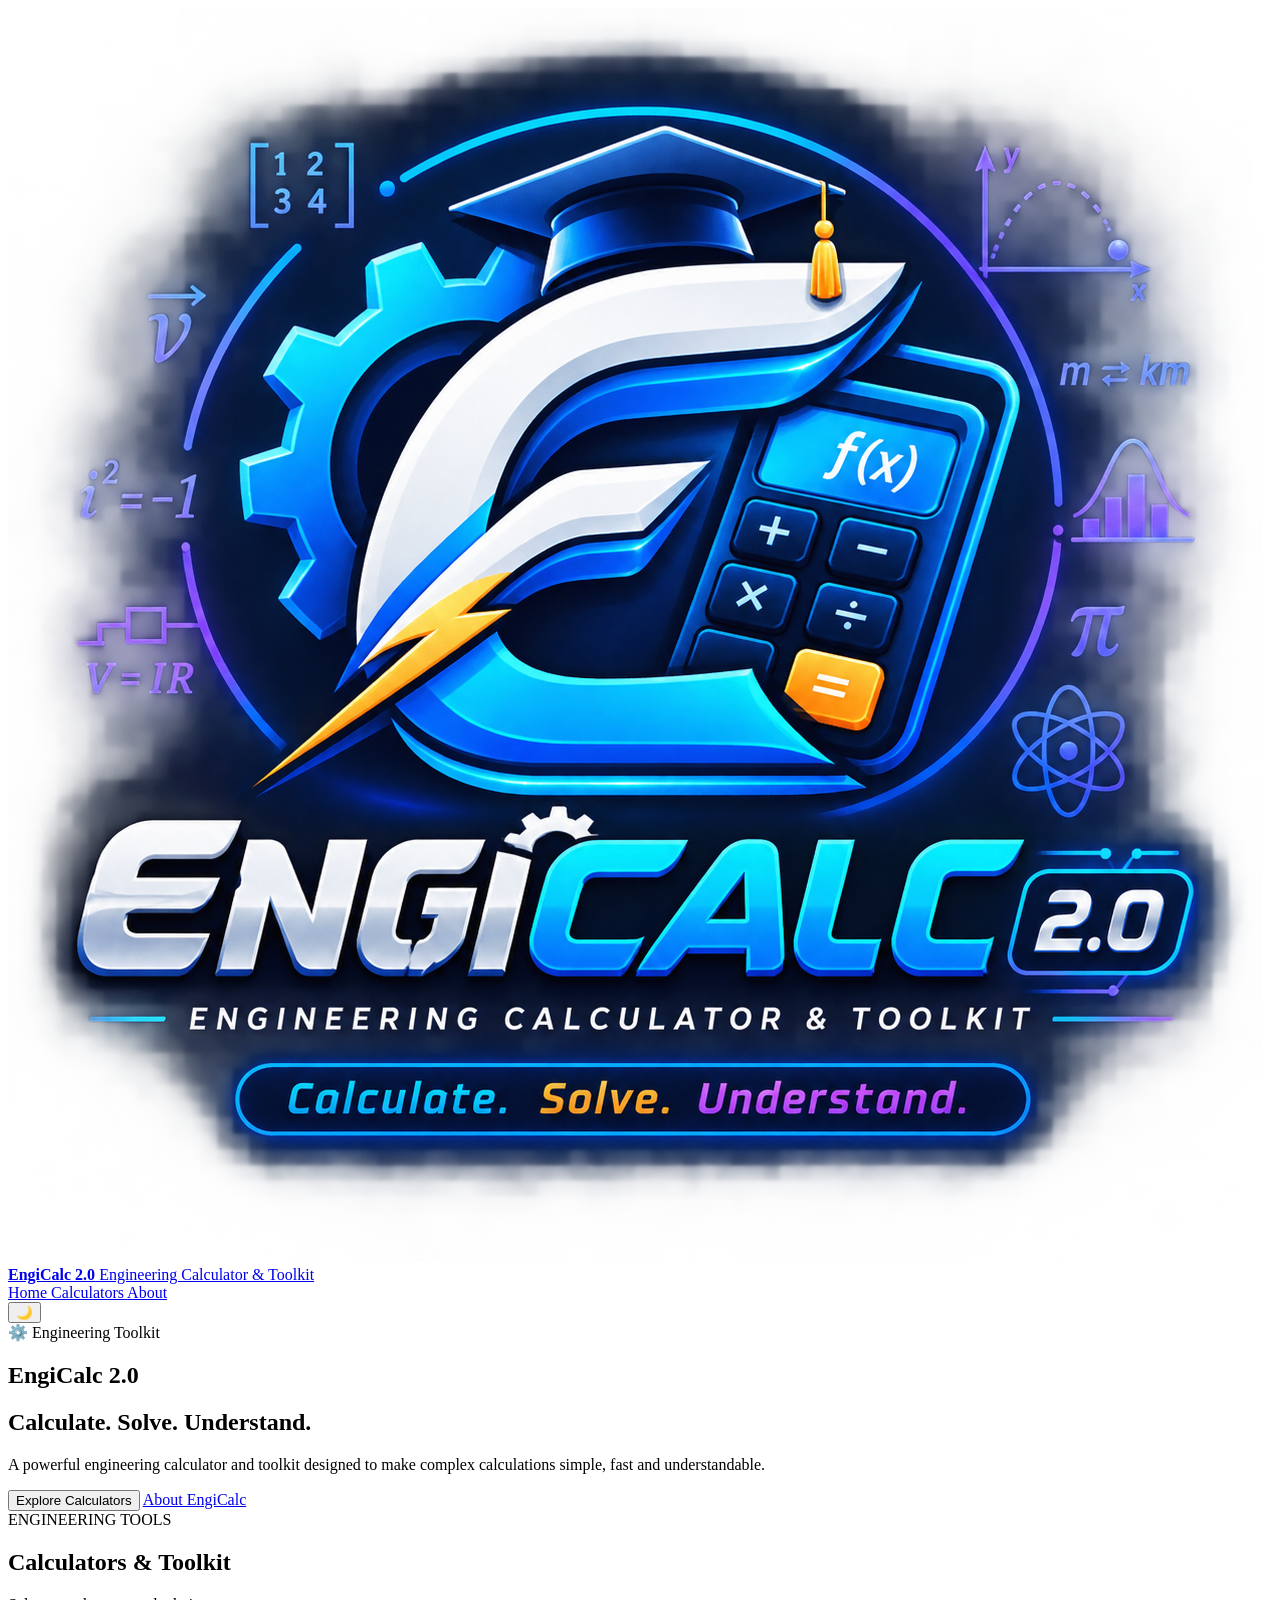
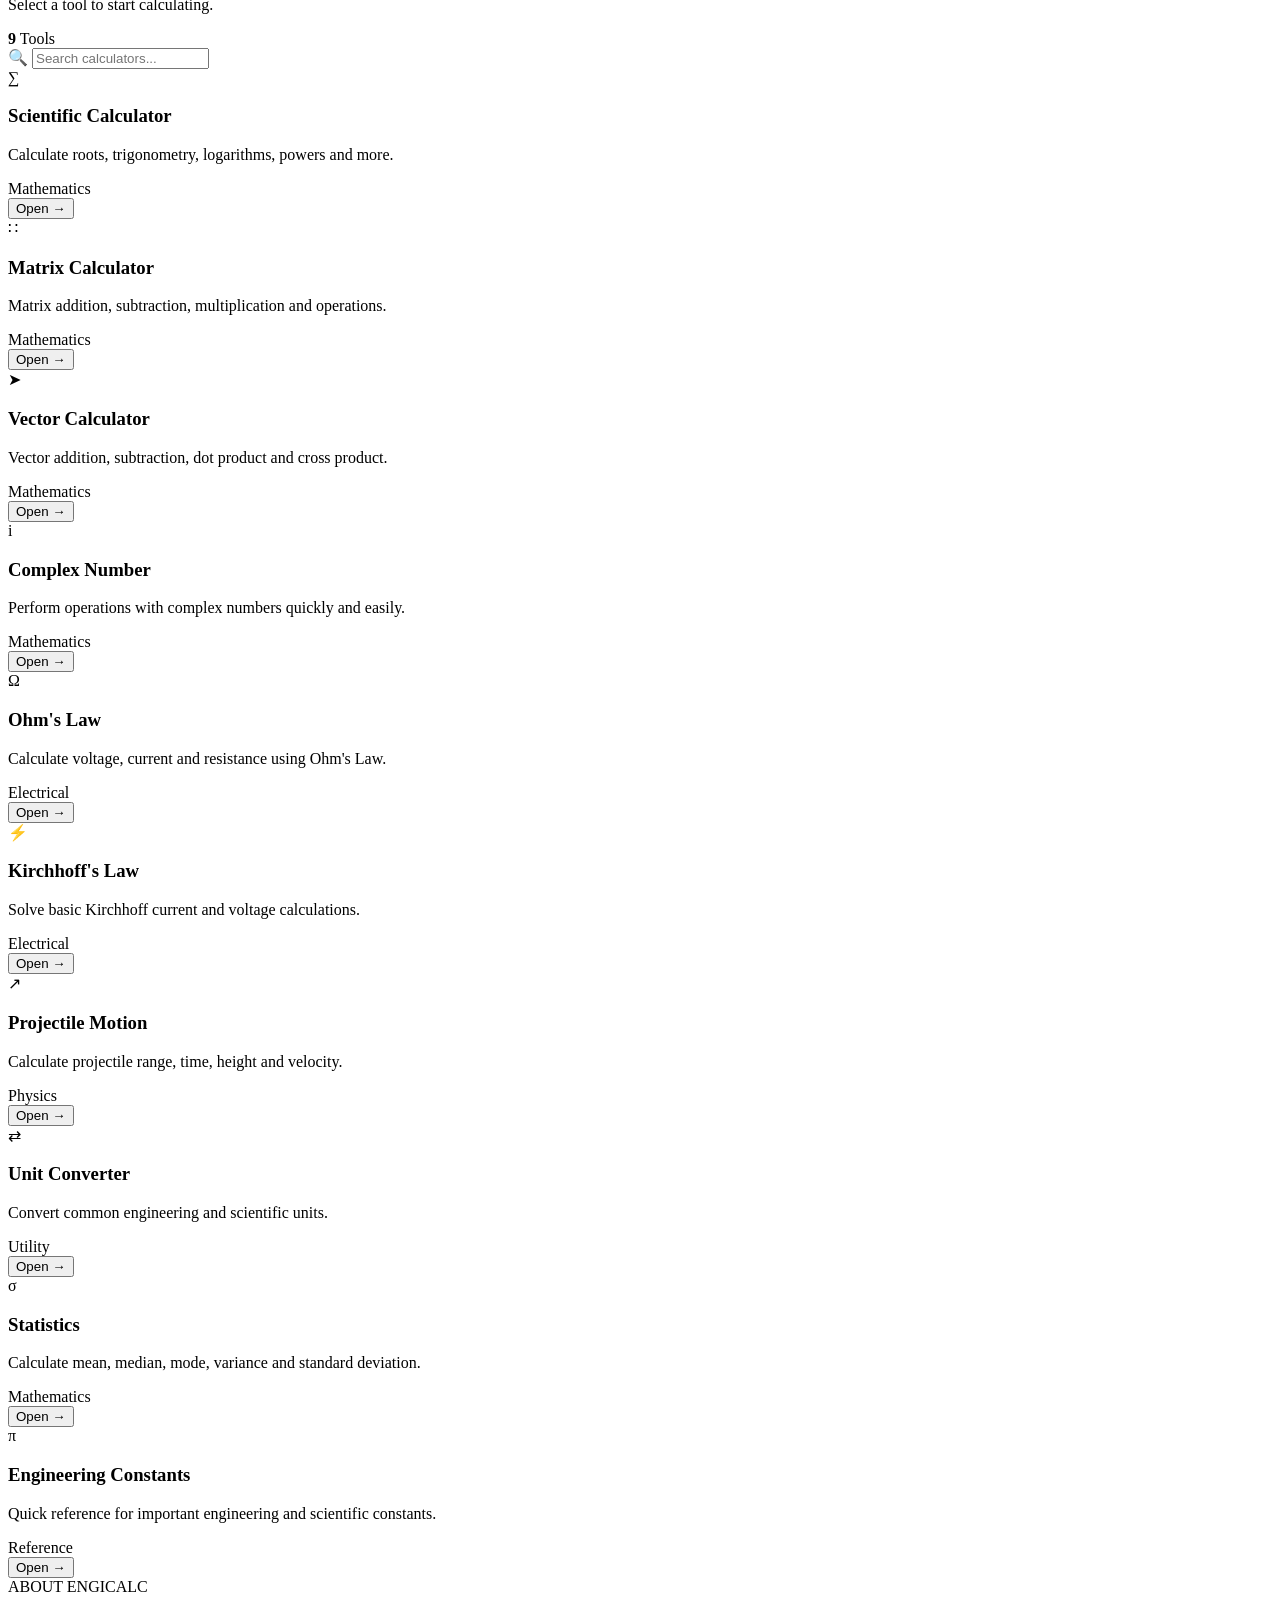
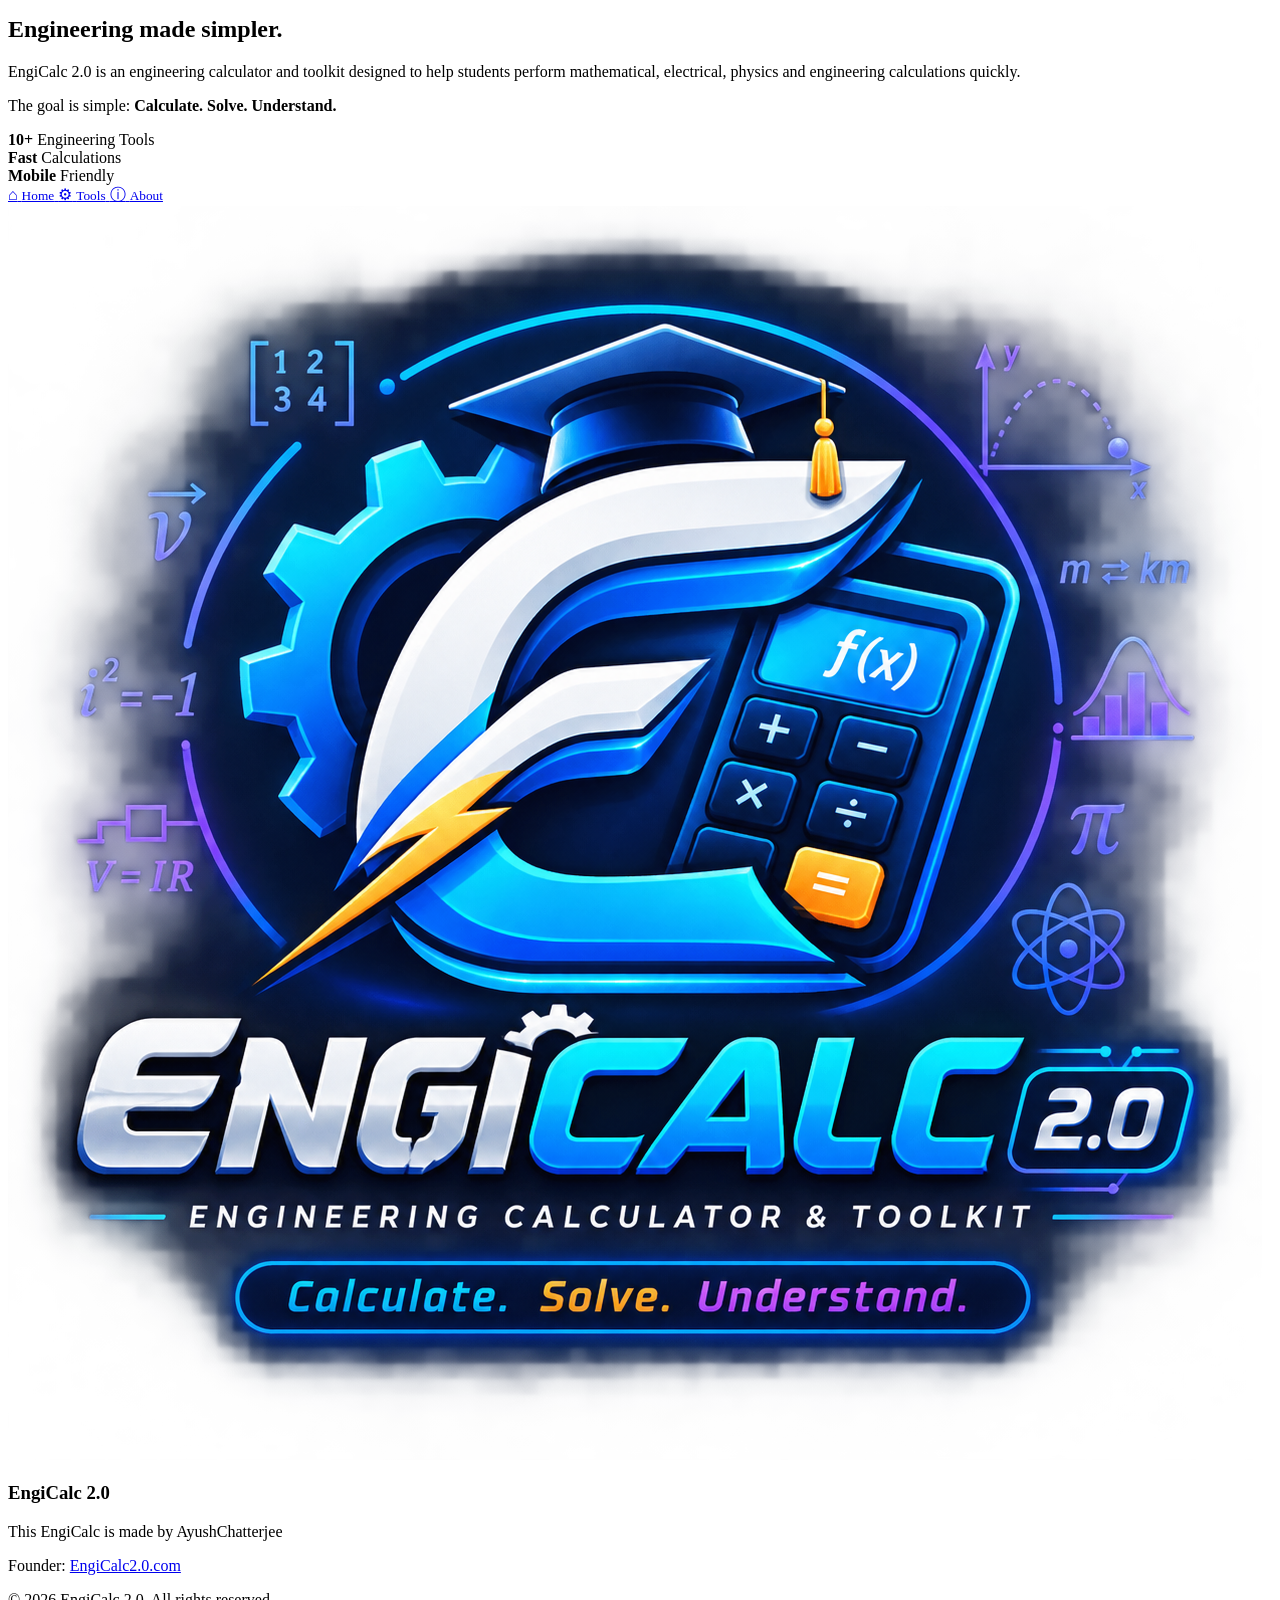
==== index.html @ 3139f1f6 "Update index.html" ====
<!DOCTYPE html>
<html lang="en">
<head>
    <meta charset="UTF-8">

    <meta name="viewport"
          content="width=device-width, initial-scale=1.0">

    <meta name="description"
          content="EngiCalc 2.0 - Engineering Calculator & Toolkit. Calculate, solve and understand engineering problems.">

    <meta name="theme-color"
          content="#0f172a">

    <title>EngiCalc 2.0 — Engineering Calculator & Toolkit</title>

    <link rel="stylesheet" href="style.css">

    <!-- Scientific Calculator extra styling -->
    <style>
        /* =====================================================
           SCIENTIFIC CALCULATOR
        ===================================================== */

        .scientific-section {
            display: none;
            width: 100%;
            max-width: 760px;
            margin: 30px auto 50px;
            padding: 0 16px;
        }

        .scientific-section.scientific-open {
            display: block;
            animation: scientificOpen 0.25s ease;
        }

        @keyframes scientificOpen {
            from {
                opacity: 0;
                transform: translateY(15px);
            }

            to {
                opacity: 1;
                transform: translateY(0);
            }
        }

        .scientific-card {
            width: 100%;
            background: rgba(15, 23, 42, 0.96);
            border: 1px solid rgba(96, 165, 250, 0.25);
            border-radius: 24px;
            padding: 20px;
            box-shadow: 0 20px 60px rgba(0, 0, 0, 0.25);
        }

        .scientific-header {
            display: flex;
            align-items: center;
            justify-content: space-between;
            gap: 15px;
            margin-bottom: 18px;
        }

        .scientific-header h2 {
            margin: 0;
            font-size: 1.35rem;
        }

        .scientific-header p {
            margin: 5px 0 0;
            opacity: 0.7;
            font-size: 0.85rem;
        }

        .scientific-close {
            width: 40px;
            height: 40px;
            border: 0;
            border-radius: 12px;
            cursor: pointer;
            font-size: 1.2rem;
            background: rgba(255,255,255,0.08);
            color: inherit;
        }

        .scientific-close:hover {
            background: rgba(239,68,68,0.2);
        }

        .scientific-display {
            background: #020617;
            border-radius: 18px;
            padding: 18px;
            margin-bottom: 15px;
            border: 1px solid rgba(148,163,184,0.15);
            min-height: 105px;
            display: flex;
            flex-direction: column;
            justify-content: center;
        }

        .scientific-expression {
            min-height: 25px;
            text-align: right;
            color: #94a3b8;
            font-size: 0.95rem;
            overflow-x: auto;
            white-space: nowrap;
        }

        #scientificDisplay {
            width: 100%;
            text-align: right;
            font-size: 2rem;
            font-weight: 700;
            margin-top: 8px;
            overflow-x: auto;
            white-space: nowrap;
        }

        .angle-row {
            display: grid;
            grid-template-columns: 1fr 1fr;
            gap: 10px;
            margin-bottom: 12px;
        }

        .angle-button {
            min-height: 42px;
            border: 1px solid rgba(148,163,184,0.18);
            border-radius: 11px;
            background: rgba(255,255,255,0.05);
            color: inherit;
            cursor: pointer;
            font-weight: 700;
        }

        .angle-button.active {
            background: rgba(37,99,235,0.25);
            border-color: rgba(96,165,250,0.55);
        }

        .scientific-buttons {
            display: grid;
            grid-template-columns: repeat(5, 1fr);
            gap: 10px;
        }

        .scientific-buttons button {
            min-height: 54px;
            border: 1px solid rgba(148,163,184,0.15);
            border-radius: 13px;
            background: rgba(255,255,255,0.06);
            color: inherit;
            cursor: pointer;
            font-size: 1rem;
            font-weight: 700;
            transition: transform 0.15s ease,
                        background 0.15s ease;
        }

        .scientific-buttons button:hover {
            background: rgba(255,255,255,0.11);
        }

        .scientific-buttons button:active {
            transform: scale(0.96);
        }

        .calc-function {
            background: rgba(6,182,212,0.10) !important;
        }

        .calc-operator {
            background: rgba(37,99,235,0.16) !important;
        }

        .calc-equals {
            background: rgba(16,185,129,0.18) !important;
        }

        .danger {
            background: rgba(239,68,68,0.14) !important;
        }

        body.light-mode .scientific-card {
            background: #ffffff;
            border-color: rgba(37,99,235,0.18);
            box-shadow: 0 15px 40px rgba(15,23,42,0.12);
        }

        body.light-mode .scientific-display {
            background: #f1f5f9;
        }

        body.light-mode .scientific-buttons button {
            background: #f8fafc;
            border-color: #e2e8f0;
        }

        body.light-mode .scientific-buttons button:hover {
            background: #e2e8f0;
        }

        body.light-mode .scientific-close,
        body.light-mode .angle-button {
            background: #f1f5f9;
            border-color: #e2e8f0;
        }

        @media (max-width: 600px) {

            .scientific-section {
                padding: 0 10px;
                margin-top: 20px;
            }

            .scientific-card {
                padding: 14px;
                border-radius: 18px;
            }

            .scientific-buttons {
                gap: 7px;
            }

            .scientific-buttons button {
                min-height: 48px;
                border-radius: 10px;
                font-size: 0.9rem;
            }

            #scientificDisplay {
                font-size: 1.6rem;
            }
        }

        @media (max-width: 380px) {

            .scientific-card {
                padding: 10px;
            }

            .scientific-buttons {
                gap: 5px;
            }

            .scientific-buttons button {
                min-height: 44px;
                font-size: 0.82rem;
            }
        }
    </style>
</head>

<body>

<!-- =====================================================
     HEADER
===================================================== -->

<header>
    <div class="header-inner">

        <a href="./" class="brand">

            <img
                src="engicalc2.0-logo.png"
                alt="EngiCalc 2.0 Logo"
                class="brand-logo"
            >

            <div class="brand-text">
                <strong>EngiCalc 2.0</strong>
                <span>Engineering Calculator & Toolkit</span>
            </div>

        </a>

        <nav class="desktop-nav">

            <a href="#home" class="nav-link active">
                Home
            </a>

            <a href="#tools" class="nav-link">
                Calculators
            </a>

            <a href="#about" class="nav-link">
                About
            </a>

        </nav>

        <button
            id="themeToggle"
            class="theme-toggle"
            onclick="toggleTheme()"
            aria-label="Switch theme">
            🌙
        </button>

    </div>
</header>


<!-- =====================================================
     MAIN
===================================================== -->

<main>

<!-- =====================================================
     HERO
===================================================== -->

<section id="home" class="hero">

    <div class="hero-content">

        <div class="hero-badge">
            ⚙️ Engineering Toolkit
        </div>

        <h1>
            EngiCalc <span>2.0</span>
        </h1>

        <h2>
            Calculate. Solve. Understand.
        </h2>

        <p>
            A powerful engineering calculator and toolkit
            designed to make complex calculations simple,
            fast and understandable.
        </p>

        <div class="hero-buttons">

            <button
                class="primary-button"
                onclick="scrollToTools()">
                Explore Calculators
            </button>

            <a
                href="#about"
                class="secondary-button">
                About EngiCalc
            </a>

        </div>

    </div>

</section>


<!-- =====================================================
     CALCULATORS
===================================================== -->

<section id="tools" class="tools-section">

    <div class="section-heading">

        <div>

            <span class="section-label">
                ENGINEERING TOOLS
            </span>

            <h2>
                Calculators & Toolkit
            </h2>

            <p>
                Select a tool to start calculating.
            </p>

        </div>

        <div class="tool-counter">

            <strong class="tool-count">
                10
            </strong>

            <span>
                Tools
            </span>

        </div>

    </div>


    <!-- SEARCH -->

    <div class="search-box">

        <span>🔍</span>

        <input
            type="search"
            id="toolSearch"
            placeholder="Search calculators..."
            autocomplete="off">

    </div>


    <!-- TOOL GRID -->

    <div class="tools-grid">


        <!-- =================================================
             SCIENTIFIC CALCULATOR
        ================================================== -->

        <article class="tool-card">

            <div class="tool-icon">
                ∑
            </div>

            <div class="tool-info">

                <h3>
                    Scientific Calculator
                </h3>

                <p>
                    Calculate roots, trigonometry,
                    logarithms, powers and more.
                </p>

                <span class="tool-tag">
                    Mathematics
                </span>

            </div>

            <button
                class="tool-card-button"
                onclick="openScientificCalculator()">
                Open →
            </button>

        </article>


        <!-- =================================================
             MATRIX
        ================================================== -->

        <article class="tool-card">

            <div class="tool-icon">
                ∷
            </div>

            <div class="tool-info">

                <h3>
                    Matrix Calculator
                </h3>

                <p>
                    Matrix addition, subtraction,
                    multiplication and operations.
                </p>

                <span class="tool-tag">
                    Mathematics
                </span>

            </div>

            <button
                class="tool-card-button"
                onclick="openTool('matrix')">
                Open →
            </button>

        </article>


        <!-- =================================================
             VECTOR
        ================================================== -->

        <article class="tool-card">

            <div class="tool-icon">
                ➤
            </div>

            <div class="tool-info">

                <h3>
                    Vector Calculator
                </h3>

                <p>
                    Vector addition, subtraction,
                    dot product and cross product.
                </p>

                <span class="tool-tag">
                    Mathematics
                </span>

            </div>

            <button
                class="tool-card-button"
                onclick="openTool('vector')">
                Open →
            </button>

        </article>


        <!-- =================================================
             COMPLEX
        ================================================== -->

        <article class="tool-card">

            <div class="tool-icon">
                i
            </div>

            <div class="tool-info">

                <h3>
                    Complex Number
                </h3>

                <p>
                    Perform operations with complex
                    numbers quickly and easily.
                </p>

                <span class="tool-tag">
                    Mathematics
                </span>

            </div>

            <button
                class="tool-card-button"
                onclick="openTool('complex')">
                Open →
            </button>

        </article>


        <!-- =================================================
             OHM'S LAW
        ================================================== -->

        <article class="tool-card">

            <div class="tool-icon">
                Ω
            </div>

            <div class="tool-info">

                <h3>
                    Ohm's Law
                </h3>

                <p>
                    Calculate voltage, current and
                    resistance using Ohm's Law.
                </p>

                <span class="tool-tag">
                    Electrical
                </span>

            </div>

            <button
                class="tool-card-button"
                onclick="openTool('ohms')">
                Open →
            </button>

        </article>


        <!-- =================================================
             KIRCHHOFF
        ================================================== -->

        <article class="tool-card">

            <div class="tool-icon">
                ⚡
            </div>

            <div class="tool-info">

                <h3>
                    Kirchhoff's Law
                </h3>

                <p>
                    Solve basic Kirchhoff current
                    and voltage calculations.
                </p>

                <span class="tool-tag">
                    Electrical
                </span>

            </div>

            <button
                class="tool-card-button"
                onclick="openTool('kirchhoff')">
                Open →
            </button>

        </article>


        <!-- =================================================
             PROJECTILE
        ================================================== -->

        <article class="tool-card">

            <div class="tool-icon">
                ↗
            </div>

            <div class="tool-info">

                <h3>
                    Projectile Motion
                </h3>

                <p>
                    Calculate projectile range,
                    time, height and velocity.
                </p>

                <span class="tool-tag">
                    Physics
                </span>

            </div>

            <button
                class="tool-card-button"
                onclick="openTool('projectile')">
                Open →
            </button>

        </article>


        <!-- =================================================
             UNIT CONVERTER
        ================================================== -->

        <article class="tool-card">

            <div class="tool-icon">
                ⇄
            </div>

            <div class="tool-info">

                <h3>
                    Unit Converter
                </h3>

                <p>
                    Convert common engineering and
                    scientific units.
                </p>

                <span class="tool-tag">
                    Utility
                </span>

            </div>

            <button
                class="tool-card-button"
                onclick="openTool('converter')">
                Open →
            </button>

        </article>


        <!-- =================================================
             STATISTICS
        ================================================== -->

        <article class="tool-card">

            <div class="tool-icon">
                σ
            </div>

            <div class="tool-info">

                <h3>
                    Statistics
                </h3>

                <p>
                    Calculate mean, median, mode,
                    variance and standard deviation.
                </p>

                <span class="tool-tag">
                    Mathematics
                </span>

            </div>

            <button
                class="tool-card-button"
                onclick="openTool('statistics')">
                Open →
            </button>

        </article>


        <!-- =================================================
             CONSTANTS
        ================================================== -->

        <article class="tool-card">

            <div class="tool-icon">
                π
            </div>

            <div class="tool-info">

                <h3>
                    Engineering Constants
                </h3>

                <p>
                    Quick reference for important
                    engineering and scientific constants.
                </p>

                <span class="tool-tag">
                    Reference
                </span>

            </div>

            <button
                class="tool-card-button"
                onclick="openTool('constants')">
                Open →
            </button>

        </article>


    </div>


    <!-- NO SEARCH RESULT -->

    <div
        id="noResults"
        style="display:none; text-align:center; padding:30px;">
        No calculator found.
    </div>

</section>


<!-- =====================================================
     SCIENTIFIC CALCULATOR
===================================================== -->

<section
    id="scientificCalculator"
    class="scientific-section">

    <div class="scientific-card">

        <div class="scientific-header">

            <div>

                <h2>
                    Scientific Calculator
                </h2>

                <p>
                    Calculate. Solve. Understand.
                </p>

            </div>

            <button
                class="scientific-close"
                onclick="closeScientificCalculator()"
                aria-label="Close calculator">
                ✕
            </button>

        </div>


        <!-- DISPLAY -->

        <div class="scientific-display">

            <div
                id="scientificExpression"
                class="scientific-expression">
            </div>

            <div id="scientificDisplay">
                0
            </div>

        </div>


        <!-- DEG / RAD -->

        <div class="angle-row">

            <button
                id="degreeMode"
                class="angle-button active"
                onclick="setAngleMode('DEG')">
                DEG
            </button>

            <button
                id="radianMode"
                class="angle-button"
                onclick="setAngleMode('RAD')">
                RAD
            </button>

        </div>


        <!-- BUTTONS -->

        <div class="scientific-buttons">


            <!-- ROW 1 -->

            <button
                class="danger"
                onclick="scientificClear()">
                AC
            </button>

            <button
                onclick="scientificBackspace()">
                ⌫
            </button>

            <button
                class="calc-function"
                onclick="scientificInsert('(')">
                (
            </button>

            <button
                class="calc-function"
                onclick="scientificInsert(')')">
                )
            </button>

            <button
                class="calc-function"
                onclick="scientificInsert('π')">
                π
            </button>


            <!-- ROW 2 -->

            <button
                class="calc-function"
                onclick="scientificInsert('sin(')">
                sin
            </button>

            <button
                class="calc-function"
                onclick="scientificInsert('cos(')">
                cos
            </button>

            <button
                class="calc-function"
                onclick="scientificInsert('tan(')">
                tan
            </button>

            <button
                class="calc-function"
                onclick="scientificInsert('√(')">
                √
            </button>

            <button
                class="calc-function"
                onclick="scientificSquare()">
                x²
            </button>


            <!-- ROW 3 -->

            <button
                onclick="scientificInsert('7')">
                7
            </button>

            <button
                onclick="scientificInsert('8')">
                8
            </button>

            <button
                onclick="scientificInsert('9')">
                9
            </button>

            <button
                class="calc-operator"
                onclick="scientificInsert('÷')">
                ÷
            </button>

            <button
                class="calc-function"
                onclick="scientificInsert('log(')">
                log
            </button>


            <!-- ROW 4 -->

            <button
                onclick="scientificInsert('4')">
                4
            </button>

            <button
                onclick="scientificInsert('5')">
                5
            </button>

            <button
                onclick="scientificInsert('6')">
                6
            </button>

            <button
                class="calc-operator"
                onclick="scientificInsert('×')">
                ×
            </button>

            <button
                class="calc-function"
                onclick="scientificInsert('ln(')">
                ln
            </button>


            <!-- ROW 5 -->

            <button
                onclick="scientificInsert('1')">
                1
            </button>

            <button
                onclick="scientificInsert('2')">
                2
            </button>

            <button
                onclick="scientificInsert('3')">
                3
            </button>

            <button
                class="calc-operator"
                onclick="scientificInsert('−')">
                −
            </button>

            <button
                class="calc-function"
                onclick="scientificInsert('e')">
                e
            </button>


            <!-- ROW 6 -->

            <button
                onclick="scientificInsert('0')">
                0
            </button>

            <button
                onclick="scientificInsert('.')">
                .
            </button>

            <button
                class="calc-operator"
                onclick="scientificInsert('+')">
                +
            </button>

            <button
                class="calc-equals"
                style="grid-column: span 2;"
                onclick="scientificCalculate()">
                =
            </button>


        </div>

    </div>

</section>


<!-- =====================================================
     ABOUT
===================================================== -->

<section id="about" class="about-section">

    <div class="about-card">

        <span class="section-label">
            ABOUT ENGICALC
        </span>

        <h2>
            Engineering made simpler.
        </h2>

        <p>
            EngiCalc 2.0 is an engineering calculator and
            toolkit designed to help students perform
            mathematical, electrical, physics and engineering
            calculations quickly.
        </p>

        <p>
            The goal is simple:
            <strong>
                Calculate. Solve. Understand.
            </strong>
        </p>

        <div class="about-features">

            <div>
                <strong>10+</strong>
                <span>Engineering Tools</span>
            </div>

            <div>
                <strong>Fast</strong>
                <span>Calculations</span>
            </div>

            <div>
                <strong>Mobile</strong>
                <span>Friendly</span>
            </div>

        </div>

    </div>

</section>

</main>


<!-- =====================================================
     MOBILE NAVIGATION
===================================================== -->

<nav class="bottom-nav">

    <a href="#home" class="active">
        <span>⌂</span>
        <small>Home</small>
    </a>

    <a href="#tools">
        <span>⚙</span>
        <small>Tools</small>
    </a>

    <a href="#about">
        <span>ⓘ</span>
        <small>About</small>
    </a>

</nav>


<!-- =====================================================
     FOOTER
===================================================== -->

<footer>

    <div class="footer-content">

        <img
            src="engicalc2.0-logo.png"
            alt="EngiCalc 2.0"
            class="footer-logo">

        <h3>
            EngiCalc 2.0
        </h3>

        <p>
            This EngiCalc is made by AyushChatterjee
        </p>

        <p>
            Founder:
            <a href="./">
                EngiCalc2.0.com
            </a>
        </p>

        <p class="copyright">
            © 2026 EngiCalc 2.0. All rights reserved.
        </p>

    </div>

</footer>


<!-- =====================================================
     JAVASCRIPT
===================================================== -->

<script src="script.js"></script>

</body>
</html>
---- style.css ----
/* =====================================================
   SCIENTIFIC CALCULATOR
===================================================== */

.scientific-section {

    display: none;

    width: 100%;

    max-width: 720px;

    margin: 30px auto;

    padding: 0 16px;

}


.scientific-section.scientific-open {

    display: block;

    animation: scientificOpen 0.3s ease;

}


@keyframes scientificOpen {

    from {

        opacity: 0;

        transform: translateY(15px);

    }

    to {

        opacity: 1;

        transform: translateY(0);

    }

}


.scientific-card {

    background:
        rgba(15, 23, 42, 0.96);

    border:
        1px solid rgba(96, 165, 250, 0.25);

    border-radius: 24px;

    padding: 20px;

    box-shadow:
        0 20px 60px rgba(0,0,0,0.35);

}


.scientific-header {

    display: flex;

    align-items: flex-start;

    justify-content: space-between;

    gap: 15px;

    margin-bottom: 18px;

}


.scientific-header h2 {

    margin: 5px 0;

}


.scientific-header p {

    opacity: 0.7;

}


.scientific-close {

    width: 42px;

    height: 42px;

    border: 0;

    border-radius: 12px;

    cursor: pointer;

    font-size: 18px;

}


.scientific-display {

    background:
        #020617;

    border-radius: 16px;

    padding: 15px;

    margin-bottom: 12px;

}


.scientific-expression {

    min-height: 22px;

    text-align: right;

    color: #94a3b8;

    font-size: 14px;

    overflow-x: auto;

    white-space: nowrap;

}


#scientificDisplay {

    width: 100%;

    border: 0;

    outline: 0;

    background: transparent;

    color: white;

    text-align: right;

    font-size: clamp(28px, 6vw, 42px);

    font-weight: 600;

    margin-top: 5px;

}


.angle-row {

    display: grid;

    grid-template-columns: 1fr 1fr;

    gap: 8px;

    margin-bottom: 10px;

}


.angle-button {

    min-height: 40px;

    border: 0;

    border-radius: 10px;

    cursor: pointer;

    font-weight: 700;

    background: rgba(255,255,255,0.08);

    color: inherit;

}


.angle-button.active {

    background: #2563eb;

    color: white;

}


.scientific-buttons {

    display: grid;

    grid-template-columns:
        repeat(5, 1fr);

    gap: 8px;

}


.scientific-buttons button {

    min-height: 54px;

    border: 0;

    border-radius: 13px;

    cursor: pointer;

    font-size: 17px;

    font-weight: 600;

    background:
        rgba(255,255,255,0.08);

    color: inherit;

    transition:
        transform 0.12s ease,
        background 0.15s ease;

}


.scientific-buttons button:hover {

    background:
        rgba(255,255,255,0.14);

}


.scientific-buttons button:active {

    transform: scale(0.95);

}


.scientific-buttons
.calc-function {

    background:
        rgba(37, 99, 235, 0.18);

}


.scientific-buttons
.calc-operator {

    background:
        rgba(245, 158, 11, 0.18);

}


.scientific-buttons
.calc-equals {

    background:
        #2563eb;

    color: white;

    grid-column:
        span 2;

}


.scientific-buttons
.danger {

    background:
        rgba(239, 68, 68, 0.2);

}


/* =====================================================
   LIGHT MODE
===================================================== */

body.light-mode
.scientific-card {

    background:
        #ffffff;

    color:
        #0f172a;

    border-color:
        rgba(37, 99, 235, 0.2);

}


body.light-mode
.scientific-display {

    background:
        #f1f5f9;

}


body.light-mode
#scientificDisplay {

    color:
        #0f172a;

}


body.light-mode
.scientific-buttons button {

    background:
        #e2e8f0;

    color:
        #0f172a;

}


body.light-mode
.scientific-buttons
.calc-function {

    background:
        #dbeafe;

}


body.light-mode
.scientific-buttons
.calc-operator {

    background:
        #fef3c7;

}


/* =====================================================
   MOBILE
===================================================== */

@media (max-width: 600px) {

    .scientific-section {

        padding:
            0 10px;

        margin:
            20px auto;

    }


    .scientific-card {

        padding:
            12px;

        border-radius:
            18px;

    }


    .scientific-header {

        margin-bottom:
            12px;

    }


    .scientific-header h2 {

        font-size:
            22px;

    }


    .scientific-header p {

        font-size:
            13px;

    }


    .scientific-close {

        width:
            38px;

        height:
            38px;

    }


    .scientific-buttons {

        gap:
            6px;

    }


    .scientific-buttons button {

        min-height:
            50px;

        border-radius:
            11px;

        font-size:
            15px;

    }


    #scientificDisplay {

        font-size:
            30px;

    }

}


@media (max-width: 380px) {

    .scientific-card {

        padding:
            9px;

    }


    .scientific-buttons {

        gap:
            5px;

    }


    .scientific-buttons button {

        min-height:
            46px;

        font-size:
            14px;

        border-radius:
            9px;

    }


    #scientificDisplay {

        font-size:
            26px;

    }

}
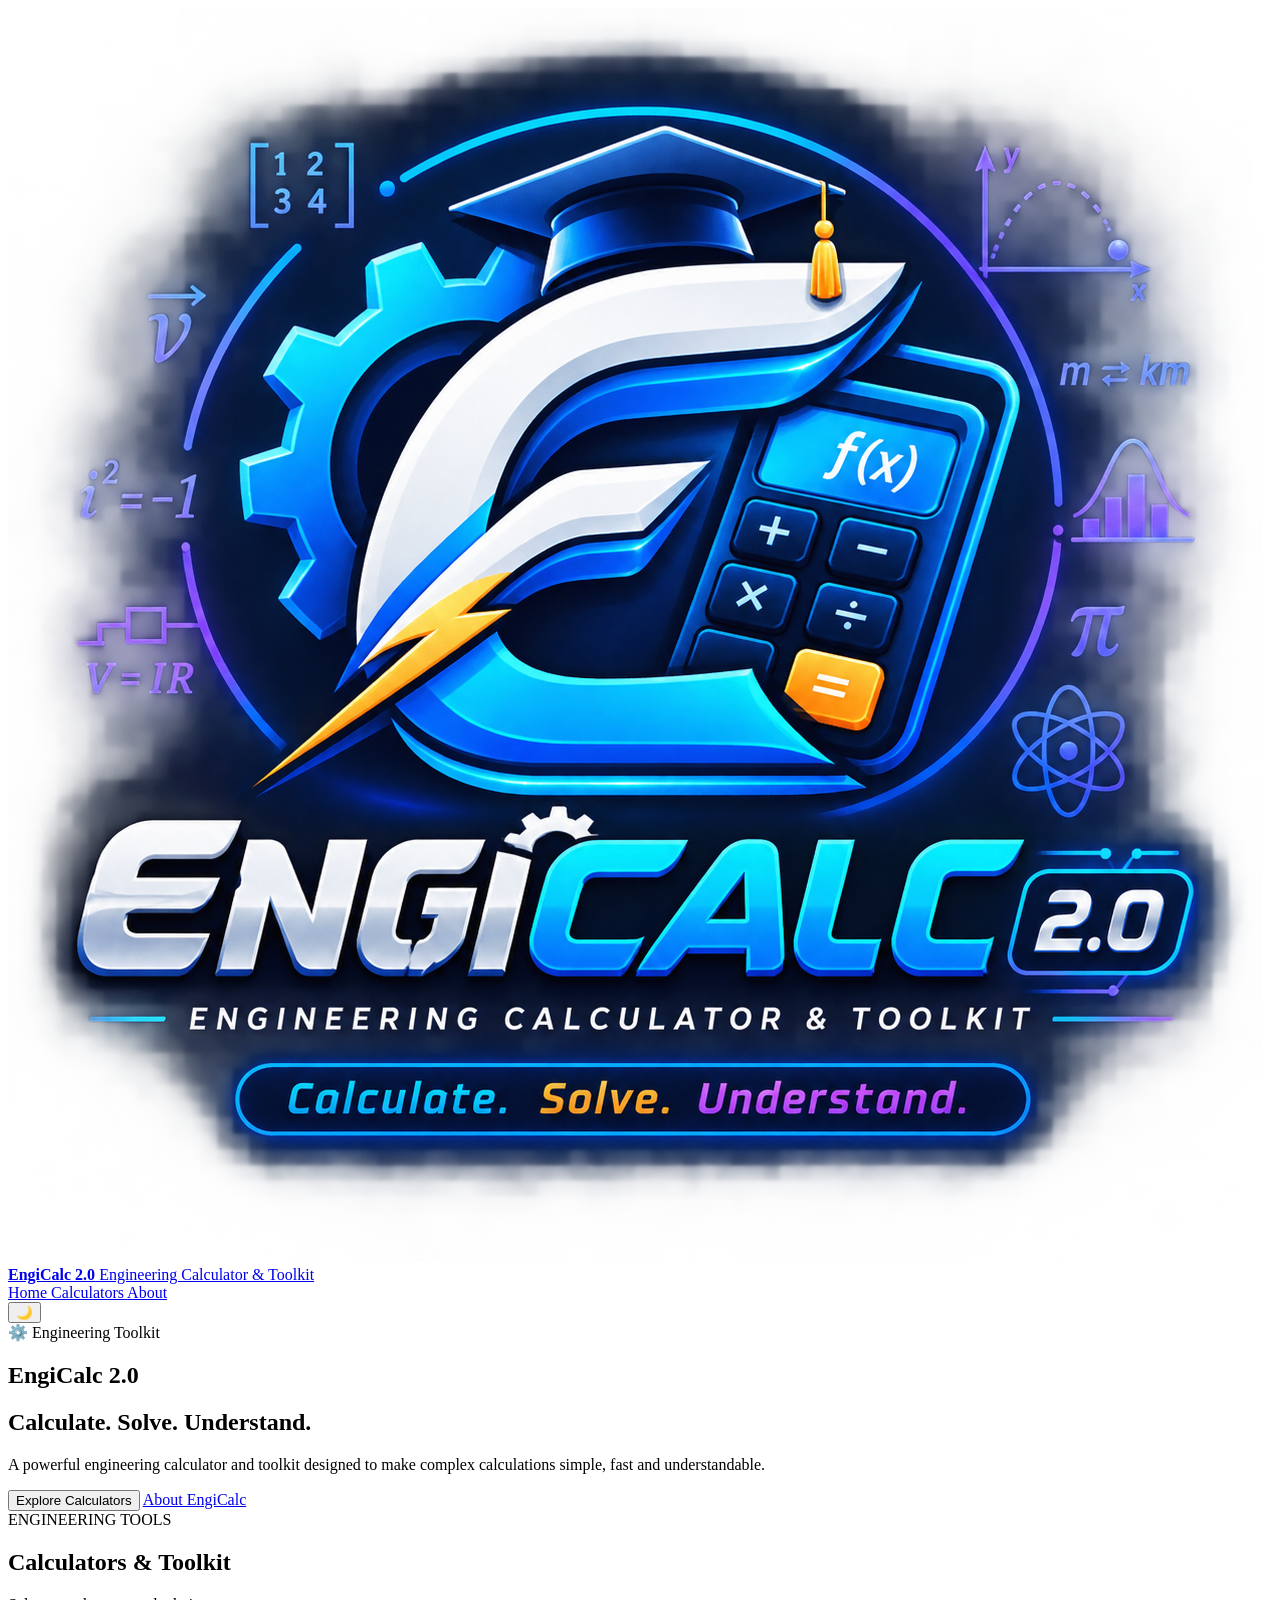
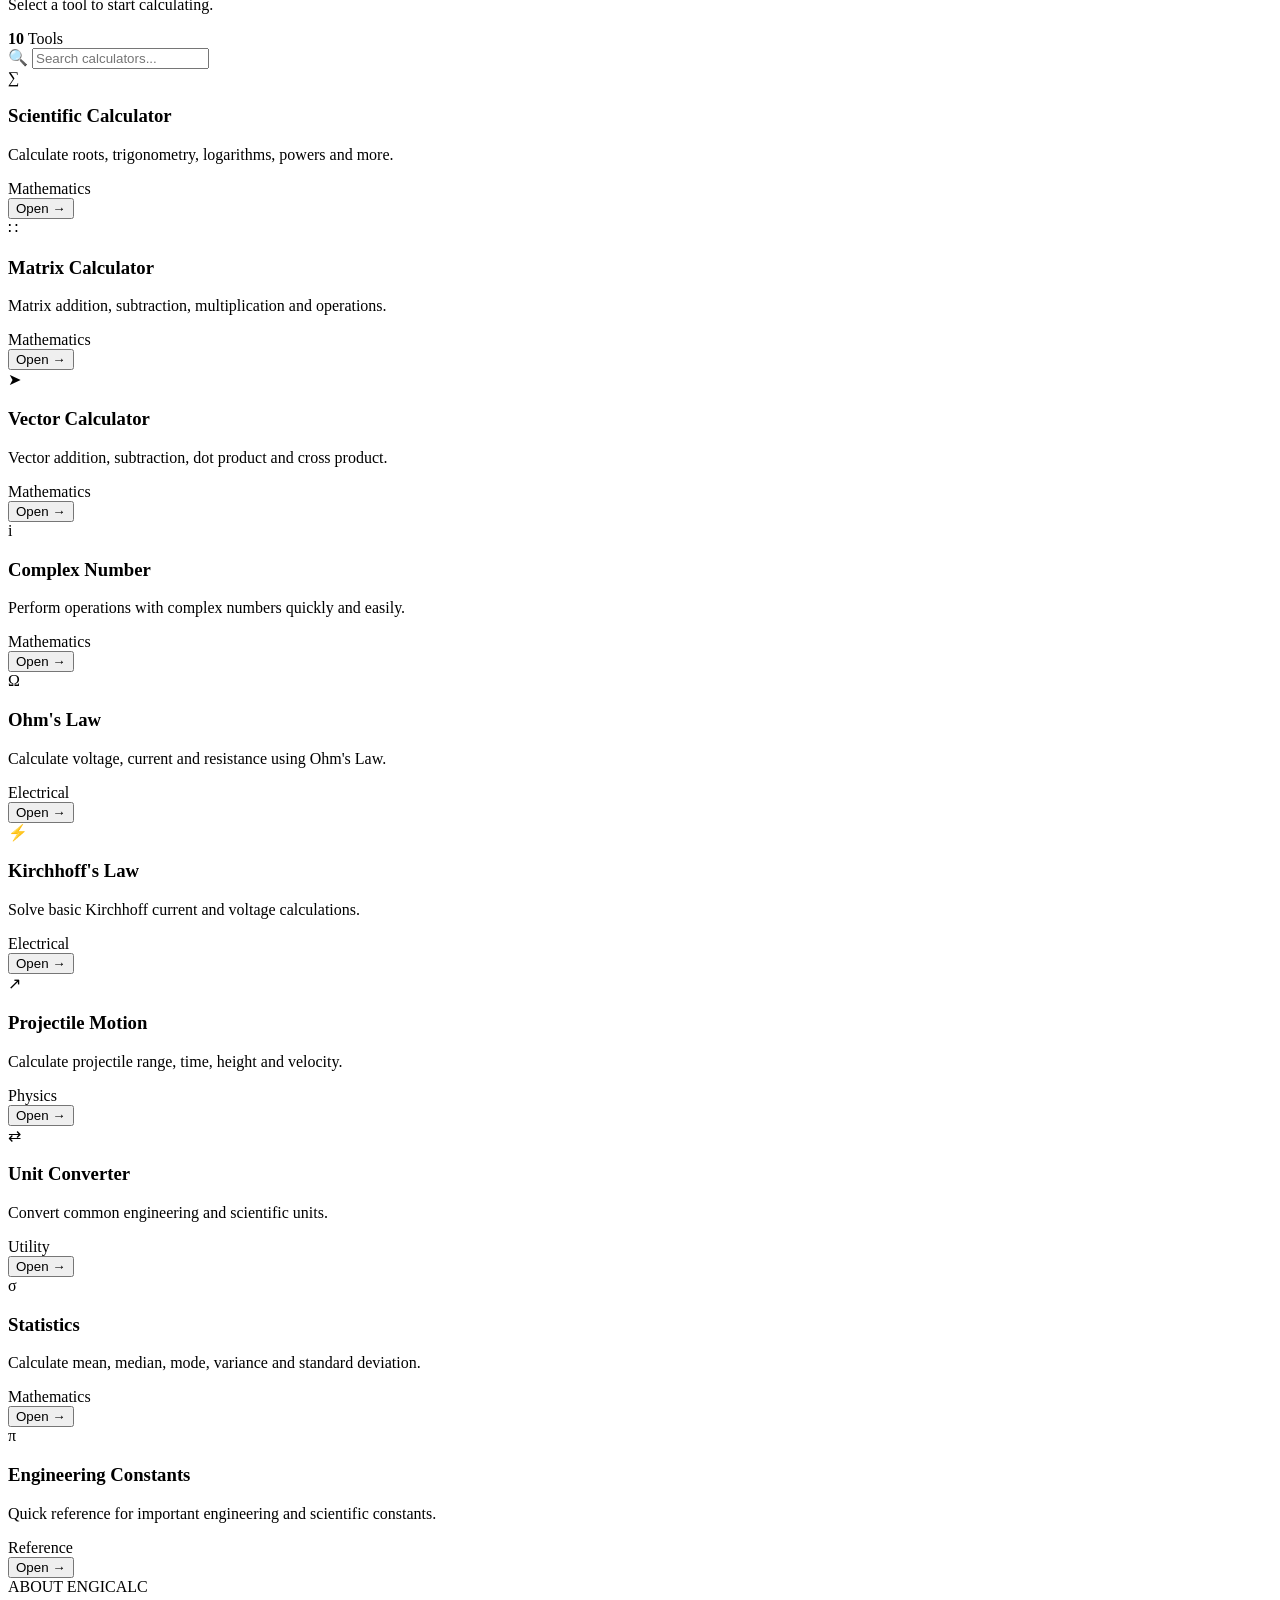
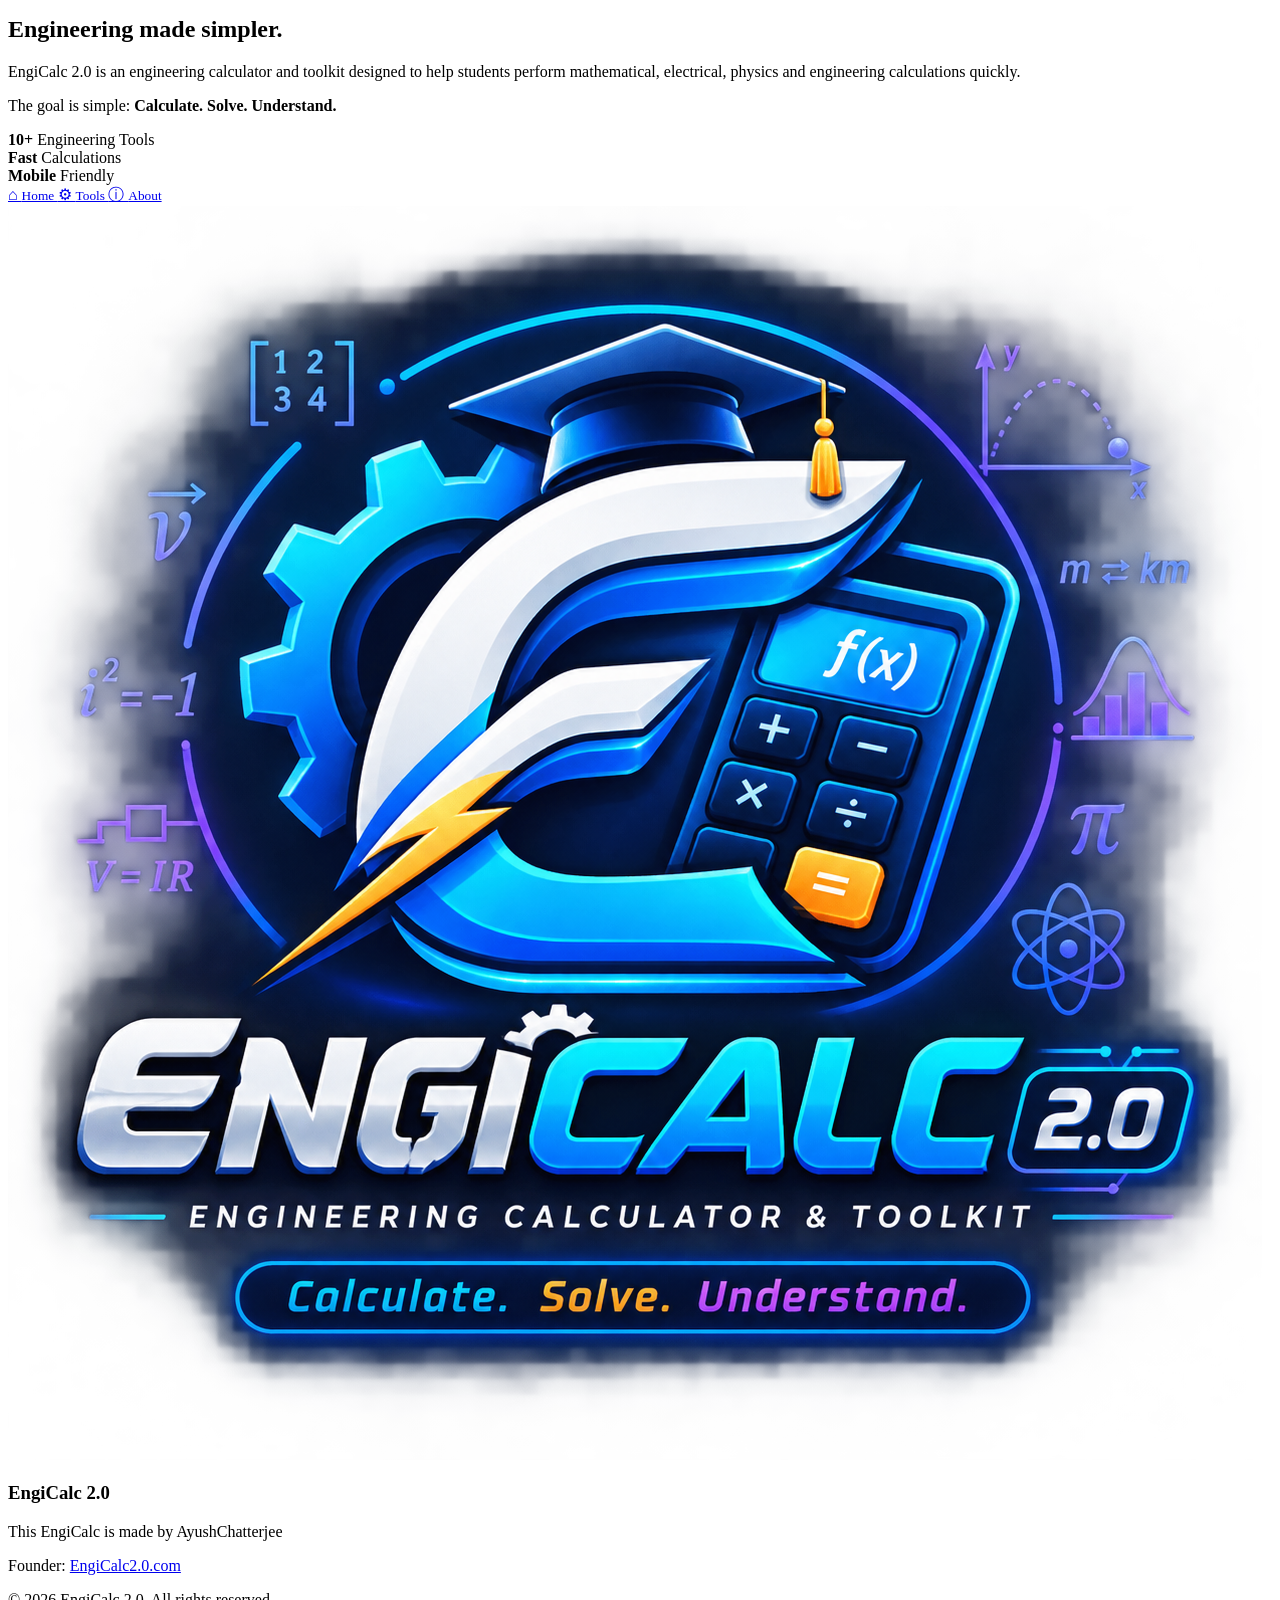
==== commit a45dbdd0: "Update index.html" ====
--- a/index.html
+++ b/index.html
@@ -1,5 +1,6 @@
 <!DOCTYPE html>
 <html lang="en">
+
 <head>
     <meta charset="UTF-8">
 
@@ -18,6 +19,7 @@
 
     <!-- Scientific Calculator extra styling -->
     <style>
+
         /* =====================================================
            SCIENTIFIC CALCULATOR
         ===================================================== */
@@ -158,8 +160,9 @@
             cursor: pointer;
             font-size: 1rem;
             font-weight: 700;
-            transition: transform 0.15s ease,
-                        background 0.15s ease;
+            transition:
+                transform 0.15s ease,
+                background 0.15s ease;
         }
 
         .scientific-buttons button:hover {
@@ -253,7 +256,9 @@
                 font-size: 0.82rem;
             }
         }
+
     </style>
+
 </head>
 
 <body>
@@ -263,6 +268,7 @@
 ===================================================== -->
 
 <header>
+
     <div class="header-inner">
 
         <a href="./" class="brand">
@@ -274,11 +280,17 @@
             >
 
             <div class="brand-text">
+
                 <strong>EngiCalc 2.0</strong>
-                <span>Engineering Calculator & Toolkit</span>
+
+                <span>
+                    Engineering Calculator & Toolkit
+                </span>
+
             </div>
 
         </a>
+
 
         <nav class="desktop-nav">
 
@@ -295,16 +307,20 @@
             </a>
 
         </nav>
+
 
         <button
             id="themeToggle"
             class="theme-toggle"
             onclick="toggleTheme()"
             aria-label="Switch theme">
+
             🌙
+
         </button>
 
     </div>
+
 </header>
 
 
@@ -314,6 +330,7 @@
 
 <main>
 
+
 <!-- =====================================================
      HERO
 ===================================================== -->
@@ -326,13 +343,16 @@
             ⚙️ Engineering Toolkit
         </div>
 
+
         <h1>
             EngiCalc <span>2.0</span>
         </h1>
 
+
         <h2>
             Calculate. Solve. Understand.
         </h2>
+
 
         <p>
             A powerful engineering calculator and toolkit
@@ -340,18 +360,24 @@
             fast and understandable.
         </p>
 
+
         <div class="hero-buttons">
 
             <button
                 class="primary-button"
                 onclick="scrollToTools()">
+
                 Explore Calculators
-            </button>
+
+            </button>
+
 
             <a
                 href="#about"
                 class="secondary-button">
+
                 About EngiCalc
+
             </a>
 
         </div>
@@ -384,6 +410,7 @@
             </p>
 
         </div>
+
 
         <div class="tool-counter">
 
@@ -447,10 +474,13 @@
 
             </div>
 
+
             <button
                 class="tool-card-button"
                 onclick="openScientificCalculator()">
+
                 Open →
+
             </button>
 
         </article>
@@ -483,10 +513,13 @@
 
             </div>
 
+
             <button
                 class="tool-card-button"
                 onclick="openTool('matrix')">
+
                 Open →
+
             </button>
 
         </article>
@@ -519,10 +552,13 @@
 
             </div>
 
+
             <button
                 class="tool-card-button"
                 onclick="openTool('vector')">
+
                 Open →
+
             </button>
 
         </article>
@@ -555,10 +591,13 @@
 
             </div>
 
+
             <button
                 class="tool-card-button"
                 onclick="openTool('complex')">
+
                 Open →
+
             </button>
 
         </article>
@@ -591,10 +630,13 @@
 
             </div>
 
+
             <button
                 class="tool-card-button"
                 onclick="openTool('ohms')">
+
                 Open →
+
             </button>
 
         </article>
@@ -627,10 +669,13 @@
 
             </div>
 
+
             <button
                 class="tool-card-button"
                 onclick="openTool('kirchhoff')">
+
                 Open →
+
             </button>
 
         </article>
@@ -663,10 +708,13 @@
 
             </div>
 
+
             <button
                 class="tool-card-button"
                 onclick="openTool('projectile')">
+
                 Open →
+
             </button>
 
         </article>
@@ -699,10 +747,13 @@
 
             </div>
 
+
             <button
                 class="tool-card-button"
                 onclick="openTool('converter')">
+
                 Open →
+
             </button>
 
         </article>
@@ -735,10 +786,13 @@
 
             </div>
 
+
             <button
                 class="tool-card-button"
                 onclick="openTool('statistics')">
+
                 Open →
+
             </button>
 
         </article>
@@ -771,10 +825,13 @@
 
             </div>
 
+
             <button
                 class="tool-card-button"
                 onclick="openTool('constants')">
+
                 Open →
+
             </button>
 
         </article>
@@ -788,7 +845,9 @@
     <div
         id="noResults"
         style="display:none; text-align:center; padding:30px;">
+
         No calculator found.
+
     </div>
 
 </section>
@@ -804,6 +863,7 @@
 
     <div class="scientific-card">
 
+
         <div class="scientific-header">
 
             <div>
@@ -818,11 +878,14 @@
 
             </div>
 
+
             <button
                 class="scientific-close"
                 onclick="closeScientificCalculator()"
                 aria-label="Close calculator">
+
                 ✕
+
             </button>
 
         </div>
@@ -837,6 +900,7 @@
                 class="scientific-expression">
             </div>
 
+
             <div id="scientificDisplay">
                 0
             </div>
@@ -852,14 +916,19 @@
                 id="degreeMode"
                 class="angle-button active"
                 onclick="setAngleMode('DEG')">
+
                 DEG
-            </button>
+
+            </button>
+
 
             <button
                 id="radianMode"
                 class="angle-button"
                 onclick="setAngleMode('RAD')">
+
                 RAD
+
             </button>
 
         </div>
@@ -875,30 +944,44 @@
             <button
                 class="danger"
                 onclick="scientificClear()">
+
                 AC
-            </button>
+
+            </button>
+
 
             <button
                 onclick="scientificBackspace()">
+
                 ⌫
-            </button>
+
+            </button>
+
 
             <button
                 class="calc-function"
                 onclick="scientificInsert('(')">
+
                 (
-            </button>
+
+            </button>
+
 
             <button
                 class="calc-function"
                 onclick="scientificInsert(')')">
+
                 )
-            </button>
+
+            </button>
+
 
             <button
                 class="calc-function"
                 onclick="scientificInsert('π')">
+
                 π
+
             </button>
 
 
@@ -907,31 +990,45 @@
             <button
                 class="calc-function"
                 onclick="scientificInsert('sin(')">
+
                 sin
-            </button>
+
+            </button>
+
 
             <button
                 class="calc-function"
                 onclick="scientificInsert('cos(')">
+
                 cos
-            </button>
+
+            </button>
+
 
             <button
                 class="calc-function"
                 onclick="scientificInsert('tan(')">
+
                 tan
-            </button>
+
+            </button>
+
 
             <button
                 class="calc-function"
                 onclick="scientificInsert('√(')">
+
                 √
-            </button>
+
+            </button>
+
 
             <button
                 class="calc-function"
                 onclick="scientificSquare()">
+
                 x²
+
             </button>
 
 
@@ -939,29 +1036,43 @@
 
             <button
                 onclick="scientificInsert('7')">
+
                 7
-            </button>
+
+            </button>
+
 
             <button
                 onclick="scientificInsert('8')">
+
                 8
-            </button>
+
+            </button>
+
 
             <button
                 onclick="scientificInsert('9')">
+
                 9
-            </button>
+
+            </button>
+
 
             <button
                 class="calc-operator"
                 onclick="scientificInsert('÷')">
+
                 ÷
-            </button>
+
+            </button>
+
 
             <button
                 class="calc-function"
                 onclick="scientificInsert('log(')">
+
                 log
+
             </button>
 
 
@@ -969,29 +1080,43 @@
 
             <button
                 onclick="scientificInsert('4')">
+
                 4
-            </button>
+
+            </button>
+
 
             <button
                 onclick="scientificInsert('5')">
+
                 5
-            </button>
+
+            </button>
+
 
             <button
                 onclick="scientificInsert('6')">
+
                 6
-            </button>
+
+            </button>
+
 
             <button
                 class="calc-operator"
                 onclick="scientificInsert('×')">
+
                 ×
-            </button>
+
+            </button>
+
 
             <button
                 class="calc-function"
                 onclick="scientificInsert('ln(')">
+
                 ln
+
             </button>
 
 
@@ -999,29 +1124,43 @@
 
             <button
                 onclick="scientificInsert('1')">
+
                 1
-            </button>
+
+            </button>
+
 
             <button
                 onclick="scientificInsert('2')">
+
                 2
-            </button>
+
+            </button>
+
 
             <button
                 onclick="scientificInsert('3')">
+
                 3
-            </button>
+
+            </button>
+
 
             <button
                 class="calc-operator"
                 onclick="scientificInsert('−')">
+
                 −
-            </button>
+
+            </button>
+
 
             <button
                 class="calc-function"
                 onclick="scientificInsert('e')">
+
                 e
+
             </button>
 
 
@@ -1029,25 +1168,36 @@
 
             <button
                 onclick="scientificInsert('0')">
+
                 0
-            </button>
+
+            </button>
+
 
             <button
                 onclick="scientificInsert('.')">
+
                 .
-            </button>
+
+            </button>
+
 
             <button
                 class="calc-operator"
                 onclick="scientificInsert('+')">
+
                 +
-            </button>
+
+            </button>
+
 
             <button
                 class="calc-equals"
                 style="grid-column: span 2;"
                 onclick="scientificCalculate()">
+
                 =
+
             </button>
 
 
@@ -1070,9 +1220,11 @@
             ABOUT ENGICALC
         </span>
 
+
         <h2>
             Engineering made simpler.
         </h2>
+
 
         <p>
             EngiCalc 2.0 is an engineering calculator and
@@ -1081,28 +1233,55 @@
             calculations quickly.
         </p>
 
+
         <p>
             The goal is simple:
+
             <strong>
                 Calculate. Solve. Understand.
             </strong>
+
         </p>
 
+
         <div class="about-features">
 
             <div>
-                <strong>10+</strong>
-                <span>Engineering Tools</span>
-            </div>
+
+                <strong>
+                    10+
+                </strong>
+
+                <span>
+                    Engineering Tools
+                </span>
+
+            </div>
+
 
             <div>
-                <strong>Fast</strong>
-                <span>Calculations</span>
-            </div>
+
+                <strong>
+                    Fast
+                </strong>
+
+                <span>
+                    Calculations
+                </span>
+
+            </div>
+
 
             <div>
-                <strong>Mobile</strong>
-                <span>Friendly</span>
+
+                <strong>
+                    Mobile
+                </strong>
+
+                <span>
+                    Friendly
+                </span>
+
             </div>
 
         </div>
@@ -1110,6 +1289,7 @@
     </div>
 
 </section>
+
 
 </main>
 
@@ -1121,18 +1301,41 @@
 <nav class="bottom-nav">
 
     <a href="#home" class="active">
-        <span>⌂</span>
-        <small>Home</small>
+
+        <span>
+            ⌂
+        </span>
+
+        <small>
+            Home
+        </small>
+
     </a>
 
+
     <a href="#tools">
-        <span>⚙</span>
-        <small>Tools</small>
+
+        <span>
+            ⚙
+        </span>
+
+        <small>
+            Tools
+        </small>
+
     </a>
 
+
     <a href="#about">
-        <span>ⓘ</span>
-        <small>About</small>
+
+        <span>
+            ⓘ
+        </span>
+
+        <small>
+            About
+        </small>
+
     </a>
 
 </nav>
@@ -1145,30 +1348,45 @@
 <footer>
 
     <div class="footer-content">
+
 
         <img
             src="engicalc2.0-logo.png"
             alt="EngiCalc 2.0"
             class="footer-logo">
 
+
         <h3>
             EngiCalc 2.0
         </h3>
 
+
         <p>
             This EngiCalc is made by AyushChatterjee
         </p>
 
+
         <p>
+
             Founder:
-            <a href="./">
+
+            <a
+                href="https://ayushchatterjeesource.github.io/EngiCalc-2.0/"
+                target="_self">
+
                 EngiCalc2.0.com
+
             </a>
+
         </p>
 
+
         <p class="copyright">
+
             © 2026 EngiCalc 2.0. All rights reserved.
+
         </p>
+
 
     </div>
 
@@ -1182,4 +1400,5 @@
 <script src="script.js"></script>
 
 </body>
+
 </html>
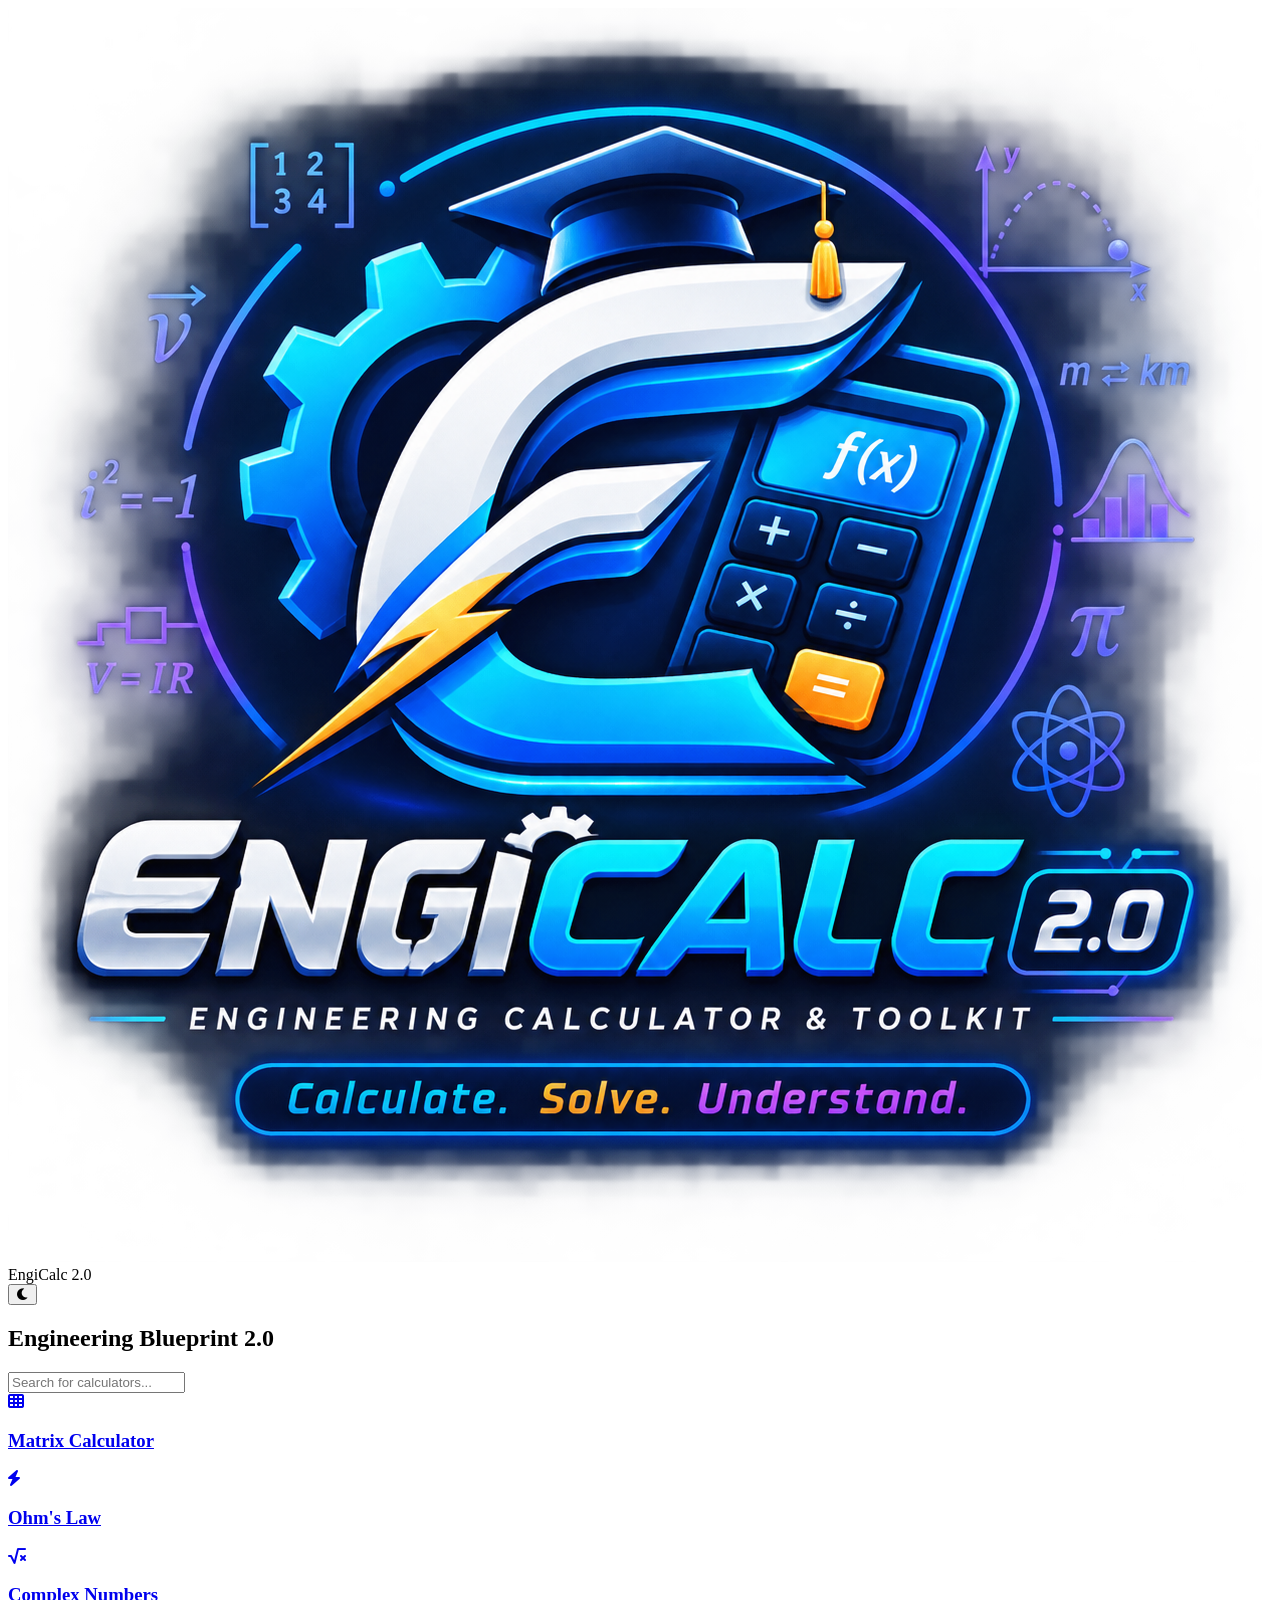
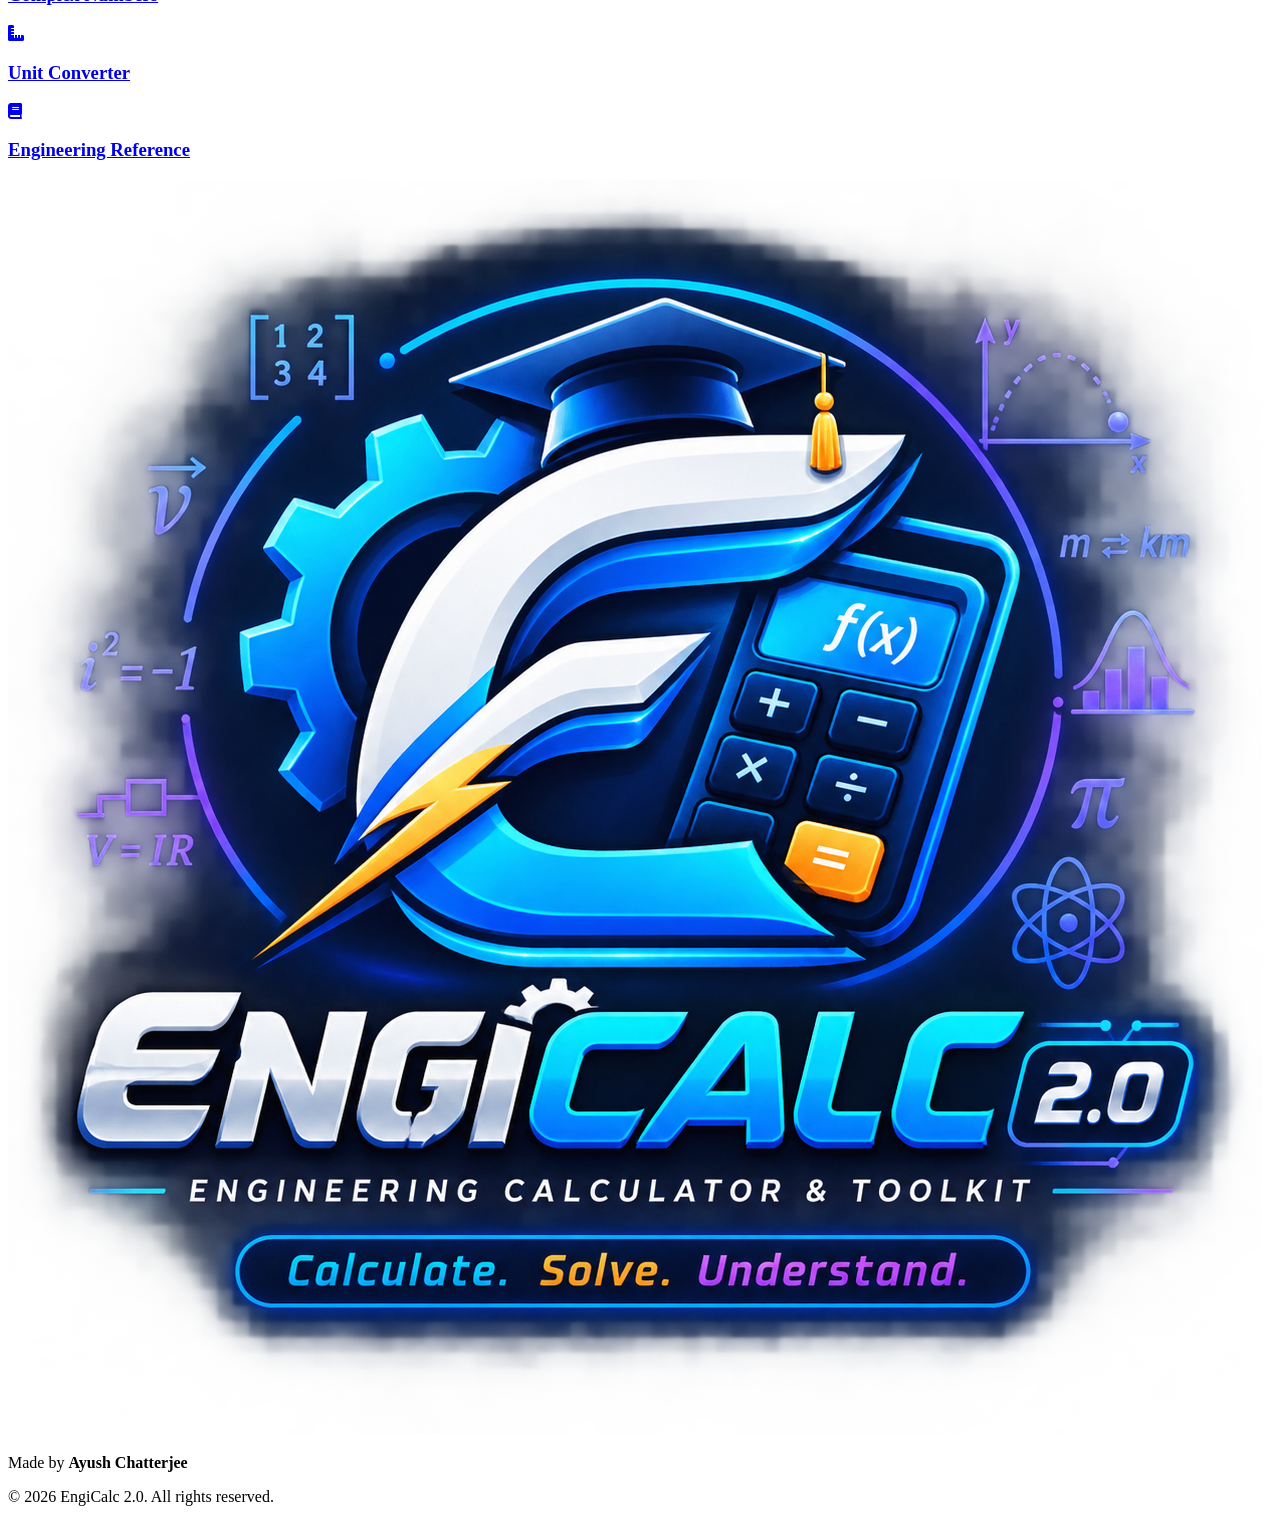
==== commit bf38d78c: "Update index.html" ====
--- a/index.html
+++ b/index.html
@@ -1,1404 +1,73 @@
 <!DOCTYPE html>
 <html lang="en">
-
 <head>
     <meta charset="UTF-8">
-
-    <meta name="viewport"
-          content="width=device-width, initial-scale=1.0">
-
-    <meta name="description"
-          content="EngiCalc 2.0 - Engineering Calculator & Toolkit. Calculate, solve and understand engineering problems.">
-
-    <meta name="theme-color"
-          content="#0f172a">
-
-    <title>EngiCalc 2.0 — Engineering Calculator & Toolkit</title>
-
+    <meta name="viewport" content="width=device-width, initial-scale=1.0">
+    <title>EngiCalc 2.0 - Dashboard</title>
     <link rel="stylesheet" href="style.css">
-
-    <!-- Scientific Calculator extra styling -->
-    <style>
-
-        /* =====================================================
-           SCIENTIFIC CALCULATOR
-        ===================================================== */
-
-        .scientific-section {
-            display: none;
-            width: 100%;
-            max-width: 760px;
-            margin: 30px auto 50px;
-            padding: 0 16px;
-        }
-
-        .scientific-section.scientific-open {
-            display: block;
-            animation: scientificOpen 0.25s ease;
-        }
-
-        @keyframes scientificOpen {
-            from {
-                opacity: 0;
-                transform: translateY(15px);
-            }
-
-            to {
-                opacity: 1;
-                transform: translateY(0);
-            }
-        }
-
-        .scientific-card {
-            width: 100%;
-            background: rgba(15, 23, 42, 0.96);
-            border: 1px solid rgba(96, 165, 250, 0.25);
-            border-radius: 24px;
-            padding: 20px;
-            box-shadow: 0 20px 60px rgba(0, 0, 0, 0.25);
-        }
-
-        .scientific-header {
-            display: flex;
-            align-items: center;
-            justify-content: space-between;
-            gap: 15px;
-            margin-bottom: 18px;
-        }
-
-        .scientific-header h2 {
-            margin: 0;
-            font-size: 1.35rem;
-        }
-
-        .scientific-header p {
-            margin: 5px 0 0;
-            opacity: 0.7;
-            font-size: 0.85rem;
-        }
-
-        .scientific-close {
-            width: 40px;
-            height: 40px;
-            border: 0;
-            border-radius: 12px;
-            cursor: pointer;
-            font-size: 1.2rem;
-            background: rgba(255,255,255,0.08);
-            color: inherit;
-        }
-
-        .scientific-close:hover {
-            background: rgba(239,68,68,0.2);
-        }
-
-        .scientific-display {
-            background: #020617;
-            border-radius: 18px;
-            padding: 18px;
-            margin-bottom: 15px;
-            border: 1px solid rgba(148,163,184,0.15);
-            min-height: 105px;
-            display: flex;
-            flex-direction: column;
-            justify-content: center;
-        }
-
-        .scientific-expression {
-            min-height: 25px;
-            text-align: right;
-            color: #94a3b8;
-            font-size: 0.95rem;
-            overflow-x: auto;
-            white-space: nowrap;
-        }
-
-        #scientificDisplay {
-            width: 100%;
-            text-align: right;
-            font-size: 2rem;
-            font-weight: 700;
-            margin-top: 8px;
-            overflow-x: auto;
-            white-space: nowrap;
-        }
-
-        .angle-row {
-            display: grid;
-            grid-template-columns: 1fr 1fr;
-            gap: 10px;
-            margin-bottom: 12px;
-        }
-
-        .angle-button {
-            min-height: 42px;
-            border: 1px solid rgba(148,163,184,0.18);
-            border-radius: 11px;
-            background: rgba(255,255,255,0.05);
-            color: inherit;
-            cursor: pointer;
-            font-weight: 700;
-        }
-
-        .angle-button.active {
-            background: rgba(37,99,235,0.25);
-            border-color: rgba(96,165,250,0.55);
-        }
-
-        .scientific-buttons {
-            display: grid;
-            grid-template-columns: repeat(5, 1fr);
-            gap: 10px;
-        }
-
-        .scientific-buttons button {
-            min-height: 54px;
-            border: 1px solid rgba(148,163,184,0.15);
-            border-radius: 13px;
-            background: rgba(255,255,255,0.06);
-            color: inherit;
-            cursor: pointer;
-            font-size: 1rem;
-            font-weight: 700;
-            transition:
-                transform 0.15s ease,
-                background 0.15s ease;
-        }
-
-        .scientific-buttons button:hover {
-            background: rgba(255,255,255,0.11);
-        }
-
-        .scientific-buttons button:active {
-            transform: scale(0.96);
-        }
-
-        .calc-function {
-            background: rgba(6,182,212,0.10) !important;
-        }
-
-        .calc-operator {
-            background: rgba(37,99,235,0.16) !important;
-        }
-
-        .calc-equals {
-            background: rgba(16,185,129,0.18) !important;
-        }
-
-        .danger {
-            background: rgba(239,68,68,0.14) !important;
-        }
-
-        body.light-mode .scientific-card {
-            background: #ffffff;
-            border-color: rgba(37,99,235,0.18);
-            box-shadow: 0 15px 40px rgba(15,23,42,0.12);
-        }
-
-        body.light-mode .scientific-display {
-            background: #f1f5f9;
-        }
-
-        body.light-mode .scientific-buttons button {
-            background: #f8fafc;
-            border-color: #e2e8f0;
-        }
-
-        body.light-mode .scientific-buttons button:hover {
-            background: #e2e8f0;
-        }
-
-        body.light-mode .scientific-close,
-        body.light-mode .angle-button {
-            background: #f1f5f9;
-            border-color: #e2e8f0;
-        }
-
-        @media (max-width: 600px) {
-
-            .scientific-section {
-                padding: 0 10px;
-                margin-top: 20px;
-            }
-
-            .scientific-card {
-                padding: 14px;
-                border-radius: 18px;
-            }
-
-            .scientific-buttons {
-                gap: 7px;
-            }
-
-            .scientific-buttons button {
-                min-height: 48px;
-                border-radius: 10px;
-                font-size: 0.9rem;
-            }
-
-            #scientificDisplay {
-                font-size: 1.6rem;
-            }
-        }
-
-        @media (max-width: 380px) {
-
-            .scientific-card {
-                padding: 10px;
-            }
-
-            .scientific-buttons {
-                gap: 5px;
-            }
-
-            .scientific-buttons button {
-                min-height: 44px;
-                font-size: 0.82rem;
-            }
-        }
-
-    </style>
-
+    <link rel="stylesheet" href="https://cdnjs.cloudflare.com/ajax/libs/font-awesome/6.0.0/css/all.min.css">
 </head>
-
 <body>
 
-<!-- =====================================================
-     HEADER
-===================================================== -->
+    <header>
+        <nav class="navbar">
+            <div class="logo">
+                <img src="engicalc2.0-logo.png" alt="Logo">
+                <span>EngiCalc 2.0</span>
+            </div>
+            <button id="theme-toggle"><i class="fas fa-moon"></i></button>
+        </nav>
+    </header>
 
-<header>
+    <main class="container">
+        <section class="hero">
+            <h1>Engineering Blueprint 2.0</h1>
+            <div class="search-container">
+                <input type="text" id="search" placeholder="Search for calculators...">
+            </div>
+        </section>
 
-    <div class="header-inner">
-
-        <a href="./" class="brand">
-
-            <img
-                src="engicalc2.0-logo.png"
-                alt="EngiCalc 2.0 Logo"
-                class="brand-logo"
-            >
-
-            <div class="brand-text">
-
-                <strong>EngiCalc 2.0</strong>
-
-                <span>
-                    Engineering Calculator & Toolkit
-                </span>
-
-            </div>
-
-        </a>
-
-
-        <nav class="desktop-nav">
-
-            <a href="#home" class="nav-link active">
-                Home
+        <div class="grid">
+            <!-- Matrix Calculator -->
+            <a href="calculator/matrix.html" class="card">
+                <i class="fas fa-table-cells"></i>
+                <h3>Matrix Calculator</h3>
             </a>
 
-            <a href="#tools" class="nav-link">
-                Calculators
+            <!-- Ohm's Law -->
+            <a href="calculator/ohms-law.html" class="card">
+                <i class="fas fa-bolt"></i>
+                <h3>Ohm's Law</h3>
             </a>
 
-            <a href="#about" class="nav-link">
-                About
+            <!-- Complex Number -->
+            <a href="calculator/complex.html" class="card">
+                <i class="fas fa-square-root-variable"></i>
+                <h3>Complex Numbers</h3>
             </a>
 
-        </nav>
-
-
-        <button
-            id="themeToggle"
-            class="theme-toggle"
-            onclick="toggleTheme()"
-            aria-label="Switch theme">
-
-            🌙
-
-        </button>
-
-    </div>
-
-</header>
-
-
-<!-- =====================================================
-     MAIN
-===================================================== -->
-
-<main>
-
-
-<!-- =====================================================
-     HERO
-===================================================== -->
-
-<section id="home" class="hero">
-
-    <div class="hero-content">
-
-        <div class="hero-badge">
-            ⚙️ Engineering Toolkit
-        </div>
-
-
-        <h1>
-            EngiCalc <span>2.0</span>
-        </h1>
-
-
-        <h2>
-            Calculate. Solve. Understand.
-        </h2>
-
-
-        <p>
-            A powerful engineering calculator and toolkit
-            designed to make complex calculations simple,
-            fast and understandable.
-        </p>
-
-
-        <div class="hero-buttons">
-
-            <button
-                class="primary-button"
-                onclick="scrollToTools()">
-
-                Explore Calculators
-
-            </button>
-
-
-            <a
-                href="#about"
-                class="secondary-button">
-
-                About EngiCalc
-
+            <!-- Unit Converter -->
+            <a href="calculator/unit-converter.html" class="card">
+                <i class="fas fa-ruler-combined"></i>
+                <h3>Unit Converter</h3>
             </a>
 
+            <!-- Reference Section -->
+            <a href="reference/index.html" class="card highlight">
+                <i class="fas fa-book"></i>
+                <h3>Engineering Reference</h3>
+            </a>
         </div>
+    </main>
 
-    </div>
+    <footer>
+        <div class="footer-content">
+            <img src="engicalc2.0-logo.png" alt="Logo">
+            <p>Made by <strong>Ayush Chatterjee</strong></p>
+            <p>© 2026 EngiCalc 2.0. All rights reserved.</p>
+        </div>
+    </footer>
 
-</section>
-
-
-<!-- =====================================================
-     CALCULATORS
-===================================================== -->
-
-<section id="tools" class="tools-section">
-
-    <div class="section-heading">
-
-        <div>
-
-            <span class="section-label">
-                ENGINEERING TOOLS
-            </span>
-
-            <h2>
-                Calculators & Toolkit
-            </h2>
-
-            <p>
-                Select a tool to start calculating.
-            </p>
-
-        </div>
-
-
-        <div class="tool-counter">
-
-            <strong class="tool-count">
-                10
-            </strong>
-
-            <span>
-                Tools
-            </span>
-
-        </div>
-
-    </div>
-
-
-    <!-- SEARCH -->
-
-    <div class="search-box">
-
-        <span>🔍</span>
-
-        <input
-            type="search"
-            id="toolSearch"
-            placeholder="Search calculators..."
-            autocomplete="off">
-
-    </div>
-
-
-    <!-- TOOL GRID -->
-
-    <div class="tools-grid">
-
-
-        <!-- =================================================
-             SCIENTIFIC CALCULATOR
-        ================================================== -->
-
-        <article class="tool-card">
-
-            <div class="tool-icon">
-                ∑
-            </div>
-
-            <div class="tool-info">
-
-                <h3>
-                    Scientific Calculator
-                </h3>
-
-                <p>
-                    Calculate roots, trigonometry,
-                    logarithms, powers and more.
-                </p>
-
-                <span class="tool-tag">
-                    Mathematics
-                </span>
-
-            </div>
-
-
-            <button
-                class="tool-card-button"
-                onclick="openScientificCalculator()">
-
-                Open →
-
-            </button>
-
-        </article>
-
-
-        <!-- =================================================
-             MATRIX
-        ================================================== -->
-
-        <article class="tool-card">
-
-            <div class="tool-icon">
-                ∷
-            </div>
-
-            <div class="tool-info">
-
-                <h3>
-                    Matrix Calculator
-                </h3>
-
-                <p>
-                    Matrix addition, subtraction,
-                    multiplication and operations.
-                </p>
-
-                <span class="tool-tag">
-                    Mathematics
-                </span>
-
-            </div>
-
-
-            <button
-                class="tool-card-button"
-                onclick="openTool('matrix')">
-
-                Open →
-
-            </button>
-
-        </article>
-
-
-        <!-- =================================================
-             VECTOR
-        ================================================== -->
-
-        <article class="tool-card">
-
-            <div class="tool-icon">
-                ➤
-            </div>
-
-            <div class="tool-info">
-
-                <h3>
-                    Vector Calculator
-                </h3>
-
-                <p>
-                    Vector addition, subtraction,
-                    dot product and cross product.
-                </p>
-
-                <span class="tool-tag">
-                    Mathematics
-                </span>
-
-            </div>
-
-
-            <button
-                class="tool-card-button"
-                onclick="openTool('vector')">
-
-                Open →
-
-            </button>
-
-        </article>
-
-
-        <!-- =================================================
-             COMPLEX
-        ================================================== -->
-
-        <article class="tool-card">
-
-            <div class="tool-icon">
-                i
-            </div>
-
-            <div class="tool-info">
-
-                <h3>
-                    Complex Number
-                </h3>
-
-                <p>
-                    Perform operations with complex
-                    numbers quickly and easily.
-                </p>
-
-                <span class="tool-tag">
-                    Mathematics
-                </span>
-
-            </div>
-
-
-            <button
-                class="tool-card-button"
-                onclick="openTool('complex')">
-
-                Open →
-
-            </button>
-
-        </article>
-
-
-        <!-- =================================================
-             OHM'S LAW
-        ================================================== -->
-
-        <article class="tool-card">
-
-            <div class="tool-icon">
-                Ω
-            </div>
-
-            <div class="tool-info">
-
-                <h3>
-                    Ohm's Law
-                </h3>
-
-                <p>
-                    Calculate voltage, current and
-                    resistance using Ohm's Law.
-                </p>
-
-                <span class="tool-tag">
-                    Electrical
-                </span>
-
-            </div>
-
-
-            <button
-                class="tool-card-button"
-                onclick="openTool('ohms')">
-
-                Open →
-
-            </button>
-
-        </article>
-
-
-        <!-- =================================================
-             KIRCHHOFF
-        ================================================== -->
-
-        <article class="tool-card">
-
-            <div class="tool-icon">
-                ⚡
-            </div>
-
-            <div class="tool-info">
-
-                <h3>
-                    Kirchhoff's Law
-                </h3>
-
-                <p>
-                    Solve basic Kirchhoff current
-                    and voltage calculations.
-                </p>
-
-                <span class="tool-tag">
-                    Electrical
-                </span>
-
-            </div>
-
-
-            <button
-                class="tool-card-button"
-                onclick="openTool('kirchhoff')">
-
-                Open →
-
-            </button>
-
-        </article>
-
-
-        <!-- =================================================
-             PROJECTILE
-        ================================================== -->
-
-        <article class="tool-card">
-
-            <div class="tool-icon">
-                ↗
-            </div>
-
-            <div class="tool-info">
-
-                <h3>
-                    Projectile Motion
-                </h3>
-
-                <p>
-                    Calculate projectile range,
-                    time, height and velocity.
-                </p>
-
-                <span class="tool-tag">
-                    Physics
-                </span>
-
-            </div>
-
-
-            <button
-                class="tool-card-button"
-                onclick="openTool('projectile')">
-
-                Open →
-
-            </button>
-
-        </article>
-
-
-        <!-- =================================================
-             UNIT CONVERTER
-        ================================================== -->
-
-        <article class="tool-card">
-
-            <div class="tool-icon">
-                ⇄
-            </div>
-
-            <div class="tool-info">
-
-                <h3>
-                    Unit Converter
-                </h3>
-
-                <p>
-                    Convert common engineering and
-                    scientific units.
-                </p>
-
-                <span class="tool-tag">
-                    Utility
-                </span>
-
-            </div>
-
-
-            <button
-                class="tool-card-button"
-                onclick="openTool('converter')">
-
-                Open →
-
-            </button>
-
-        </article>
-
-
-        <!-- =================================================
-             STATISTICS
-        ================================================== -->
-
-        <article class="tool-card">
-
-            <div class="tool-icon">
-                σ
-            </div>
-
-            <div class="tool-info">
-
-                <h3>
-                    Statistics
-                </h3>
-
-                <p>
-                    Calculate mean, median, mode,
-                    variance and standard deviation.
-                </p>
-
-                <span class="tool-tag">
-                    Mathematics
-                </span>
-
-            </div>
-
-
-            <button
-                class="tool-card-button"
-                onclick="openTool('statistics')">
-
-                Open →
-
-            </button>
-
-        </article>
-
-
-        <!-- =================================================
-             CONSTANTS
-        ================================================== -->
-
-        <article class="tool-card">
-
-            <div class="tool-icon">
-                π
-            </div>
-
-            <div class="tool-info">
-
-                <h3>
-                    Engineering Constants
-                </h3>
-
-                <p>
-                    Quick reference for important
-                    engineering and scientific constants.
-                </p>
-
-                <span class="tool-tag">
-                    Reference
-                </span>
-
-            </div>
-
-
-            <button
-                class="tool-card-button"
-                onclick="openTool('constants')">
-
-                Open →
-
-            </button>
-
-        </article>
-
-
-    </div>
-
-
-    <!-- NO SEARCH RESULT -->
-
-    <div
-        id="noResults"
-        style="display:none; text-align:center; padding:30px;">
-
-        No calculator found.
-
-    </div>
-
-</section>
-
-
-<!-- =====================================================
-     SCIENTIFIC CALCULATOR
-===================================================== -->
-
-<section
-    id="scientificCalculator"
-    class="scientific-section">
-
-    <div class="scientific-card">
-
-
-        <div class="scientific-header">
-
-            <div>
-
-                <h2>
-                    Scientific Calculator
-                </h2>
-
-                <p>
-                    Calculate. Solve. Understand.
-                </p>
-
-            </div>
-
-
-            <button
-                class="scientific-close"
-                onclick="closeScientificCalculator()"
-                aria-label="Close calculator">
-
-                ✕
-
-            </button>
-
-        </div>
-
-
-        <!-- DISPLAY -->
-
-        <div class="scientific-display">
-
-            <div
-                id="scientificExpression"
-                class="scientific-expression">
-            </div>
-
-
-            <div id="scientificDisplay">
-                0
-            </div>
-
-        </div>
-
-
-        <!-- DEG / RAD -->
-
-        <div class="angle-row">
-
-            <button
-                id="degreeMode"
-                class="angle-button active"
-                onclick="setAngleMode('DEG')">
-
-                DEG
-
-            </button>
-
-
-            <button
-                id="radianMode"
-                class="angle-button"
-                onclick="setAngleMode('RAD')">
-
-                RAD
-
-            </button>
-
-        </div>
-
-
-        <!-- BUTTONS -->
-
-        <div class="scientific-buttons">
-
-
-            <!-- ROW 1 -->
-
-            <button
-                class="danger"
-                onclick="scientificClear()">
-
-                AC
-
-            </button>
-
-
-            <button
-                onclick="scientificBackspace()">
-
-                ⌫
-
-            </button>
-
-
-            <button
-                class="calc-function"
-                onclick="scientificInsert('(')">
-
-                (
-
-            </button>
-
-
-            <button
-                class="calc-function"
-                onclick="scientificInsert(')')">
-
-                )
-
-            </button>
-
-
-            <button
-                class="calc-function"
-                onclick="scientificInsert('π')">
-
-                π
-
-            </button>
-
-
-            <!-- ROW 2 -->
-
-            <button
-                class="calc-function"
-                onclick="scientificInsert('sin(')">
-
-                sin
-
-            </button>
-
-
-            <button
-                class="calc-function"
-                onclick="scientificInsert('cos(')">
-
-                cos
-
-            </button>
-
-
-            <button
-                class="calc-function"
-                onclick="scientificInsert('tan(')">
-
-                tan
-
-            </button>
-
-
-            <button
-                class="calc-function"
-                onclick="scientificInsert('√(')">
-
-                √
-
-            </button>
-
-
-            <button
-                class="calc-function"
-                onclick="scientificSquare()">
-
-                x²
-
-            </button>
-
-
-            <!-- ROW 3 -->
-
-            <button
-                onclick="scientificInsert('7')">
-
-                7
-
-            </button>
-
-
-            <button
-                onclick="scientificInsert('8')">
-
-                8
-
-            </button>
-
-
-            <button
-                onclick="scientificInsert('9')">
-
-                9
-
-            </button>
-
-
-            <button
-                class="calc-operator"
-                onclick="scientificInsert('÷')">
-
-                ÷
-
-            </button>
-
-
-            <button
-                class="calc-function"
-                onclick="scientificInsert('log(')">
-
-                log
-
-            </button>
-
-
-            <!-- ROW 4 -->
-
-            <button
-                onclick="scientificInsert('4')">
-
-                4
-
-            </button>
-
-
-            <button
-                onclick="scientificInsert('5')">
-
-                5
-
-            </button>
-
-
-            <button
-                onclick="scientificInsert('6')">
-
-                6
-
-            </button>
-
-
-            <button
-                class="calc-operator"
-                onclick="scientificInsert('×')">
-
-                ×
-
-            </button>
-
-
-            <button
-                class="calc-function"
-                onclick="scientificInsert('ln(')">
-
-                ln
-
-            </button>
-
-
-            <!-- ROW 5 -->
-
-            <button
-                onclick="scientificInsert('1')">
-
-                1
-
-            </button>
-
-
-            <button
-                onclick="scientificInsert('2')">
-
-                2
-
-            </button>
-
-
-            <button
-                onclick="scientificInsert('3')">
-
-                3
-
-            </button>
-
-
-            <button
-                class="calc-operator"
-                onclick="scientificInsert('−')">
-
-                −
-
-            </button>
-
-
-            <button
-                class="calc-function"
-                onclick="scientificInsert('e')">
-
-                e
-
-            </button>
-
-
-            <!-- ROW 6 -->
-
-            <button
-                onclick="scientificInsert('0')">
-
-                0
-
-            </button>
-
-
-            <button
-                onclick="scientificInsert('.')">
-
-                .
-
-            </button>
-
-
-            <button
-                class="calc-operator"
-                onclick="scientificInsert('+')">
-
-                +
-
-            </button>
-
-
-            <button
-                class="calc-equals"
-                style="grid-column: span 2;"
-                onclick="scientificCalculate()">
-
-                =
-
-            </button>
-
-
-        </div>
-
-    </div>
-
-</section>
-
-
-<!-- =====================================================
-     ABOUT
-===================================================== -->
-
-<section id="about" class="about-section">
-
-    <div class="about-card">
-
-        <span class="section-label">
-            ABOUT ENGICALC
-        </span>
-
-
-        <h2>
-            Engineering made simpler.
-        </h2>
-
-
-        <p>
-            EngiCalc 2.0 is an engineering calculator and
-            toolkit designed to help students perform
-            mathematical, electrical, physics and engineering
-            calculations quickly.
-        </p>
-
-
-        <p>
-            The goal is simple:
-
-            <strong>
-                Calculate. Solve. Understand.
-            </strong>
-
-        </p>
-
-
-        <div class="about-features">
-
-            <div>
-
-                <strong>
-                    10+
-                </strong>
-
-                <span>
-                    Engineering Tools
-                </span>
-
-            </div>
-
-
-            <div>
-
-                <strong>
-                    Fast
-                </strong>
-
-                <span>
-                    Calculations
-                </span>
-
-            </div>
-
-
-            <div>
-
-                <strong>
-                    Mobile
-                </strong>
-
-                <span>
-                    Friendly
-                </span>
-
-            </div>
-
-        </div>
-
-    </div>
-
-</section>
-
-
-</main>
-
-
-<!-- =====================================================
-     MOBILE NAVIGATION
-===================================================== -->
-
-<nav class="bottom-nav">
-
-    <a href="#home" class="active">
-
-        <span>
-            ⌂
-        </span>
-
-        <small>
-            Home
-        </small>
-
-    </a>
-
-
-    <a href="#tools">
-
-        <span>
-            ⚙
-        </span>
-
-        <small>
-            Tools
-        </small>
-
-    </a>
-
-
-    <a href="#about">
-
-        <span>
-            ⓘ
-        </span>
-
-        <small>
-            About
-        </small>
-
-    </a>
-
-</nav>
-
-
-<!-- =====================================================
-     FOOTER
-===================================================== -->
-
-<footer>
-
-    <div class="footer-content">
-
-
-        <img
-            src="engicalc2.0-logo.png"
-            alt="EngiCalc 2.0"
-            class="footer-logo">
-
-
-        <h3>
-            EngiCalc 2.0
-        </h3>
-
-
-        <p>
-            This EngiCalc is made by AyushChatterjee
-        </p>
-
-
-        <p>
-
-            Founder:
-
-            <a
-                href="https://ayushchatterjeesource.github.io/EngiCalc-2.0/"
-                target="_self">
-
-                EngiCalc2.0.com
-
-            </a>
-
-        </p>
-
-
-        <p class="copyright">
-
-            © 2026 EngiCalc 2.0. All rights reserved.
-
-        </p>
-
-
-    </div>
-
-</footer>
-
-
-<!-- =====================================================
-     JAVASCRIPT
-===================================================== -->
-
-<script src="script.js"></script>
-
+    <script src="script.js"></script>
 </body>
-
 </html>
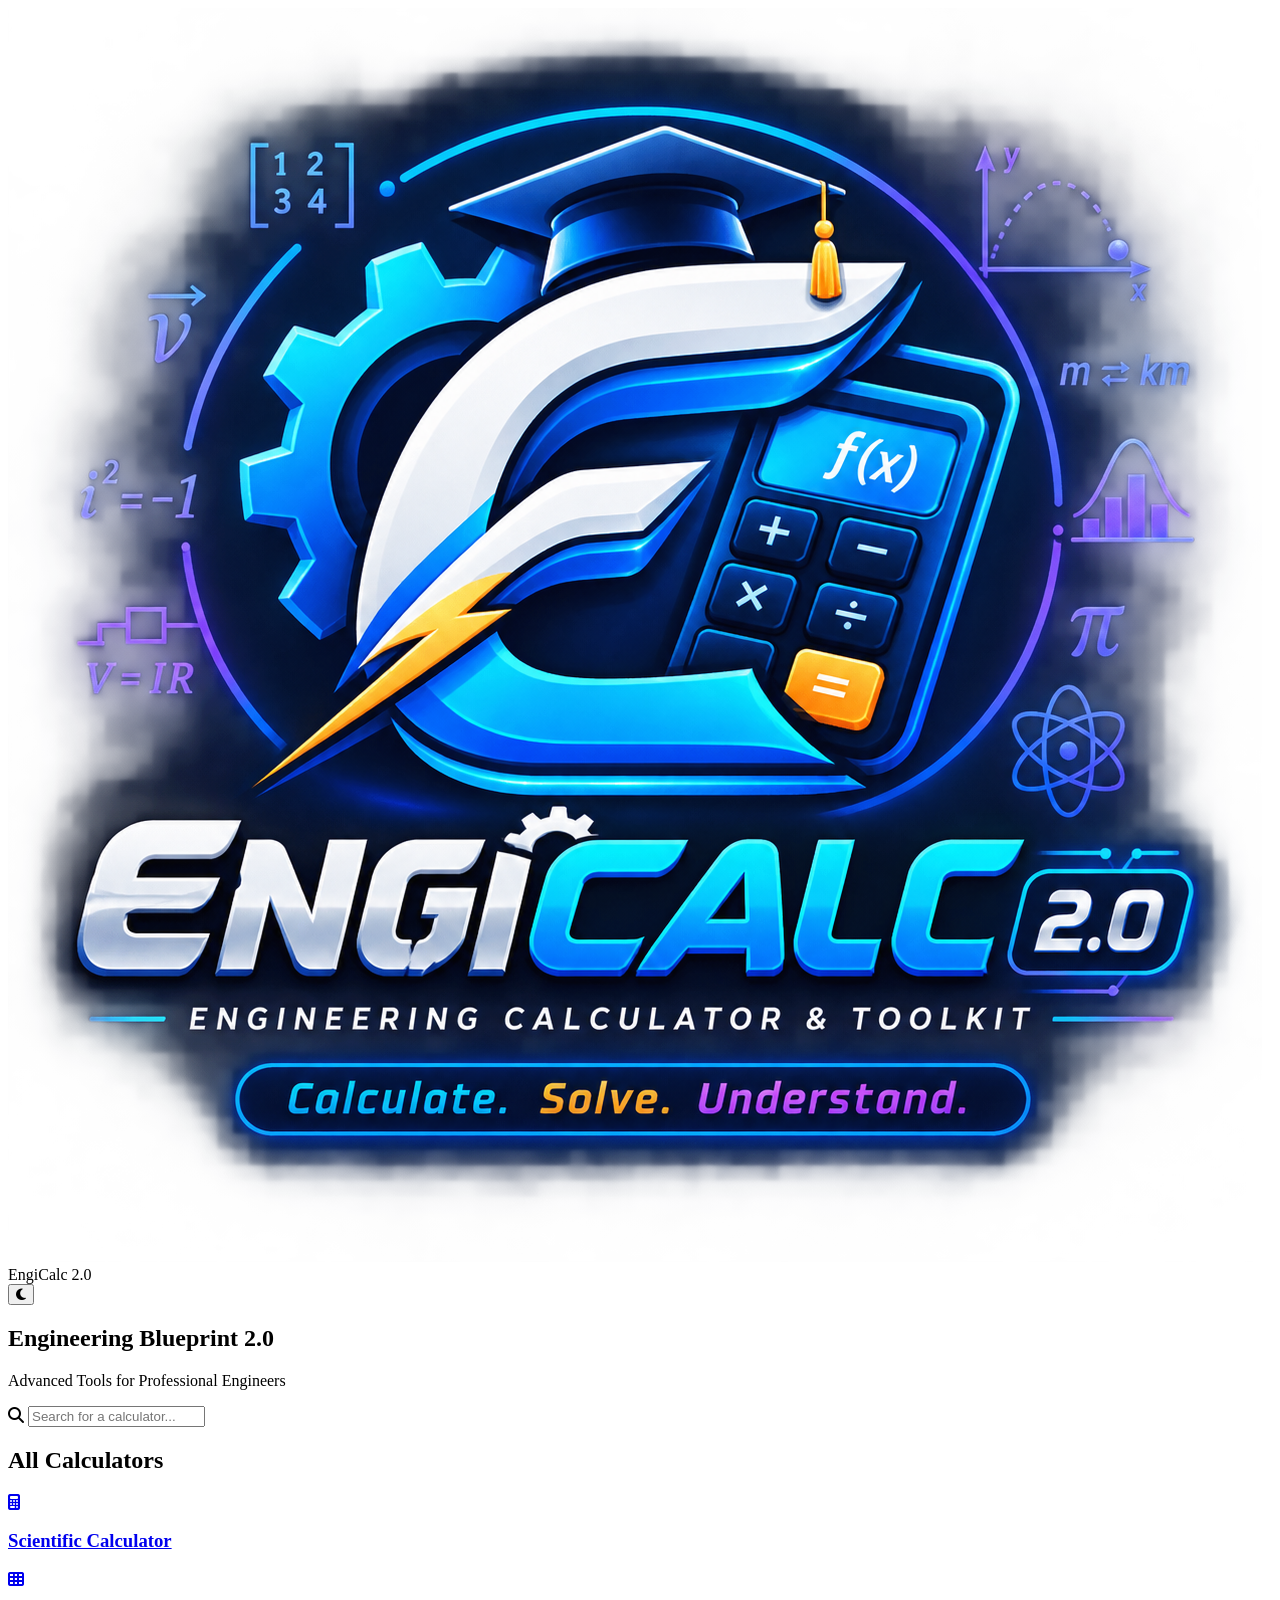
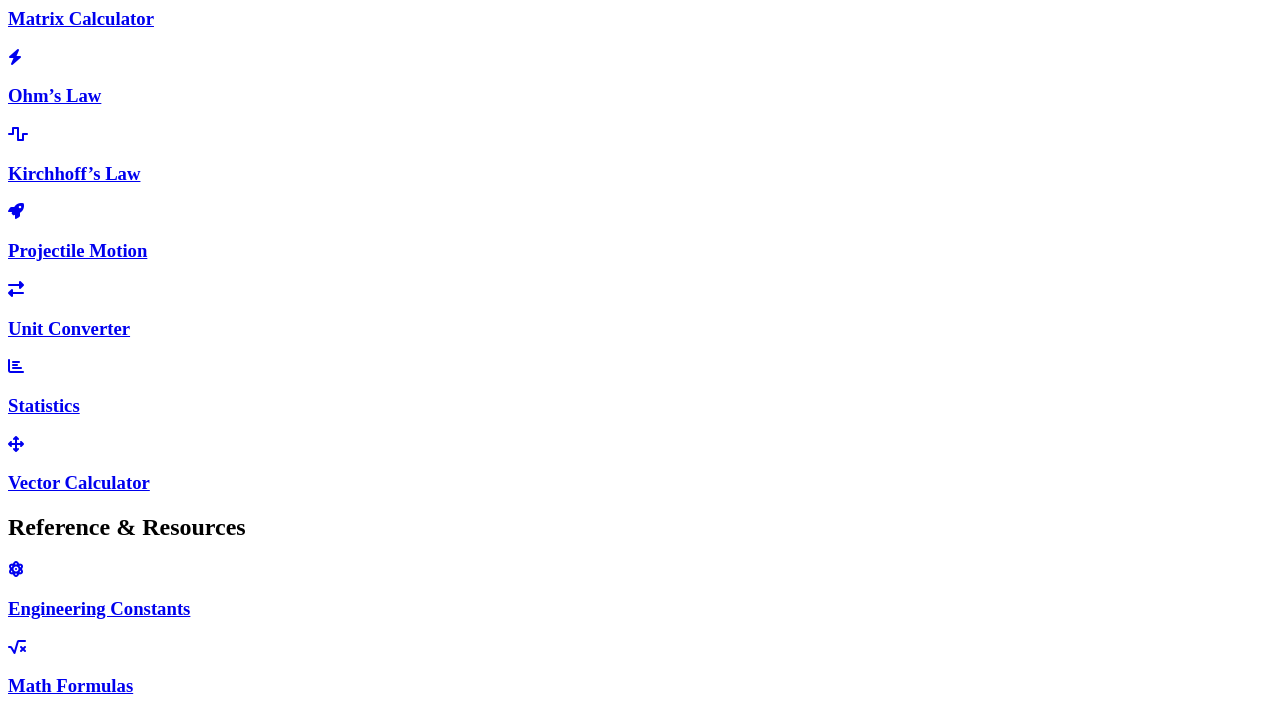
==== commit 74405ca3: "Update index.html" ====
--- a/index.html
+++ b/index.html
@@ -3,71 +3,103 @@
 <head>
     <meta charset="UTF-8">
     <meta name="viewport" content="width=device-width, initial-scale=1.0">
-    <title>EngiCalc 2.0 - Dashboard</title>
+    <title>EngiCalc 2.0 | Engineering Dashboard</title>
     <link rel="stylesheet" href="style.css">
-    <link rel="stylesheet" href="https://cdnjs.cloudflare.com/ajax/libs/font-awesome/6.0.0/css/all.min.css">
+    <!-- Font Awesome Icons -->
+    <link rel="stylesheet" href="https://cdnjs.cloudflare.com/ajax/libs/font-awesome/6.4.0/css/all.min.css">
 </head>
 <body>
 
+    <!-- Header Section -->
     <header>
         <nav class="navbar">
             <div class="logo">
-                <img src="engicalc2.0-logo.png" alt="Logo">
+                <img src="engicalc2.0-logo.png" alt="EngiCalc Logo">
                 <span>EngiCalc 2.0</span>
             </div>
-            <button id="theme-toggle"><i class="fas fa-moon"></i></button>
+            <div class="nav-right">
+                <button id="theme-toggle" class="icon-btn">
+                    <i class="fas fa-moon"></i>
+                </button>
+            </div>
         </nav>
     </header>
 
+    <!-- Main Content -->
     <main class="container">
+        <!-- Hero Section -->
         <section class="hero">
             <h1>Engineering Blueprint 2.0</h1>
-            <div class="search-container">
-                <input type="text" id="search" placeholder="Search for calculators...">
+            <p>Advanced Tools for Professional Engineers</p>
+            <div class="search-box">
+                <i class="fas fa-search"></i>
+                <input type="text" id="calcSearch" placeholder="Search for a calculator..." onkeyup="searchCalculators()">
             </div>
         </section>
 
-        <div class="grid">
-            <!-- Matrix Calculator -->
-            <a href="calculator/matrix.html" class="card">
-                <i class="fas fa-table-cells"></i>
-                <h3>Matrix Calculator</h3>
-            </a>
+        <!-- Calculators Grid -->
+        <section class="grid-section">
+            <h2 class="section-title">All Calculators</h2>
+            <div class="calc-grid" id="calcGrid">
+                <!-- Scientific -->
+                <a href="calculator/scientific.html" class="calc-card">
+                    <i class="fas fa-calculator"></i>
+                    <h3>Scientific Calculator</h3>
+                </a>
+                <!-- Matrix -->
+                <a href="calculator/matrix.html" class="calc-card">
+                    <i class="fas fa-th"></i>
+                    <h3>Matrix Calculator</h3>
+                </a>
+                <!-- Ohm's Law -->
+                <a href="calculator/ohms-law.html" class="calc-card">
+                    <i class="fas fa-bolt"></i>
+                    <h3>Ohm’s Law</h3>
+                </a>
+                <!-- Kirchhoff’s Law -->
+                <a href="calculator/kirchhoff.html" class="calc-card">
+                    <i class="fas fa-wave-square"></i>
+                    <h3>Kirchhoff’s Law</h3>
+                </a>
+                <!-- Projectile -->
+                <a href="calculator/projectile.html" class="calc-card">
+                    <i class="fas fa-rocket"></i>
+                    <h3>Projectile Motion</h3>
+                </a>
+                <!-- Unit Converter -->
+                <a href="calculator/unit-converter.html" class="calc-card">
+                    <i class="fas fa-exchange-alt"></i>
+                    <h3>Unit Converter</h3>
+                </a>
+                <!-- Statistics -->
+                <a href="calculator/statistics.html" class="calc-card">
+                    <i class="fas fa-chart-bar"></i>
+                    <h3>Statistics</h3>
+                </a>
+                <!-- Vector -->
+                <a href="calculator/vector.html" class="calc-card">
+                    <i class="fas fa-arrows-up-down-left-right"></i>
+                    <h3>Vector Calculator</h3>
+                </a>
+            </div>
+        </section>
 
-            <!-- Ohm's Law -->
-            <a href="calculator/ohms-law.html" class="card">
-                <i class="fas fa-bolt"></i>
-                <h3>Ohm's Law</h3>
-            </a>
-
-            <!-- Complex Number -->
-            <a href="calculator/complex.html" class="card">
-                <i class="fas fa-square-root-variable"></i>
-                <h3>Complex Numbers</h3>
-            </a>
-
-            <!-- Unit Converter -->
-            <a href="calculator/unit-converter.html" class="card">
-                <i class="fas fa-ruler-combined"></i>
-                <h3>Unit Converter</h3>
-            </a>
-
-            <!-- Reference Section -->
-            <a href="reference/index.html" class="card highlight">
-                <i class="fas fa-book"></i>
-                <h3>Engineering Reference</h3>
-            </a>
-        </div>
+        <!-- Engineering Reference -->
+        <section class="grid-section">
+            <h2 class="section-title">Reference & Resources</h2>
+            <div class="calc-grid">
+                <a href="reference/constants.html" class="calc-card ref">
+                    <i class="fas fa-atom"></i>
+                    <h3>Engineering Constants</h3>
+                </a>
+                <a href="reference/formulas.html" class="calc-card ref">
+                    <i class="fas fa-square-root-variable"></i>
+                    <h3>Math Formulas</h3>
+                </a>
+            </div>
+        </section>
     </main>
 
+    <!-- Footer Section -->
     <footer>
-        <div class="footer-content">
-            <img src="engicalc2.0-logo.png" alt="Logo">
-            <p>Made by <strong>Ayush Chatterjee</strong></p>
-            <p>© 2026 EngiCalc 2.0. All rights reserved.</p>
-        </div>
-    </footer>
-
-    <script src="script.js"></script>
-</body>
-</html>
+        <div class="footer-con
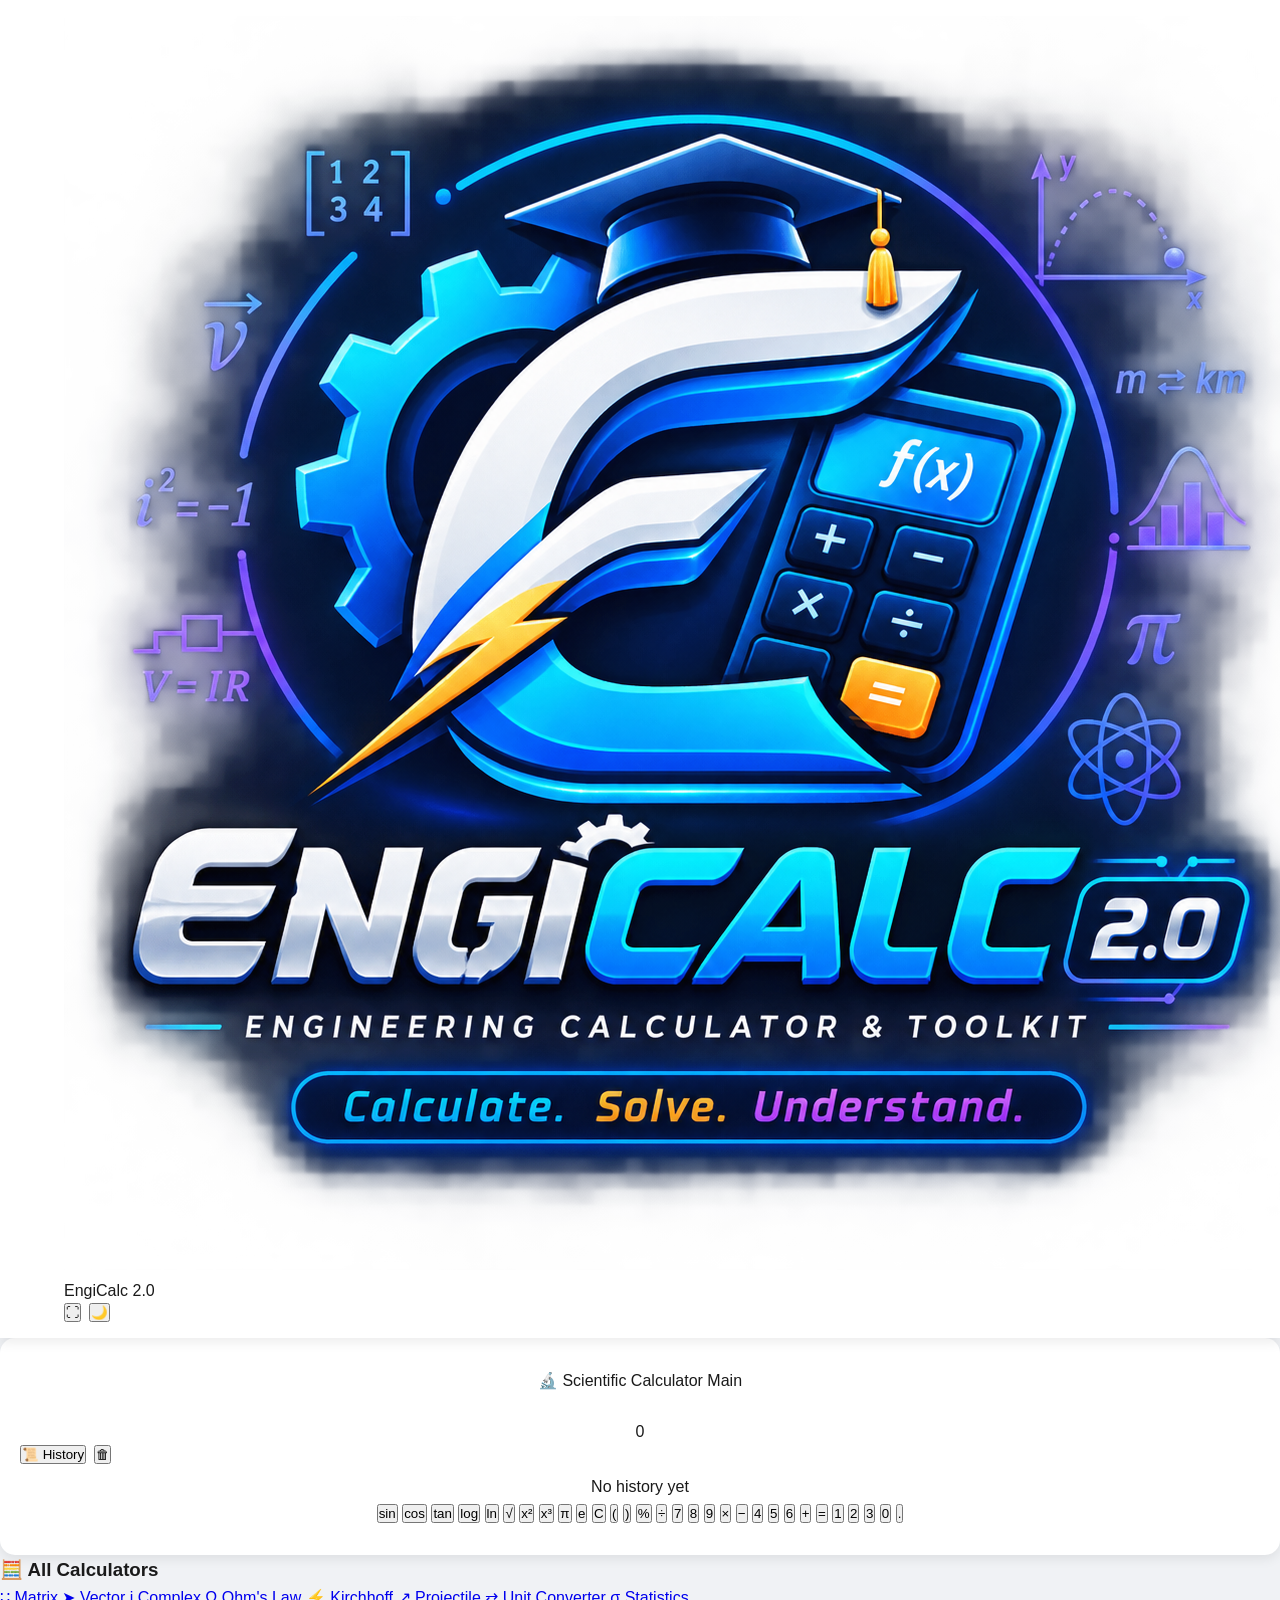
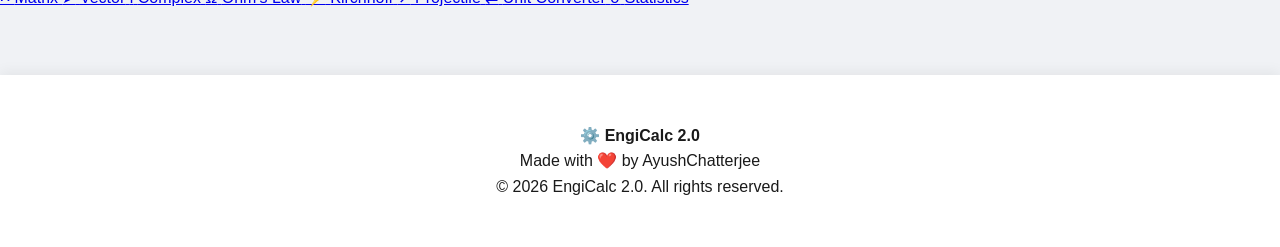
==== commit e47ece2a: "Update index.html" ====
--- a/index.html
+++ b/index.html
@@ -2,104 +2,320 @@
 <html lang="en">
 <head>
     <meta charset="UTF-8">
-    <meta name="viewport" content="width=device-width, initial-scale=1.0">
-    <title>EngiCalc 2.0 | Engineering Dashboard</title>
+    <meta name="viewport" content="width=device-width, initial-scale=1.0, maximum-scale=1.0, user-scalable=no">
+    <title>EngiCalc 2.0</title>
     <link rel="stylesheet" href="style.css">
-    <!-- Font Awesome Icons -->
-    <link rel="stylesheet" href="https://cdnjs.cloudflare.com/ajax/libs/font-awesome/6.4.0/css/all.min.css">
 </head>
 <body>
-
-    <!-- Header Section -->
-    <header>
-        <nav class="navbar">
-            <div class="logo">
-                <img src="engicalc2.0-logo.png" alt="EngiCalc Logo">
-                <span>EngiCalc 2.0</span>
-            </div>
-            <div class="nav-right">
-                <button id="theme-toggle" class="icon-btn">
-                    <i class="fas fa-moon"></i>
-                </button>
-            </div>
-        </nav>
-    </header>
-
-    <!-- Main Content -->
-    <main class="container">
-        <!-- Hero Section -->
-        <section class="hero">
-            <h1>Engineering Blueprint 2.0</h1>
-            <p>Advanced Tools for Professional Engineers</p>
-            <div class="search-box">
-                <i class="fas fa-search"></i>
-                <input type="text" id="calcSearch" placeholder="Search for a calculator..." onkeyup="searchCalculators()">
-            </div>
-        </section>
-
-        <!-- Calculators Grid -->
-        <section class="grid-section">
-            <h2 class="section-title">All Calculators</h2>
-            <div class="calc-grid" id="calcGrid">
-                <!-- Scientific -->
-                <a href="calculator/scientific.html" class="calc-card">
-                    <i class="fas fa-calculator"></i>
-                    <h3>Scientific Calculator</h3>
-                </a>
-                <!-- Matrix -->
-                <a href="calculator/matrix.html" class="calc-card">
-                    <i class="fas fa-th"></i>
-                    <h3>Matrix Calculator</h3>
-                </a>
-                <!-- Ohm's Law -->
-                <a href="calculator/ohms-law.html" class="calc-card">
-                    <i class="fas fa-bolt"></i>
-                    <h3>Ohm’s Law</h3>
-                </a>
-                <!-- Kirchhoff’s Law -->
-                <a href="calculator/kirchhoff.html" class="calc-card">
-                    <i class="fas fa-wave-square"></i>
-                    <h3>Kirchhoff’s Law</h3>
-                </a>
-                <!-- Projectile -->
-                <a href="calculator/projectile.html" class="calc-card">
-                    <i class="fas fa-rocket"></i>
-                    <h3>Projectile Motion</h3>
-                </a>
-                <!-- Unit Converter -->
-                <a href="calculator/unit-converter.html" class="calc-card">
-                    <i class="fas fa-exchange-alt"></i>
-                    <h3>Unit Converter</h3>
-                </a>
-                <!-- Statistics -->
-                <a href="calculator/statistics.html" class="calc-card">
-                    <i class="fas fa-chart-bar"></i>
-                    <h3>Statistics</h3>
-                </a>
-                <!-- Vector -->
-                <a href="calculator/vector.html" class="calc-card">
-                    <i class="fas fa-arrows-up-down-left-right"></i>
-                    <h3>Vector Calculator</h3>
-                </a>
-            </div>
-        </section>
-
-        <!-- Engineering Reference -->
-        <section class="grid-section">
-            <h2 class="section-title">Reference & Resources</h2>
-            <div class="calc-grid">
-                <a href="reference/constants.html" class="calc-card ref">
-                    <i class="fas fa-atom"></i>
-                    <h3>Engineering Constants</h3>
-                </a>
-                <a href="reference/formulas.html" class="calc-card ref">
-                    <i class="fas fa-square-root-variable"></i>
-                    <h3>Math Formulas</h3>
-                </a>
-            </div>
-        </section>
-    </main>
-
-    <!-- Footer Section -->
-    <footer>
-        <div class="footer-con
+    <div class="app-container">
+        <!-- Header -->
+        <header class="header">
+            <div class="logo-area">
+                <img src="engicalc2.0-logo.png" alt="Logo" class="logo-img" onerror="this.src='data:image/svg+xml,%3Csvg xmlns=%22http://www.w3.org/2000/svg%22 width=%2240%22 height=%2240%22%3E%3Crect width=%2240%22 height=%2240%22 rx=%2210%22 fill=%22%233b82f6%22/%3E%3Ctext x=%2220%22 y=%2228%22 text-anchor=%22middle%22 fill=%22white%22 font-size=%2220%22 font-weight=%22bold%22%3E⚙%3C/text%3E%3C/svg%3E'">
+                <span class="logo-text">Engi<span>Calc</span> 2.0</span>
+            </div>
+            <div style="display:flex; gap:8px; align-items:center;">
+                <button class="fullscreen-btn" id="fullscreenBtn" title="Full Screen">⛶</button>
+                <button class="theme-toggle" id="themeToggle">🌙</button>
+            </div>
+        </header>
+
+        <!-- Scientific Calculator -->
+        <div class="calc-card" id="calcCard">
+            <div class="calc-title">
+                <span>🔬 Scientific Calculator</span>
+                <span class="badge">Main</span>
+            </div>
+
+            <!-- Display -->
+            <div class="display" id="display">
+                <div class="expression" id="expression"></div>
+                <div class="result" id="result">0</div>
+            </div>
+
+            <!-- History Controls -->
+            <div style="display:flex; gap:8px; margin-bottom:10px;">
+                <button class="btn btn-history" id="historyToggle">📜 History</button>
+                <button class="btn btn-clear" id="clearHistoryBtn">🗑</button>
+            </div>
+
+            <!-- History Panel -->
+            <div class="history-panel" id="historyPanel">
+                <div id="historyList"></div>
+            </div>
+
+            <!-- Button Grid - Professional Layout -->
+            <div class="btn-grid">
+                <!-- Row 1: Functions -->
+                <button class="btn btn-function" data-value="sin(">sin</button>
+                <button class="btn btn-function" data-value="cos(">cos</button>
+                <button class="btn btn-function" data-value="tan(">tan</button>
+                <button class="btn btn-function" data-value="log(">log</button>
+                <button class="btn btn-function" data-value="ln(">ln</button>
+
+                <!-- Row 2: More Functions -->
+                <button class="btn btn-function" data-value="√(">√</button>
+                <button class="btn btn-function" data-value="²">x²</button>
+                <button class="btn btn-function" data-value="³">x³</button>
+                <button class="btn btn-function" data-value="π">π</button>
+                <button class="btn btn-function" data-value="e">e</button>
+
+                <!-- Row 3: Clear & Parentheses -->
+                <button class="btn btn-clear" data-value="clear">C</button>
+                <button class="btn btn-operator" data-value="(">(</button>
+                <button class="btn btn-operator" data-value=")">)</button>
+                <button class="btn btn-operator" data-value="%">%</button>
+                <button class="btn btn-operator" data-value="/">÷</button>
+
+                <!-- Row 4: Numbers 7-9 & Operators -->
+                <button class="btn btn-number" data-value="7">7</button>
+                <button class="btn btn-number" data-value="8">8</button>
+                <button class="btn btn-number" data-value="9">9</button>
+                <button class="btn btn-operator" data-value="*">×</button>
+                <button class="btn btn-operator" data-value="-">−</button>
+
+                <!-- Row 5: Numbers 4-6 & Operators -->
+                <button class="btn btn-number" data-value="4">4</button>
+                <button class="btn btn-number" data-value="5">5</button>
+                <button class="btn btn-number" data-value="6">6</button>
+                <button class="btn btn-operator" data-value="+">+</button>
+                <button class="btn btn-equals" data-value="=">=</button>
+
+                <!-- Row 6: Numbers 1-3 & Zero -->
+                <button class="btn btn-number" data-value="1">1</button>
+                <button class="btn btn-number" data-value="2">2</button>
+                <button class="btn btn-number" data-value="3">3</button>
+                <button class="btn btn-number" data-value="0" style="grid-column: span 2;">0</button>
+                <button class="btn btn-number" data-value=".">.</button>
+            </div>
+        </div>
+
+        <!-- All Calculators -->
+        <div class="tools-section">
+            <h3>🧮 All Calculators</h3>
+            <div class="tool-grid">
+                <a href="calculator/matrix.html" class="tool-item">
+                    <span class="icon">∷</span>
+                    <span class="name">Matrix</span>
+                </a>
+                <a href="calculator/vector.html" class="tool-item">
+                    <span class="icon">➤</span>
+                    <span class="name">Vector</span>
+                </a>
+                <a href="calculator/complex.html" class="tool-item">
+                    <span class="icon">i</span>
+                    <span class="name">Complex</span>
+                </a>
+                <a href="calculator/ohms-law.html" class="tool-item">
+                    <span class="icon">Ω</span>
+                    <span class="name">Ohm's Law</span>
+                </a>
+                <a href="calculator/kirchhoff.html" class="tool-item">
+                    <span class="icon">⚡</span>
+                    <span class="name">Kirchhoff</span>
+                </a>
+                <a href="calculator/projectile.html" class="tool-item">
+                    <span class="icon">↗</span>
+                    <span class="name">Projectile</span>
+                </a>
+                <a href="calculator/unit-converter.html" class="tool-item">
+                    <span class="icon">⇄</span>
+                    <span class="name">Unit Converter</span>
+                </a>
+                <a href="calculator/statistics.html" class="tool-item">
+                    <span class="icon">σ</span>
+                    <span class="name">Statistics</span>
+                </a>
+            </div>
+        </div>
+
+        <!-- Footer -->
+        <footer class="footer">
+            ⚙️ <strong>EngiCalc 2.0</strong><br>
+            Made with ❤️ by AyushChatterjee<br>
+            © 2026 EngiCalc 2.0. All rights reserved.
+        </footer>
+    </div>
+
+    <script src="script.js"></script>
+    <script>
+        // ===== FULL SCREEN FUNCTIONALITY =====
+        const fullscreenBtn = document.getElementById('fullscreenBtn');
+        const calcCard = document.getElementById('calcCard');
+
+        fullscreenBtn.addEventListener('click', function() {
+            if (!document.fullscreenElement) {
+                // Enter fullscreen
+                if (calcCard.requestFullscreen) {
+                    calcCard.requestFullscreen();
+                } else if (calcCard.webkitRequestFullscreen) {
+                    calcCard.webkitRequestFullscreen();
+                } else if (calcCard.msRequestFullscreen) {
+                    calcCard.msRequestFullscreen();
+                }
+                fullscreenBtn.textContent = '⛶';
+                fullscreenBtn.style.background = '#22d3ee';
+            } else {
+                // Exit fullscreen
+                if (document.exitFullscreen) {
+                    document.exitFullscreen();
+                } else if (document.webkitExitFullscreen) {
+                    document.webkitExitFullscreen();
+                } else if (document.msExitFullscreen) {
+                    document.msExitFullscreen();
+                }
+                fullscreenBtn.textContent = '⛶';
+                fullscreenBtn.style.background = '';
+            }
+        });
+
+        // Update fullscreen button on exit
+        document.addEventListener('fullscreenchange', function() {
+            if (!document.fullscreenElement) {
+                fullscreenBtn.textContent = '⛶';
+                fullscreenBtn.style.background = '';
+            }
+        });
+
+        // ===== CALCULATOR LOGIC =====
+        (function() {
+            const displayExpr = document.getElementById('expression');
+            const displayResult = document.getElementById('result');
+            const historyList = document.getElementById('historyList');
+            const historyPanel = document.getElementById('historyPanel');
+            const historyToggle = document.getElementById('historyToggle');
+            const clearHistoryBtn = document.getElementById('clearHistoryBtn');
+
+            let currentExpression = '';
+            let history = JSON.parse(localStorage.getItem('engicalc_history')) || [];
+            let isResultShown = false;
+
+            function updateHistoryUI() {
+                historyList.innerHTML = '';
+                if (history.length === 0) {
+                    historyList.innerHTML = '<div class="empty-history">No history yet</div>';
+                    return;
+                }
+                const reversed = [...history].reverse();
+                reversed.forEach(entry => {
+                    const div = document.createElement('div');
+                    div.className = 'h-entry';
+                    div.innerHTML = `<span class="h-expr">${escapeHtml(entry.expr)}</span><span class="h-result">= ${escapeHtml(entry.result)}</span>`;
+                    historyList.appendChild(div);
+                });
+            }
+
+            function escapeHtml(text) {
+                const div = document.createElement('div');
+                div.textContent = text;
+                return div.innerHTML;
+            }
+
+            function saveHistory(expr, result) {
+                history.push({ expr: expr, result: result });
+                if (history.length > 50) history.shift();
+                localStorage.setItem('engicalc_history', JSON.stringify(history));
+                updateHistoryUI();
+            }
+
+            let historyOpen = false;
+            historyToggle.addEventListener('click', function() {
+                historyOpen = !historyOpen;
+                historyPanel.classList.toggle('open', historyOpen);
+                historyToggle.textContent = historyOpen ? '📜 Hide History' : '📜 History';
+                if (historyOpen) updateHistoryUI();
+            });
+
+            clearHistoryBtn.addEventListener('click', function() {
+                if (confirm('Clear all history?')) {
+                    history = [];
+                    localStorage.setItem('engicalc_history', JSON.stringify(history));
+                    updateHistoryUI();
+                    if (historyOpen) {
+                        historyList.innerHTML = '<div class="empty-history">No history yet</div>';
+                    }
+                }
+            });
+
+            function evaluateExpression(expr) {
+                if (!expr || expr.trim() === '') return 0;
+                let sanitized = expr
+                    .replace(/sin\(/g, 'Math.sin(')
+                    .replace(/cos\(/g, 'Math.cos(')
+                    .replace(/tan\(/g, 'Math.tan(')
+                    .replace(/log\(/g, 'Math.log10(')
+                    .replace(/ln\(/g, 'Math.log(')
+                    .replace(/√\(/g, 'Math.sqrt(')
+                    .replace(/π/g, 'Math.PI')
+                    .replace(/e(?![xp])/g, 'Math.E')
+                    .replace(/²/g, '**2')
+                    .replace(/³/g, '**3');
+                try {
+                    const result = Function('"use strict"; return (' + sanitized + ')')();
+                    return result;
+                } catch (e) {
+                    return 'Error';
+                }
+            }
+
+            function updateDisplay() {
+                displayExpr.textContent = currentExpression || '\u200B';
+                if (currentExpression.trim() === '') {
+                    displayResult.textContent = '0';
+                    return;
+                }
+                const result = evaluateExpression(currentExpression);
+                if (result !== undefined && !isNaN(result) && isFinite(result)) {
+                    displayResult.textContent = result;
+                } else {
+                    displayResult.textContent = 'Error';
+                }
+            }
+
+            document.querySelectorAll('.btn[data-value]').forEach(btn => {
+                btn.addEventListener('click', function() {
+                    const value = this.dataset.value;
+                    if (value === 'clear') {
+                        currentExpression = '';
+                        isResultShown = false;
+                        updateDisplay();
+                        return;
+                    }
+                    if (value === '=') {
+                        if (currentExpression.trim() === '') return;
+                        const result = evaluateExpression(currentExpression);
+                        if (result !== undefined && !isNaN(result) && isFinite(result)) {
+                            const resultStr = String(result);
+                            saveHistory(currentExpression, resultStr);
+                            currentExpression = resultStr;
+                            isResultShown = true;
+                            updateDisplay();
+                        }
+                        return;
+                    }
+                    if (isResultShown) {
+                        if (!['+', '-', '*', '/', '%', '(', ')'].includes(value)) {
+                            currentExpression = '';
+                        }
+                        isResultShown = false;
+                    }
+                    currentExpression += value;
+                    updateDisplay();
+                });
+            });
+
+            document.addEventListener('keydown', function(e) {
+                const key = e.key;
+                if (key === 'Enter') { document.querySelector('[data-value="="]').click(); e.preventDefault(); return; }
+                if (key === 'Backspace') { currentExpression = currentExpression.slice(0, -1); isResultShown = false; updateDisplay(); e.preventDefault(); return; }
+                if (key === 'Escape') { document.querySelector('[data-value="clear"]').click(); e.preventDefault(); return; }
+                const validKeys = '0123456789+-*/().%';
+                if (validKeys.includes(key)) { document.querySelector(`[data-value="${key}"]`)?.click(); e.preventDefault(); }
+            });
+
+            updateDisplay();
+            updateHistoryUI();
+        })();
+    </script>
+</body>
+</html>
--- a/style.css
+++ b/style.css
@@ -1,506 +1,195 @@
-/* =====================================================
-   SCIENTIFIC CALCULATOR
-===================================================== */
-
-.scientific-section {
-
-    display: none;
-
-    width: 100%;
-
-    max-width: 720px;
-
-    margin: 30px auto;
-
-    padding: 0 16px;
-
+/* Variables for Themes */
+:root {
+    --bg-color: #f0f2f5;
+    --card-bg: #ffffff;
+    --text-color: #1a1a1a;
+    --primary-blue: #007bff;
+    --header-bg: #ffffff;
+    --shadow: 0 4px 12px rgba(0,0,0,0.08);
 }
 
-
-.scientific-section.scientific-open {
-
-    display: block;
-
-    animation: scientificOpen 0.3s ease;
-
+body.dark-mode {
+    --bg-color: #0f172a;
+    --card-bg: #1e293b;
+    --text-color: #f8fafc;
+    --primary-blue: #38bdf8;
+    --header-bg: #1e293b;
+    --shadow: 0 4px 15px rgba(0,0,0,0.3);
 }
 
-
-@keyframes scientificOpen {
-
-    from {
-
-        opacity: 0;
-
-        transform: translateY(15px);
-
-    }
-
-    to {
-
-        opacity: 1;
-
-        transform: translateY(0);
-
-    }
-
+* {
+    margin: 0;
+    padding: 0;
+    box-sizing: border-box;
 }
 
-
-.scientific-card {
-
-    background:
-        rgba(15, 23, 42, 0.96);
-
-    border:
-        1px solid rgba(96, 165, 250, 0.25);
-
-    border-radius: 24px;
-
-    padding: 20px;
-
-    box-shadow:
-        0 20px 60px rgba(0,0,0,0.35);
-
+body {
+    background-color: var(--bg-color);
+    color: var(--text-color);
+    font-family: 'Segoe UI', Roboto, Helvetica, Arial, sans-serif;
+    transition: background 0.3s ease;
+    line-height: 1.6;
 }
 
-
-.scientific-header {
-
-    display: flex;
-
-    align-items: flex-start;
-
-    justify-content: space-between;
-
-    gap: 15px;
-
-    margin-bottom: 18px;
-
+/* Navbar */
+header {
+    background: var(--header-bg);
+    padding: 1rem 5%;
+    box-shadow: var(--shadow);
+    position: sticky;
+    top: 0;
+    z-index: 1000;
 }
 
-
-.scientific-header h2 {
-
-    margin: 5px 0;
-
+.navbar {
+    display: flex;
+    justify-content: space-between;
+    align-items: center;
 }
 
-
-.scientific-header p {
-
-    opacity: 0.7;
-
+.logo {
+    display: flex;
+    align-items: center;
+    gap: 12px;
 }
 
-
-.scientific-close {
-
-    width: 42px;
-
-    height: 42px;
-
-    border: 0;
-
-    border-radius: 12px;
-
-    cursor: pointer;
-
-    font-size: 18px;
-
+.logo img {
+    height: 40px;
 }
 
-
-.scientific-display {
-
-    background:
-        #020617;
-
-    border-radius: 16px;
-
-    padding: 15px;
-
-    margin-bottom: 12px;
-
+.logo span {
+    font-size: 1.4rem;
+    font-weight: 800;
+    color: var(--primary-blue);
 }
 
-
-.scientific-expression {
-
-    min-height: 22px;
-
-    text-align: right;
-
-    color: #94a3b8;
-
-    font-size: 14px;
-
-    overflow-x: auto;
-
-    white-space: nowrap;
-
+#theme-toggle {
+    background: none;
+    border: 2px solid var(--primary-blue);
+    color: var(--primary-blue);
+    padding: 8px 12px;
+    border-radius: 50%;
+    cursor: pointer;
+    transition: 0.3s;
 }
 
-
-#scientificDisplay {
-
-    width: 100%;
-
-    border: 0;
-
-    outline: 0;
-
-    background: transparent;
-
+#theme-toggle:hover {
+    background: var(--primary-blue);
     color: white;
-
-    text-align: right;
-
-    font-size: clamp(28px, 6vw, 42px);
-
-    font-weight: 600;
-
-    margin-top: 5px;
-
 }
 
-
-.angle-row {
-
-    display: grid;
-
-    grid-template-columns: 1fr 1fr;
-
-    gap: 8px;
-
-    margin-bottom: 10px;
-
+/* Container & Hero */
+.container {
+    max-width: 1200px;
+    margin: 0 auto;
+    padding: 2rem 5%;
 }
 
-
-.angle-button {
-
-    min-height: 40px;
-
-    border: 0;
-
-    border-radius: 10px;
-
-    cursor: pointer;
-
-    font-weight: 700;
-
-    background: rgba(255,255,255,0.08);
-
-    color: inherit;
-
+.hero {
+    text-align: center;
+    padding: 3rem 0;
 }
 
-
-.angle-button.active {
-
-    background: #2563eb;
-
-    color: white;
-
+.hero h1 {
+    font-size: 2.5rem;
+    margin-bottom: 0.5rem;
 }
 
-
-.scientific-buttons {
-
-    display: grid;
-
-    grid-template-columns:
-        repeat(5, 1fr);
-
-    gap: 8px;
-
+.search-box {
+    margin: 2rem auto;
+    max-width: 600px;
+    position: relative;
 }
 
-
-.scientific-buttons button {
-
-    min-height: 54px;
-
-    border: 0;
-
-    border-radius: 13px;
-
-    cursor: pointer;
-
-    font-size: 17px;
-
-    font-weight: 600;
-
-    background:
-        rgba(255,255,255,0.08);
-
-    color: inherit;
-
-    transition:
-        transform 0.12s ease,
-        background 0.15s ease;
-
+.search-box input {
+    width: 100%;
+    padding: 15px 50px;
+    border-radius: 30px;
+    border: none;
+    background: var(--card-bg);
+    color: var(--text-color);
+    box-shadow: var(--shadow);
+    font-size: 1rem;
 }
 
-
-.scientific-buttons button:hover {
-
-    background:
-        rgba(255,255,255,0.14);
-
+.search-box i {
+    position: absolute;
+    left: 20px;
+    top: 50%;
+    transform: translateY(-50%);
+    color: var(--primary-blue);
 }
 
-
-.scientific-buttons button:active {
-
-    transform: scale(0.95);
-
+/* Grid Section */
+.section-title {
+    margin: 2rem 0 1.5rem;
+    border-left: 5px solid var(--primary-blue);
+    padding-left: 15px;
 }
 
-
-.scientific-buttons
-.calc-function {
-
-    background:
-        rgba(37, 99, 235, 0.18);
-
+.calc-grid {
+    display: grid;
+    grid-template-columns: repeat(auto-fill, minmax(220px, 1fr));
+    gap: 20px;
 }
 
-
-.scientific-buttons
-.calc-operator {
-
-    background:
-        rgba(245, 158, 11, 0.18);
-
+.calc-card {
+    background: var(--card-bg);
+    padding: 30px 20px;
+    border-radius: 15px;
+    text-align: center;
+    text-decoration: none;
+    color: var(--text-color);
+    box-shadow: var(--shadow);
+    transition: 0.3s;
 }
 
-
-.scientific-buttons
-.calc-equals {
-
-    background:
-        #2563eb;
-
-    color: white;
-
-    grid-column:
-        span 2;
-
+.calc-card:hover {
+    transform: translateY(-8px);
+    border: 1px solid var(--primary-blue);
 }
 
-
-.scientific-buttons
-.danger {
-
-    background:
-        rgba(239, 68, 68, 0.2);
-
+.calc-card i {
+    font-size: 2.5rem;
+    color: var(--primary-blue);
+    margin-bottom: 15px;
 }
 
-
-/* =====================================================
-   LIGHT MODE
-===================================================== */
-
-body.light-mode
-.scientific-card {
-
-    background:
-        #ffffff;
-
-    color:
-        #0f172a;
-
-    border-color:
-        rgba(37, 99, 235, 0.2);
-
+.calc-card.ref {
+    background: linear-gradient(135deg, var(--card-bg), #eef);
 }
 
-
-body.light-mode
-.scientific-display {
-
-    background:
-        #f1f5f9;
-
+body.dark-mode .calc-card.ref {
+    background: linear-gradient(135deg, var(--card-bg), #1e294b);
 }
 
-
-body.light-mode
-#scientificDisplay {
-
-    color:
-        #0f172a;
-
+/* Footer */
+footer {
+    background: var(--header-bg);
+    padding: 3rem 5%;
+    text-align: center;
+    margin-top: 4rem;
+    box-shadow: 0 -4px 12px rgba(0,0,0,0.05);
 }
 
-
-body.light-mode
-.scientific-buttons button {
-
-    background:
-        #e2e8f0;
-
-    color:
-        #0f172a;
-
+.footer-logo {
+    height: 50px;
+    margin-bottom: 15px;
 }
 
-
-body.light-mode
-.scientific-buttons
-.calc-function {
-
-    background:
-        #dbeafe;
-
+.footer-container a {
+    color: var(--primary-blue);
+    text-decoration: none;
 }
 
-
-body.light-mode
-.scientific-buttons
-.calc-operator {
-
-    background:
-        #fef3c7;
-
+.copyright {
+    margin-top: 15px;
+    font-size: 0.9rem;
+    opacity: 0.7;
 }
 
-
-/* =====================================================
-   MOBILE
-===================================================== */
-
-@media (max-width: 600px) {
-
-    .scientific-section {
-
-        padding:
-            0 10px;
-
-        margin:
-            20px auto;
-
-    }
-
-
-    .scientific-card {
-
-        padding:
-            12px;
-
-        border-radius:
-            18px;
-
-    }
-
-
-    .scientific-header {
-
-        margin-bottom:
-            12px;
-
-    }
-
-
-    .scientific-header h2 {
-
-        font-size:
-            22px;
-
-    }
-
-
-    .scientific-header p {
-
-        font-size:
-            13px;
-
-    }
-
-
-    .scientific-close {
-
-        width:
-            38px;
-
-        height:
-            38px;
-
-    }
-
-
-    .scientific-buttons {
-
-        gap:
-            6px;
-
-    }
-
-
-    .scientific-buttons button {
-
-        min-height:
-            50px;
-
-        border-radius:
-            11px;
-
-        font-size:
-            15px;
-
-    }
-
-
-    #scientificDisplay {
-
-        font-size:
-            30px;
-
-    }
-
+/* Responsive */
+@media (max-width: 768px) {
+    .hero h1 { font-size: 1.8rem; }
+    .calc-grid { grid-template-columns: repeat(auto-fill, minmax(160px, 1fr)); }
 }
-
-
-@media (max-width: 380px) {
-
-    .scientific-card {
-
-        padding:
-            9px;
-
-    }
-
-
-    .scientific-buttons {
-
-        gap:
-            5px;
-
-    }
-
-
-    .scientific-buttons button {
-
-        min-height:
-            46px;
-
-        font-size:
-            14px;
-
-        border-radius:
-            9px;
-
-    }
-
-
-    #scientificDisplay {
-
-        font-size:
-            26px;
-
-    }
-
-}
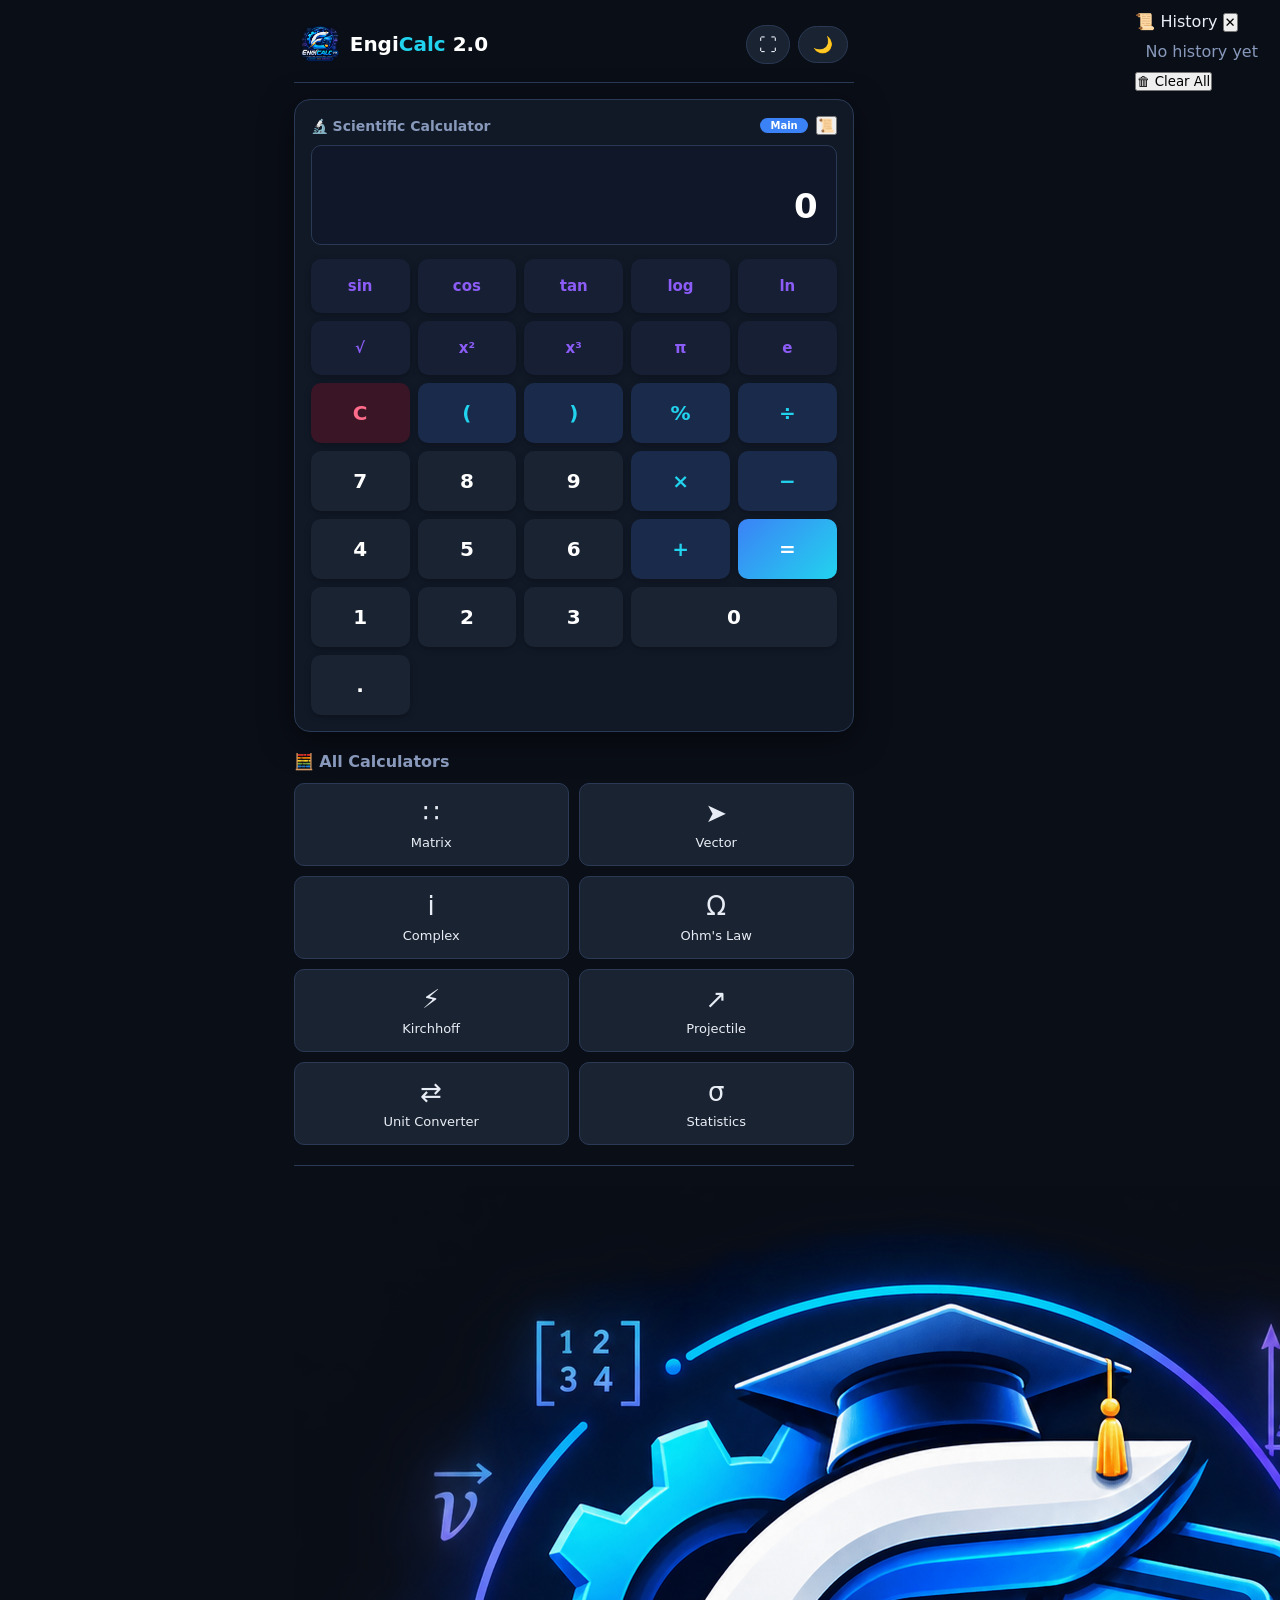
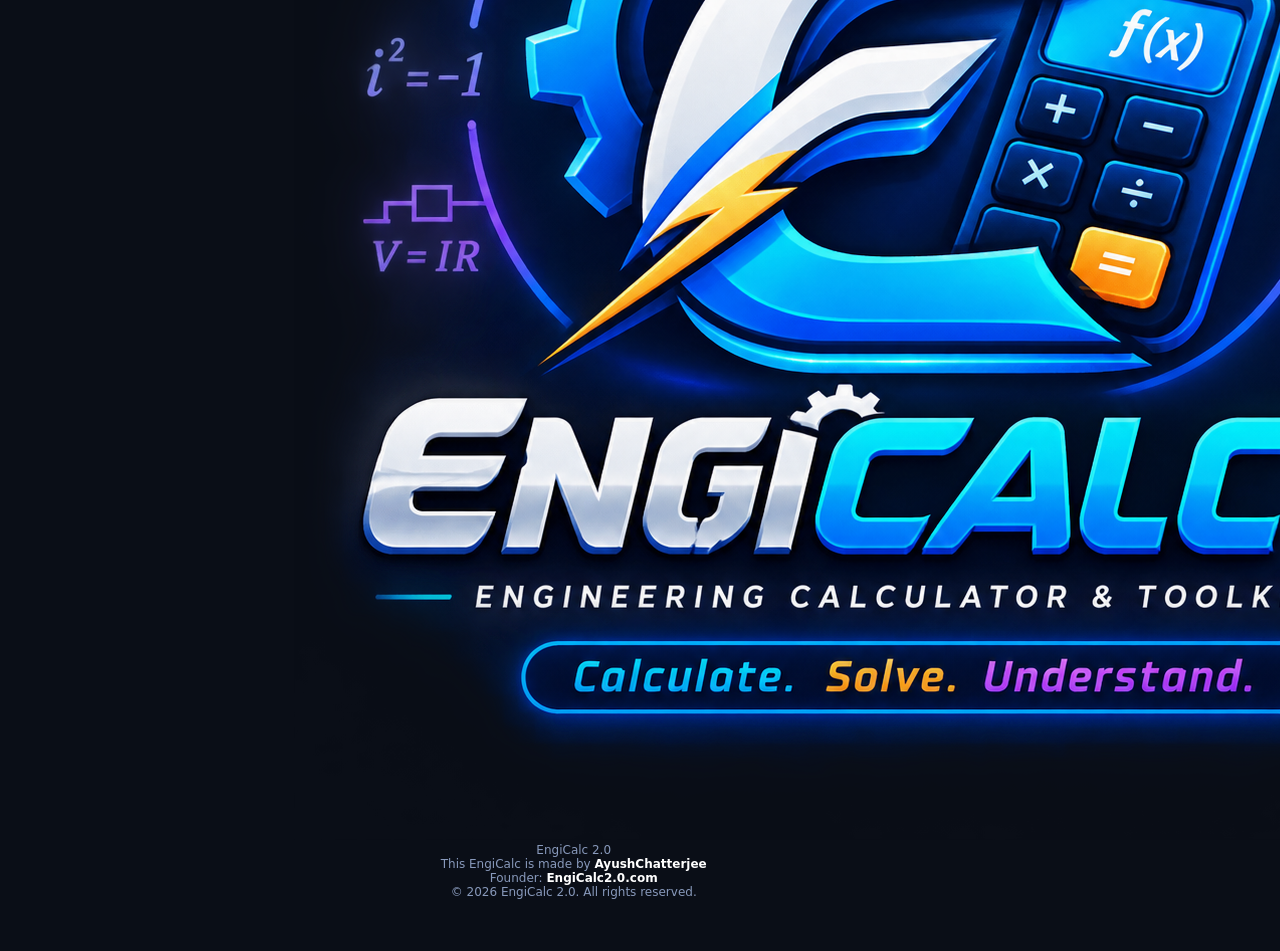
==== commit 6acab711: "Update index.html" ====
--- a/index.html
+++ b/index.html
@@ -8,10 +8,11 @@
 </head>
 <body>
     <div class="app-container">
-        <!-- Header -->
+        <!-- ===== HEADER ===== -->
         <header class="header">
             <div class="logo-area">
-                <img src="engicalc2.0-logo.png" alt="Logo" class="logo-img" onerror="this.src='data:image/svg+xml,%3Csvg xmlns=%22http://www.w3.org/2000/svg%22 width=%2240%22 height=%2240%22%3E%3Crect width=%2240%22 height=%2240%22 rx=%2210%22 fill=%22%233b82f6%22/%3E%3Ctext x=%2220%22 y=%2228%22 text-anchor=%22middle%22 fill=%22white%22 font-size=%2220%22 font-weight=%22bold%22%3E⚙%3C/text%3E%3C/svg%3E'">
+                <img src="engicalc2.0-logo.png" alt="EngiCalc Logo" class="logo-img" 
+                     onerror="this.src='data:image/svg+xml,%3Csvg xmlns=%22http://www.w3.org/2000/svg%22 width=%2240%22 height=%2240%22%3E%3Crect width=%2240%22 height=%2240%22 rx=%2210%22 fill=%22%233b82f6%22/%3E%3Ctext x=%2220%22 y=%2228%22 text-anchor=%22middle%22 fill=%22white%22 font-size=%2220%22 font-weight=%22bold%22%3E⚙%3C/text%3E%3C/svg%3E'">
                 <span class="logo-text">Engi<span>Calc</span> 2.0</span>
             </div>
             <div style="display:flex; gap:8px; align-items:center;">
@@ -20,11 +21,14 @@
             </div>
         </header>
 
-        <!-- Scientific Calculator -->
+        <!-- ===== SCIENTIFIC CALCULATOR ===== -->
         <div class="calc-card" id="calcCard">
             <div class="calc-title">
                 <span>🔬 Scientific Calculator</span>
-                <span class="badge">Main</span>
+                <div style="display:flex; gap:8px; align-items:center;">
+                    <span class="badge">Main</span>
+                    <button class="btn-history-icon" id="historyToggle" title="History">📜</button>
+                </div>
             </div>
 
             <!-- Display -->
@@ -33,55 +37,38 @@
                 <div class="result" id="result">0</div>
             </div>
 
-            <!-- History Controls -->
-            <div style="display:flex; gap:8px; margin-bottom:10px;">
-                <button class="btn btn-history" id="historyToggle">📜 History</button>
-                <button class="btn btn-clear" id="clearHistoryBtn">🗑</button>
-            </div>
-
-            <!-- History Panel -->
-            <div class="history-panel" id="historyPanel">
-                <div id="historyList"></div>
-            </div>
-
-            <!-- Button Grid - Professional Layout -->
+            <!-- Button Grid -->
             <div class="btn-grid">
-                <!-- Row 1: Functions -->
                 <button class="btn btn-function" data-value="sin(">sin</button>
                 <button class="btn btn-function" data-value="cos(">cos</button>
                 <button class="btn btn-function" data-value="tan(">tan</button>
                 <button class="btn btn-function" data-value="log(">log</button>
                 <button class="btn btn-function" data-value="ln(">ln</button>
 
-                <!-- Row 2: More Functions -->
                 <button class="btn btn-function" data-value="√(">√</button>
                 <button class="btn btn-function" data-value="²">x²</button>
                 <button class="btn btn-function" data-value="³">x³</button>
                 <button class="btn btn-function" data-value="π">π</button>
                 <button class="btn btn-function" data-value="e">e</button>
 
-                <!-- Row 3: Clear & Parentheses -->
                 <button class="btn btn-clear" data-value="clear">C</button>
                 <button class="btn btn-operator" data-value="(">(</button>
                 <button class="btn btn-operator" data-value=")">)</button>
                 <button class="btn btn-operator" data-value="%">%</button>
                 <button class="btn btn-operator" data-value="/">÷</button>
 
-                <!-- Row 4: Numbers 7-9 & Operators -->
                 <button class="btn btn-number" data-value="7">7</button>
                 <button class="btn btn-number" data-value="8">8</button>
                 <button class="btn btn-number" data-value="9">9</button>
                 <button class="btn btn-operator" data-value="*">×</button>
                 <button class="btn btn-operator" data-value="-">−</button>
 
-                <!-- Row 5: Numbers 4-6 & Operators -->
                 <button class="btn btn-number" data-value="4">4</button>
                 <button class="btn btn-number" data-value="5">5</button>
                 <button class="btn btn-number" data-value="6">6</button>
                 <button class="btn btn-operator" data-value="+">+</button>
                 <button class="btn btn-equals" data-value="=">=</button>
 
-                <!-- Row 6: Numbers 1-3 & Zero -->
                 <button class="btn btn-number" data-value="1">1</button>
                 <button class="btn btn-number" data-value="2">2</button>
                 <button class="btn btn-number" data-value="3">3</button>
@@ -90,7 +77,7 @@
             </div>
         </div>
 
-        <!-- All Calculators -->
+        <!-- ===== ALL CALCULATORS ===== -->
         <div class="tools-section">
             <h3>🧮 All Calculators</h3>
             <div class="tool-grid">
@@ -129,23 +116,44 @@
             </div>
         </div>
 
-        <!-- Footer -->
+        <!-- ===== FOOTER WITH LOGO ===== -->
         <footer class="footer">
-            ⚙️ <strong>EngiCalc 2.0</strong><br>
-            Made with ❤️ by AyushChatterjee<br>
-            © 2026 EngiCalc 2.0. All rights reserved.
+            <div class="footer-content">
+                <div class="footer-logo-area">
+                    <img src="engicalc2.0-logo.png" alt="EngiCalc Logo" class="footer-logo-img" 
+                         onerror="this.src='data:image/svg+xml,%3Csvg xmlns=%22http://www.w3.org/2000/svg%22 width=%2236%22 height=%2236%22%3E%3Crect width=%2236%22 height=%2236%22 rx=%228%22 fill=%22%233b82f6%22/%3E%3Ctext x=%2218%22 y=%2225%22 text-anchor=%22middle%22 fill=%22white%22 font-size=%2218%22 font-weight=%22bold%22%3E⚙%3C/text%3E%3C/svg%3E'">
+                    <span class="footer-logo-text">Engi<span>Calc</span> 2.0</span>
+                </div>
+                <p class="footer-text">This EngiCalc is made by <strong>AyushChatterjee</strong></p>
+                <p class="footer-text">Founder: <strong>EngiCalc2.0.com</strong></p>
+                <p class="footer-copy">© 2026 EngiCalc 2.0. All rights reserved.</p>
+            </div>
         </footer>
     </div>
 
+    <!-- ===== HISTORY SIDEBAR ===== -->
+    <div class="history-overlay" id="historyOverlay"></div>
+    <div class="history-sidebar" id="historySidebar">
+        <div class="history-header">
+            <span>📜 History</span>
+            <button class="history-close" id="historyClose">✕</button>
+        </div>
+        <div class="history-body" id="historyList">
+            <div class="empty-history">No history yet</div>
+        </div>
+        <div class="history-footer">
+            <button class="btn-clear-history" id="clearHistoryBtn">🗑 Clear All</button>
+        </div>
+    </div>
+
     <script src="script.js"></script>
     <script>
-        // ===== FULL SCREEN FUNCTIONALITY =====
+        // ===== FULL SCREEN =====
         const fullscreenBtn = document.getElementById('fullscreenBtn');
         const calcCard = document.getElementById('calcCard');
 
         fullscreenBtn.addEventListener('click', function() {
             if (!document.fullscreenElement) {
-                // Enter fullscreen
                 if (calcCard.requestFullscreen) {
                     calcCard.requestFullscreen();
                 } else if (calcCard.webkitRequestFullscreen) {
@@ -153,10 +161,8 @@
                 } else if (calcCard.msRequestFullscreen) {
                     calcCard.msRequestFullscreen();
                 }
-                fullscreenBtn.textContent = '⛶';
                 fullscreenBtn.style.background = '#22d3ee';
             } else {
-                // Exit fullscreen
                 if (document.exitFullscreen) {
                     document.exitFullscreen();
                 } else if (document.webkitExitFullscreen) {
@@ -164,158 +170,160 @@
                 } else if (document.msExitFullscreen) {
                     document.msExitFullscreen();
                 }
-                fullscreenBtn.textContent = '⛶';
                 fullscreenBtn.style.background = '';
             }
         });
 
-        // Update fullscreen button on exit
         document.addEventListener('fullscreenchange', function() {
             if (!document.fullscreenElement) {
-                fullscreenBtn.textContent = '⛶';
                 fullscreenBtn.style.background = '';
             }
         });
 
+        // ===== HISTORY SIDEBAR =====
+        const historySidebar = document.getElementById('historySidebar');
+        const historyOverlay = document.getElementById('historyOverlay');
+        const historyToggleBtn = document.getElementById('historyToggle');
+        const historyCloseBtn = document.getElementById('historyClose');
+        const historyList = document.getElementById('historyList');
+
+        function openHistory() {
+            historySidebar.classList.add('open');
+            historyOverlay.classList.add('active');
+            updateHistoryUI();
+        }
+
+        function closeHistory() {
+            historySidebar.classList.remove('open');
+            historyOverlay.classList.remove('active');
+        }
+
+        historyToggleBtn.addEventListener('click', openHistory);
+        historyCloseBtn.addEventListener('click', closeHistory);
+        historyOverlay.addEventListener('click', closeHistory);
+
         // ===== CALCULATOR LOGIC =====
-        (function() {
-            const displayExpr = document.getElementById('expression');
-            const displayResult = document.getElementById('result');
-            const historyList = document.getElementById('historyList');
-            const historyPanel = document.getElementById('historyPanel');
-            const historyToggle = document.getElementById('historyToggle');
-            const clearHistoryBtn = document.getElementById('clearHistoryBtn');
-
-            let currentExpression = '';
-            let history = JSON.parse(localStorage.getItem('engicalc_history')) || [];
-            let isResultShown = false;
-
-            function updateHistoryUI() {
-                historyList.innerHTML = '';
-                if (history.length === 0) {
-                    historyList.innerHTML = '<div class="empty-history">No history yet</div>';
-                    return;
-                }
-                const reversed = [...history].reverse();
-                reversed.forEach(entry => {
-                    const div = document.createElement('div');
-                    div.className = 'h-entry';
-                    div.innerHTML = `<span class="h-expr">${escapeHtml(entry.expr)}</span><span class="h-result">= ${escapeHtml(entry.result)}</span>`;
-                    historyList.appendChild(div);
-                });
-            }
-
-            function escapeHtml(text) {
+        const displayExpr = document.getElementById('expression');
+        const displayResult = document.getElementById('result');
+        const clearHistoryBtn = document.getElementById('clearHistoryBtn');
+
+        let currentExpression = '';
+        let history = JSON.parse(localStorage.getItem('engicalc_history')) || [];
+        let isResultShown = false;
+
+        function updateHistoryUI() {
+            historyList.innerHTML = '';
+            if (history.length === 0) {
+                historyList.innerHTML = '<div class="empty-history">No history yet</div>';
+                return;
+            }
+            const reversed = [...history].reverse();
+            reversed.forEach(entry => {
                 const div = document.createElement('div');
-                div.textContent = text;
-                return div.innerHTML;
-            }
-
-            function saveHistory(expr, result) {
-                history.push({ expr: expr, result: result });
-                if (history.length > 50) history.shift();
+                div.className = 'h-entry';
+                div.innerHTML = `<span class="h-expr">${escapeHtml(entry.expr)}</span><span class="h-result">= ${escapeHtml(entry.result)}</span>`;
+                historyList.appendChild(div);
+            });
+        }
+
+        function escapeHtml(text) {
+            const div = document.createElement('div');
+            div.textContent = text;
+            return div.innerHTML;
+        }
+
+        function saveHistory(expr, result) {
+            history.push({ expr: expr, result: result });
+            if (history.length > 50) history.shift();
+            localStorage.setItem('engicalc_history', JSON.stringify(history));
+        }
+
+        clearHistoryBtn.addEventListener('click', function() {
+            if (confirm('Clear all history?')) {
+                history = [];
                 localStorage.setItem('engicalc_history', JSON.stringify(history));
                 updateHistoryUI();
             }
-
-            let historyOpen = false;
-            historyToggle.addEventListener('click', function() {
-                historyOpen = !historyOpen;
-                historyPanel.classList.toggle('open', historyOpen);
-                historyToggle.textContent = historyOpen ? '📜 Hide History' : '📜 History';
-                if (historyOpen) updateHistoryUI();
+        });
+
+        function evaluateExpression(expr) {
+            if (!expr || expr.trim() === '') return 0;
+            let sanitized = expr
+                .replace(/sin\(/g, 'Math.sin(')
+                .replace(/cos\(/g, 'Math.cos(')
+                .replace(/tan\(/g, 'Math.tan(')
+                .replace(/log\(/g, 'Math.log10(')
+                .replace(/ln\(/g, 'Math.log(')
+                .replace(/√\(/g, 'Math.sqrt(')
+                .replace(/π/g, 'Math.PI')
+                .replace(/e(?![xp])/g, 'Math.E')
+                .replace(/²/g, '**2')
+                .replace(/³/g, '**3');
+            try {
+                const result = Function('"use strict"; return (' + sanitized + ')')();
+                return result;
+            } catch (e) {
+                return 'Error';
+            }
+        }
+
+        function updateDisplay() {
+            displayExpr.textContent = currentExpression || '\u200B';
+            if (currentExpression.trim() === '') {
+                displayResult.textContent = '0';
+                return;
+            }
+            const result = evaluateExpression(currentExpression);
+            if (result !== undefined && !isNaN(result) && isFinite(result)) {
+                displayResult.textContent = result;
+            } else {
+                displayResult.textContent = 'Error';
+            }
+        }
+
+        document.querySelectorAll('.btn[data-value]').forEach(btn => {
+            btn.addEventListener('click', function() {
+                const value = this.dataset.value;
+                if (value === 'clear') {
+                    currentExpression = '';
+                    isResultShown = false;
+                    updateDisplay();
+                    return;
+                }
+                if (value === '=') {
+                    if (currentExpression.trim() === '') return;
+                    const result = evaluateExpression(currentExpression);
+                    if (result !== undefined && !isNaN(result) && isFinite(result)) {
+                        const resultStr = String(result);
+                        saveHistory(currentExpression, resultStr);
+                        currentExpression = resultStr;
+                        isResultShown = true;
+                        updateDisplay();
+                    }
+                    return;
+                }
+                if (isResultShown) {
+                    if (!['+', '-', '*', '/', '%', '(', ')'].includes(value)) {
+                        currentExpression = '';
+                    }
+                    isResultShown = false;
+                }
+                currentExpression += value;
+                updateDisplay();
             });
-
-            clearHistoryBtn.addEventListener('click', function() {
-                if (confirm('Clear all history?')) {
-                    history = [];
-                    localStorage.setItem('engicalc_history', JSON.stringify(history));
-                    updateHistoryUI();
-                    if (historyOpen) {
-                        historyList.innerHTML = '<div class="empty-history">No history yet</div>';
-                    }
-                }
-            });
-
-            function evaluateExpression(expr) {
-                if (!expr || expr.trim() === '') return 0;
-                let sanitized = expr
-                    .replace(/sin\(/g, 'Math.sin(')
-                    .replace(/cos\(/g, 'Math.cos(')
-                    .replace(/tan\(/g, 'Math.tan(')
-                    .replace(/log\(/g, 'Math.log10(')
-                    .replace(/ln\(/g, 'Math.log(')
-                    .replace(/√\(/g, 'Math.sqrt(')
-                    .replace(/π/g, 'Math.PI')
-                    .replace(/e(?![xp])/g, 'Math.E')
-                    .replace(/²/g, '**2')
-                    .replace(/³/g, '**3');
-                try {
-                    const result = Function('"use strict"; return (' + sanitized + ')')();
-                    return result;
-                } catch (e) {
-                    return 'Error';
-                }
-            }
-
-            function updateDisplay() {
-                displayExpr.textContent = currentExpression || '\u200B';
-                if (currentExpression.trim() === '') {
-                    displayResult.textContent = '0';
-                    return;
-                }
-                const result = evaluateExpression(currentExpression);
-                if (result !== undefined && !isNaN(result) && isFinite(result)) {
-                    displayResult.textContent = result;
-                } else {
-                    displayResult.textContent = 'Error';
-                }
-            }
-
-            document.querySelectorAll('.btn[data-value]').forEach(btn => {
-                btn.addEventListener('click', function() {
-                    const value = this.dataset.value;
-                    if (value === 'clear') {
-                        currentExpression = '';
-                        isResultShown = false;
-                        updateDisplay();
-                        return;
-                    }
-                    if (value === '=') {
-                        if (currentExpression.trim() === '') return;
-                        const result = evaluateExpression(currentExpression);
-                        if (result !== undefined && !isNaN(result) && isFinite(result)) {
-                            const resultStr = String(result);
-                            saveHistory(currentExpression, resultStr);
-                            currentExpression = resultStr;
-                            isResultShown = true;
-                            updateDisplay();
-                        }
-                        return;
-                    }
-                    if (isResultShown) {
-                        if (!['+', '-', '*', '/', '%', '(', ')'].includes(value)) {
-                            currentExpression = '';
-                        }
-                        isResultShown = false;
-                    }
-                    currentExpression += value;
-                    updateDisplay();
-                });
-            });
-
-            document.addEventListener('keydown', function(e) {
-                const key = e.key;
-                if (key === 'Enter') { document.querySelector('[data-value="="]').click(); e.preventDefault(); return; }
-                if (key === 'Backspace') { currentExpression = currentExpression.slice(0, -1); isResultShown = false; updateDisplay(); e.preventDefault(); return; }
-                if (key === 'Escape') { document.querySelector('[data-value="clear"]').click(); e.preventDefault(); return; }
-                const validKeys = '0123456789+-*/().%';
-                if (validKeys.includes(key)) { document.querySelector(`[data-value="${key}"]`)?.click(); e.preventDefault(); }
-            });
-
-            updateDisplay();
-            updateHistoryUI();
-        })();
+        });
+
+        document.addEventListener('keydown', function(e) {
+            const key = e.key;
+            if (key === 'Enter') { document.querySelector('[data-value="="]').click(); e.preventDefault(); return; }
+            if (key === 'Backspace') { currentExpression = currentExpression.slice(0, -1); isResultShown = false; updateDisplay(); e.preventDefault(); return; }
+            if (key === 'Escape') { document.querySelector('[data-value="clear"]').click(); e.preventDefault(); return; }
+            const validKeys = '0123456789+-*/().%';
+            if (validKeys.includes(key)) { document.querySelector(`[data-value="${key}"]`)?.click(); e.preventDefault(); }
+        });
+
+        updateDisplay();
+        updateHistoryUI();
     </script>
 </body>
 </html>
--- a/style.css
+++ b/style.css
@@ -1,195 +1,404 @@
-/* Variables for Themes */
+/* ===== ROOT VARIABLES ===== */
 :root {
-    --bg-color: #f0f2f5;
-    --card-bg: #ffffff;
-    --text-color: #1a1a1a;
-    --primary-blue: #007bff;
-    --header-bg: #ffffff;
-    --shadow: 0 4px 12px rgba(0,0,0,0.08);
-}
-
-body.dark-mode {
-    --bg-color: #0f172a;
-    --card-bg: #1e293b;
-    --text-color: #f8fafc;
-    --primary-blue: #38bdf8;
-    --header-bg: #1e293b;
-    --shadow: 0 4px 15px rgba(0,0,0,0.3);
-}
-
+    --bg-primary: #0a0e17;
+    --bg-secondary: #111927;
+    --bg-card: #1a2332;
+    --bg-input: #0f1729;
+    --text-primary: #e8edf5;
+    --text-secondary: #8899bb;
+    --text-white: #ffffff;
+    --accent-blue: #3b82f6;
+    --accent-cyan: #22d3ee;
+    --accent-purple: #8b5cf6;
+    --accent-pink: #ec4899;
+    --border-color: #2a3a55;
+    --shadow: 0 8px 32px rgba(0, 0, 0, 0.5);
+    --radius: 16px;
+    --radius-sm: 10px;
+}
+
+[data-theme="light"] {
+    --bg-primary: #f0f4ff;
+    --bg-secondary: #ffffff;
+    --bg-card: #e8edf8;
+    --bg-input: #f5f8ff;
+    --text-primary: #0a1628;
+    --text-secondary: #3a4a6a;
+    --text-white: #0a1628;
+    --border-color: #c8d4e8;
+    --shadow: 0 8px 32px rgba(0, 20, 50, 0.12);
+}
+
+/* ===== GLOBAL ===== */
 * {
     margin: 0;
     padding: 0;
     box-sizing: border-box;
+    font-family: 'Segoe UI', system-ui, -apple-system, sans-serif;
+    transition: background-color 0.3s, color 0.3s, border-color 0.3s;
 }
 
 body {
-    background-color: var(--bg-color);
-    color: var(--text-color);
-    font-family: 'Segoe UI', Roboto, Helvetica, Arial, sans-serif;
-    transition: background 0.3s ease;
-    line-height: 1.6;
-}
-
-/* Navbar */
-header {
-    background: var(--header-bg);
-    padding: 1rem 5%;
-    box-shadow: var(--shadow);
-    position: sticky;
-    top: 0;
-    z-index: 1000;
-}
-
-.navbar {
+    background: var(--bg-primary);
+    color: var(--text-primary);
+    min-height: 100vh;
+    padding: 12px;
+    display: flex;
+    justify-content: center;
+    align-items: flex-start;
+}
+
+.app-container {
+    max-width: 480px;
+    width: 100%;
+    margin: 0 auto;
+    padding-bottom: 30px;
+}
+
+/* ===== HEADER ===== */
+.header {
     display: flex;
     justify-content: space-between;
     align-items: center;
-}
-
-.logo {
+    padding: 12px 6px 18px 6px;
+    border-bottom: 1px solid var(--border-color);
+    margin-bottom: 16px;
+}
+
+.logo-area {
     display: flex;
     align-items: center;
-    gap: 12px;
-}
-
-.logo img {
+    gap: 10px;
+}
+
+.logo-img {
+    width: 40px;
     height: 40px;
-}
-
-.logo span {
-    font-size: 1.4rem;
-    font-weight: 800;
-    color: var(--primary-blue);
-}
-
-#theme-toggle {
-    background: none;
-    border: 2px solid var(--primary-blue);
-    color: var(--primary-blue);
+    border-radius: 10px;
+}
+
+.logo-text {
+    font-size: 20px;
+    font-weight: 700;
+    color: var(--text-white);
+}
+.logo-text span {
+    color: var(--accent-cyan);
+}
+
+.theme-toggle, .fullscreen-btn {
+    background: var(--bg-card);
+    border: 1px solid var(--border-color);
+    border-radius: 30px;
+    padding: 8px 14px;
+    color: var(--text-primary);
+    font-size: 16px;
+    cursor: pointer;
+}
+
+.fullscreen-btn {
+    font-size: 18px;
     padding: 8px 12px;
-    border-radius: 50%;
+}
+
+/* ===== CALCULATOR CARD ===== */
+.calc-card {
+    background: var(--bg-secondary);
+    border-radius: var(--radius);
+    padding: 16px;
+    box-shadow: var(--shadow);
+    border: 1px solid var(--border-color);
+    margin-bottom: 20px;
+}
+
+/* Fullscreen styles */
+.calc-card:fullscreen {
+    max-width: 100%;
+    width: 100%;
+    height: 100vh;
+    border-radius: 0;
+    padding: 20px;
+    display: flex;
+    flex-direction: column;
+    justify-content: center;
+    background: var(--bg-primary);
+}
+.calc-card:fullscreen .btn-grid {
+    max-width: 500px;
+    margin: 0 auto;
+    width: 100%;
+}
+.calc-card:fullscreen .display {
+    max-width: 500px;
+    margin: 0 auto 14px auto;
+    width: 100%;
+}
+.calc-card:fullscreen .calc-title {
+    max-width: 500px;
+    margin: 0 auto 10px auto;
+    width: 100%;
+}
+.calc-card:fullscreen .history-controls {
+    max-width: 500px;
+    margin: 0 auto 10px auto;
+    width: 100%;
+}
+.calc-card:fullscreen .history-panel {
+    max-width: 500px;
+    margin: 0 auto 10px auto;
+    width: 100%;
+}
+
+.calc-title {
+    font-size: 14px;
+    font-weight: 600;
+    color: var(--text-secondary);
+    margin-bottom: 10px;
+    display: flex;
+    justify-content: space-between;
+    align-items: center;
+}
+.calc-title .badge {
+    background: var(--accent-blue);
+    color: #fff;
+    font-size: 10px;
+    padding: 2px 10px;
+    border-radius: 20px;
+}
+
+/* ===== DISPLAY ===== */
+.display {
+    background: var(--bg-input);
+    border-radius: var(--radius-sm);
+    padding: 16px 18px;
+    margin-bottom: 14px;
+    min-height: 90px;
+    display: flex;
+    flex-direction: column;
+    align-items: flex-end;
+    justify-content: flex-end;
+    border: 1px solid var(--border-color);
+}
+.display .expression {
+    font-size: 16px;
+    color: var(--text-secondary);
+    word-break: break-all;
+    text-align: right;
+    width: 100%;
+    min-height: 24px;
+}
+.display .result {
+    font-size: 34px;
+    font-weight: 700;
+    color: var(--text-white);
+    word-break: break-all;
+    text-align: right;
+    width: 100%;
+    min-height: 42px;
+}
+
+/* ===== BUTTON GRID ===== */
+.btn-grid {
+    display: grid;
+    grid-template-columns: repeat(5, 1fr);
+    gap: 8px;
+}
+
+.btn {
+    padding: 16px 0;
+    border: none;
+    border-radius: var(--radius-sm);
+    font-size: 18px;
+    font-weight: 600;
     cursor: pointer;
-    transition: 0.3s;
-}
-
-#theme-toggle:hover {
-    background: var(--primary-blue);
-    color: white;
-}
-
-/* Container & Hero */
-.container {
-    max-width: 1200px;
-    margin: 0 auto;
-    padding: 2rem 5%;
-}
-
-.hero {
+    transition: all 0.12s ease;
+    box-shadow: 0 2px 6px rgba(0,0,0,0.25);
     text-align: center;
-    padding: 3rem 0;
-}
-
-.hero h1 {
-    font-size: 2.5rem;
-    margin-bottom: 0.5rem;
-}
-
-.search-box {
-    margin: 2rem auto;
-    max-width: 600px;
-    position: relative;
-}
-
-.search-box input {
-    width: 100%;
-    padding: 15px 50px;
-    border-radius: 30px;
-    border: none;
-    background: var(--card-bg);
-    color: var(--text-color);
-    box-shadow: var(--shadow);
-    font-size: 1rem;
-}
-
-.search-box i {
-    position: absolute;
-    left: 20px;
-    top: 50%;
-    transform: translateY(-50%);
-    color: var(--primary-blue);
-}
-
-/* Grid Section */
-.section-title {
-    margin: 2rem 0 1.5rem;
-    border-left: 5px solid var(--primary-blue);
-    padding-left: 15px;
-}
-
-.calc-grid {
+    user-select: none;
+    -webkit-tap-highlight-color: transparent;
+}
+.btn:active {
+    transform: scale(0.92);
+}
+
+.btn-number {
+    background: var(--bg-card);
+    color: var(--text-white);
+}
+.btn-number:hover {
+    background: #253550;
+}
+
+.btn-operator {
+    background: #1a2a4a;
+    color: var(--accent-cyan);
+}
+.btn-operator:hover {
+    background: #243a60;
+}
+
+.btn-function {
+    background: #161f33;
+    color: var(--accent-purple);
+    font-size: 14px;
+}
+.btn-function:hover {
+    background: #1f2d4a;
+}
+
+.btn-equals {
+    background: linear-gradient(135deg, var(--accent-blue), var(--accent-cyan));
+    color: #fff;
+}
+.btn-equals:hover {
+    opacity: 0.9;
+}
+
+.btn-clear {
+    background: #3a1525;
+    color: #ff6b8a;
+}
+.btn-clear:hover {
+    background: #4a1a30;
+}
+
+.btn-history {
+    background: var(--bg-card);
+    color: var(--text-secondary);
+    font-size: 14px;
+    padding: 10px 0;
+    flex: 1;
+}
+
+/* ===== HISTORY PANEL ===== */
+.history-panel {
+    background: var(--bg-secondary);
+    border: 1px solid var(--border-color);
+    border-radius: var(--radius);
+    padding: 0 16px;
+    margin-bottom: 16px;
+    max-height: 0;
+    overflow: hidden;
+    transition: max-height 0.4s ease, padding 0.3s ease;
+    opacity: 0;
+}
+.history-panel.open {
+    max-height: 300px;
+    padding: 12px 16px;
+    opacity: 1;
+    overflow-y: auto;
+}
+.h-entry {
+    padding: 6px 0;
+    border-bottom: 1px solid var(--border-color);
+    font-size: 14px;
+    display: flex;
+    justify-content: space-between;
+}
+.h-entry .h-expr {
+    color: var(--text-secondary);
+}
+.h-entry .h-result {
+    font-weight: 600;
+    color: var(--accent-cyan);
+}
+.empty-history {
+    color: var(--text-secondary);
+    text-align: center;
+    padding: 10px;
+}
+
+/* ===== TOOLS SECTION ===== */
+.tools-section {
+    margin-top: 18px;
+}
+.tools-section h3 {
+    font-size: 16px;
+    color: var(--text-secondary);
+    margin-bottom: 12px;
+}
+
+.tool-grid {
     display: grid;
-    grid-template-columns: repeat(auto-fill, minmax(220px, 1fr));
-    gap: 20px;
-}
-
-.calc-card {
-    background: var(--card-bg);
-    padding: 30px 20px;
-    border-radius: 15px;
+    grid-template-columns: repeat(2, 1fr);
+    gap: 10px;
+}
+
+.tool-item {
+    background: var(--bg-card);
+    border: 1px solid var(--border-color);
+    border-radius: var(--radius-sm);
+    padding: 14px 10px;
     text-align: center;
+    cursor: pointer;
+    transition: all 0.2s;
+    color: var(--text-primary);
     text-decoration: none;
-    color: var(--text-color);
-    box-shadow: var(--shadow);
-    transition: 0.3s;
-}
-
-.calc-card:hover {
-    transform: translateY(-8px);
-    border: 1px solid var(--primary-blue);
-}
-
-.calc-card i {
-    font-size: 2.5rem;
-    color: var(--primary-blue);
-    margin-bottom: 15px;
-}
-
-.calc-card.ref {
-    background: linear-gradient(135deg, var(--card-bg), #eef);
-}
-
-body.dark-mode .calc-card.ref {
-    background: linear-gradient(135deg, var(--card-bg), #1e294b);
-}
-
-/* Footer */
-footer {
-    background: var(--header-bg);
-    padding: 3rem 5%;
+}
+.tool-item:active {
+    transform: scale(0.96);
+}
+.tool-item .icon {
+    font-size: 26px;
+    display: block;
+    margin-bottom: 4px;
+}
+.tool-item .name {
+    font-size: 13px;
+    font-weight: 500;
+}
+
+/* ===== FOOTER ===== */
+.footer {
     text-align: center;
-    margin-top: 4rem;
-    box-shadow: 0 -4px 12px rgba(0,0,0,0.05);
-}
-
-.footer-logo {
-    height: 50px;
-    margin-bottom: 15px;
-}
-
-.footer-container a {
-    color: var(--primary-blue);
-    text-decoration: none;
-}
-
-.copyright {
-    margin-top: 15px;
-    font-size: 0.9rem;
-    opacity: 0.7;
-}
-
-/* Responsive */
-@media (max-width: 768px) {
-    .hero h1 { font-size: 1.8rem; }
-    .calc-grid { grid-template-columns: repeat(auto-fill, minmax(160px, 1fr)); }
-}
+    padding: 20px 0 10px 0;
+    font-size: 12px;
+    color: var(--text-secondary);
+    border-top: 1px solid var(--border-color);
+    margin-top: 20px;
+}
+.footer strong {
+    color: var(--text-white);
+}
+
+/* ===== SCROLLBAR ===== */
+::-webkit-scrollbar {
+    width: 4px;
+}
+::-webkit-scrollbar-track {
+    background: var(--bg-primary);
+}
+::-webkit-scrollbar-thumb {
+    background: var(--accent-blue);
+    border-radius: 10px;
+}
+
+/* ===== RESPONSIVE ===== */
+@media (max-width: 400px) {
+    .btn {
+        font-size: 16px;
+        padding: 14px 0;
+    }
+    .btn-function {
+        font-size: 12px;
+    }
+    .display .result {
+        font-size: 28px;
+    }
+    .logo-text {
+        font-size: 16px;
+    }
+}
+
+@media (min-width: 500px) {
+    .app-container {
+        max-width: 560px;
+    }
+    .btn {
+        padding: 18px 0;
+        font-size: 20px;
+    }
+    .btn-function {
+        font-size: 15px;
+    }
+}
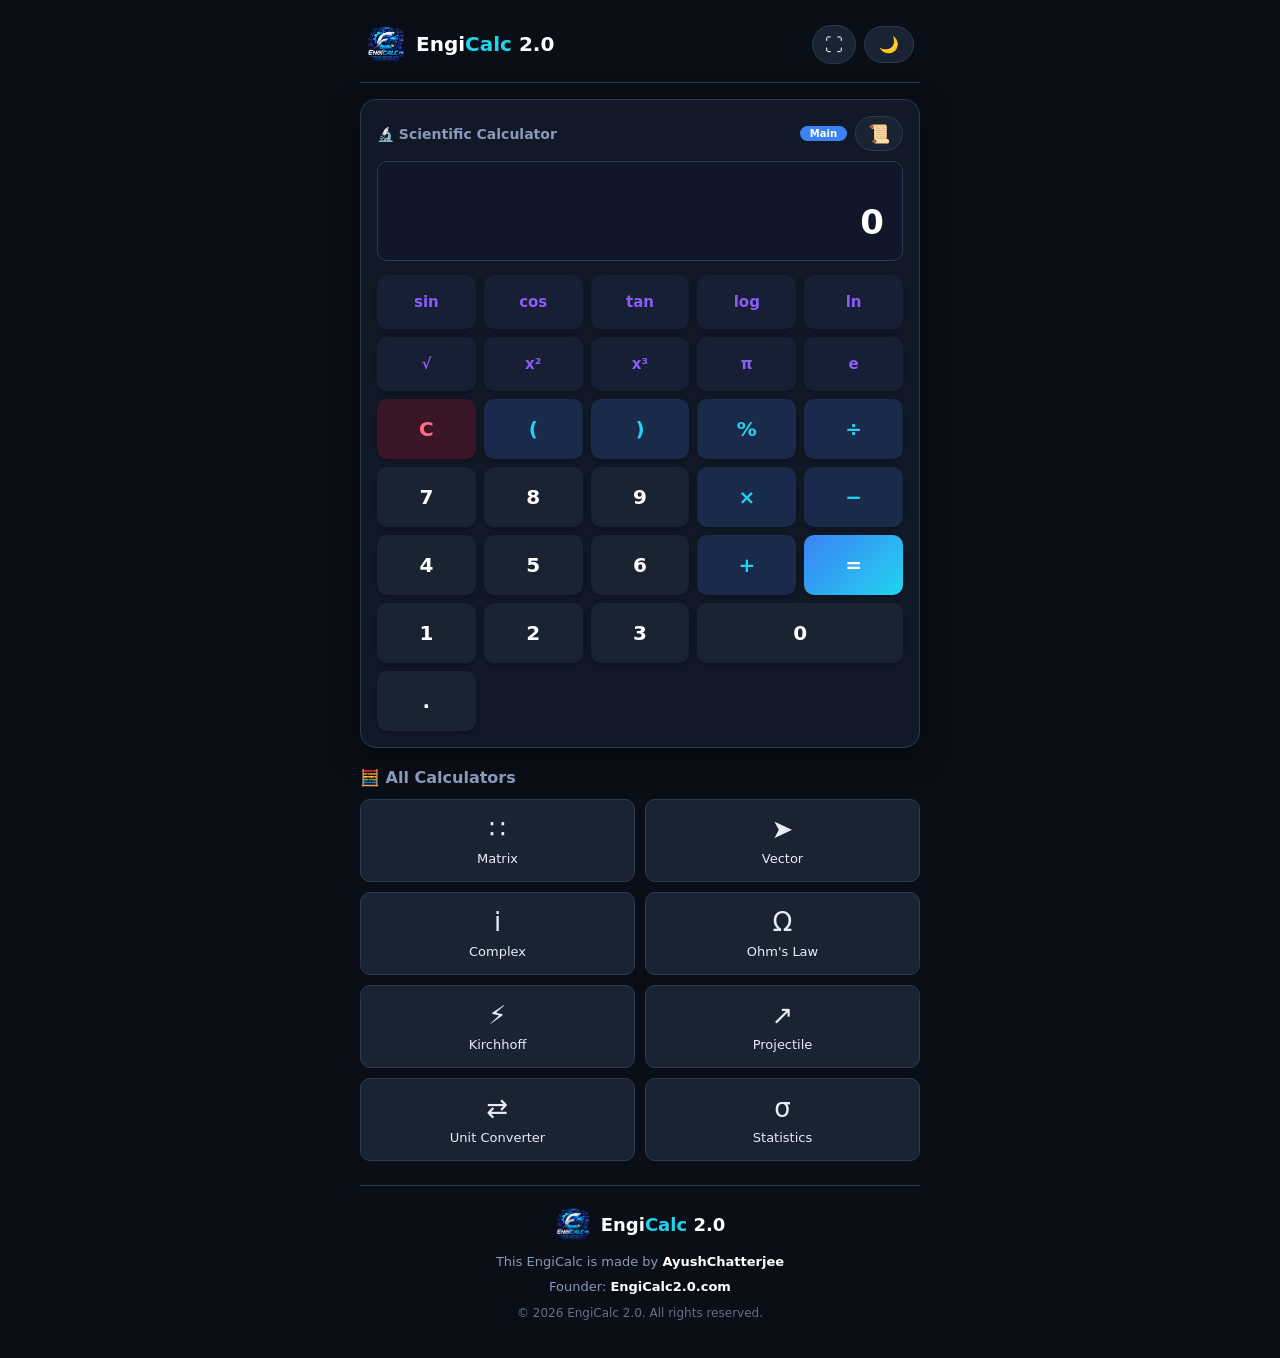
==== commit b70f6acb: "Update index.html" ====
--- a/index.html
+++ b/index.html
@@ -4,6 +4,15 @@
     <meta charset="UTF-8">
     <meta name="viewport" content="width=device-width, initial-scale=1.0, maximum-scale=1.0, user-scalable=no">
     <title>EngiCalc 2.0</title>
+    
+    <!-- ===== PWA META TAGS ===== -->
+    <link rel="manifest" href="manifest.json">
+    <meta name="theme-color" content="#0a0e17">
+    <meta name="apple-mobile-web-app-capable" content="yes">
+    <meta name="apple-mobile-web-app-status-bar-style" content="black-translucent">
+    <meta name="apple-mobile-web-app-title" content="EngiCalc">
+    <link rel="apple-touch-icon" href="icon-192.png">
+    
     <link rel="stylesheet" href="style.css">
 </head>
 <body>
@@ -116,7 +125,7 @@
             </div>
         </div>
 
-        <!-- ===== FOOTER WITH LOGO ===== -->
+        <!-- ===== FOOTER ===== -->
         <footer class="footer">
             <div class="footer-content">
                 <div class="footer-logo-area">
@@ -324,6 +333,21 @@
 
         updateDisplay();
         updateHistoryUI();
+
+        // =============================================
+        // ===== SERVICE WORKER REGISTER (PWA) =====
+        // =============================================
+        if ('serviceWorker' in navigator) {
+            window.addEventListener('load', function() {
+                navigator.serviceWorker.register('/EngiCalc-2.0/sw.js')
+                    .then(function(registration) {
+                        console.log('✅ Service Worker registered successfully!');
+                    })
+                    .catch(function(error) {
+                        console.log('❌ Service Worker registration failed:', error);
+                    });
+            });
+        }
     </script>
 </body>
 </html>
--- a/style.css
+++ b/style.css
@@ -10,11 +10,11 @@
     --accent-blue: #3b82f6;
     --accent-cyan: #22d3ee;
     --accent-purple: #8b5cf6;
-    --accent-pink: #ec4899;
     --border-color: #2a3a55;
     --shadow: 0 8px 32px rgba(0, 0, 0, 0.5);
     --radius: 16px;
     --radius-sm: 10px;
+    --sidebar-width: 320px;
 }
 
 [data-theme="light"] {
@@ -46,13 +46,14 @@
     display: flex;
     justify-content: center;
     align-items: flex-start;
+    overflow-x: hidden;
 }
 
 .app-container {
     max-width: 480px;
     width: 100%;
     margin: 0 auto;
-    padding-bottom: 30px;
+    padding-bottom: 10px;
 }
 
 /* ===== HEADER ===== */
@@ -75,6 +76,7 @@
     width: 40px;
     height: 40px;
     border-radius: 10px;
+    object-fit: contain;
 }
 
 .logo-text {
@@ -86,7 +88,8 @@
     color: var(--accent-cyan);
 }
 
-.theme-toggle, .fullscreen-btn {
+.theme-toggle,
+.fullscreen-btn {
     background: var(--bg-card);
     border: 1px solid var(--border-color);
     border-radius: 30px;
@@ -111,7 +114,6 @@
     margin-bottom: 20px;
 }
 
-/* Fullscreen styles */
 .calc-card:fullscreen {
     max-width: 100%;
     width: 100%;
@@ -134,16 +136,6 @@
     width: 100%;
 }
 .calc-card:fullscreen .calc-title {
-    max-width: 500px;
-    margin: 0 auto 10px auto;
-    width: 100%;
-}
-.calc-card:fullscreen .history-controls {
-    max-width: 500px;
-    margin: 0 auto 10px auto;
-    width: 100%;
-}
-.calc-card:fullscreen .history-panel {
     max-width: 500px;
     margin: 0 auto 10px auto;
     width: 100%;
@@ -164,6 +156,26 @@
     font-size: 10px;
     padding: 2px 10px;
     border-radius: 20px;
+}
+
+/* ===== HISTORY BUTTON ===== */
+.btn-history-icon {
+    background: var(--bg-card);
+    border: 1px solid var(--border-color);
+    border-radius: 30px;
+    padding: 4px 12px;
+    color: var(--text-secondary);
+    font-size: 18px;
+    cursor: pointer;
+    transition: all 0.2s;
+    line-height: 1.4;
+}
+.btn-history-icon:hover {
+    background: var(--accent-blue);
+    color: #fff;
+}
+.btn-history-icon:active {
+    transform: scale(0.92);
 }
 
 /* ===== DISPLAY ===== */
@@ -212,7 +224,7 @@
     font-weight: 600;
     cursor: pointer;
     transition: all 0.12s ease;
-    box-shadow: 0 2px 6px rgba(0,0,0,0.25);
+    box-shadow: 0 2px 6px rgba(0, 0, 0, 0.25);
     text-align: center;
     user-select: none;
     -webkit-tap-highlight-color: transparent;
@@ -260,52 +272,6 @@
 }
 .btn-clear:hover {
     background: #4a1a30;
-}
-
-.btn-history {
-    background: var(--bg-card);
-    color: var(--text-secondary);
-    font-size: 14px;
-    padding: 10px 0;
-    flex: 1;
-}
-
-/* ===== HISTORY PANEL ===== */
-.history-panel {
-    background: var(--bg-secondary);
-    border: 1px solid var(--border-color);
-    border-radius: var(--radius);
-    padding: 0 16px;
-    margin-bottom: 16px;
-    max-height: 0;
-    overflow: hidden;
-    transition: max-height 0.4s ease, padding 0.3s ease;
-    opacity: 0;
-}
-.history-panel.open {
-    max-height: 300px;
-    padding: 12px 16px;
-    opacity: 1;
-    overflow-y: auto;
-}
-.h-entry {
-    padding: 6px 0;
-    border-bottom: 1px solid var(--border-color);
-    font-size: 14px;
-    display: flex;
-    justify-content: space-between;
-}
-.h-entry .h-expr {
-    color: var(--text-secondary);
-}
-.h-entry .h-result {
-    font-weight: 600;
-    color: var(--accent-cyan);
-}
-.empty-history {
-    color: var(--text-secondary);
-    text-align: center;
-    padding: 10px;
 }
 
 /* ===== TOOLS SECTION ===== */
@@ -348,17 +314,200 @@
     font-weight: 500;
 }
 
-/* ===== FOOTER ===== */
+/* ================================================================ */
+/* ===== FOOTER WITH LOGO ===== */
+/* ================================================================ */
+
 .footer {
+    margin-top: 24px;
+    padding: 20px 16px 16px 16px;
+    border-top: 1px solid var(--border-color);
     text-align: center;
-    padding: 20px 0 10px 0;
+}
+
+.footer-content {
+    display: flex;
+    flex-direction: column;
+    align-items: center;
+    gap: 6px;
+}
+
+.footer-logo-area {
+    display: flex;
+    align-items: center;
+    gap: 10px;
+    margin-bottom: 4px;
+}
+
+.footer-logo-img {
+    width: 36px;
+    height: 36px;
+    border-radius: 8px;
+    object-fit: contain;
+}
+
+.footer-logo-text {
+    font-size: 18px;
+    font-weight: 700;
+    color: var(--text-white);
+}
+.footer-logo-text span {
+    color: var(--accent-cyan);
+}
+
+.footer-text {
+    font-size: 13px;
+    color: var(--text-secondary);
+    margin: 2px 0;
+}
+.footer-text strong {
+    color: var(--text-white);
+    font-weight: 600;
+}
+
+.footer-copy {
     font-size: 12px;
     color: var(--text-secondary);
+    margin-top: 4px;
+    opacity: 0.7;
+}
+
+/* ================================================================ */
+/* ===== HISTORY SIDEBAR ===== */
+/* ================================================================ */
+
+.history-overlay {
+    position: fixed;
+    top: 0;
+    left: 0;
+    width: 100%;
+    height: 100%;
+    background: rgba(0, 0, 0, 0.6);
+    backdrop-filter: blur(4px);
+    -webkit-backdrop-filter: blur(4px);
+    z-index: 999;
+    opacity: 0;
+    visibility: hidden;
+    transition: all 0.35s ease;
+}
+.history-overlay.active {
+    opacity: 1;
+    visibility: visible;
+}
+
+.history-sidebar {
+    position: fixed;
+    top: 0;
+    right: -100%;
+    width: var(--sidebar-width);
+    max-width: 85vw;
+    height: 100%;
+    background: var(--bg-secondary);
+    box-shadow: -8px 0 40px rgba(0, 0, 0, 0.5);
+    z-index: 1000;
+    transition: right 0.35s cubic-bezier(0.22, 1, 0.36, 1);
+    display: flex;
+    flex-direction: column;
+    border-left: 1px solid var(--border-color);
+}
+.history-sidebar.open {
+    right: 0;
+}
+
+.history-header {
+    display: flex;
+    justify-content: space-between;
+    align-items: center;
+    padding: 20px 20px 14px 20px;
+    border-bottom: 1px solid var(--border-color);
+    flex-shrink: 0;
+}
+.history-header span {
+    font-size: 18px;
+    font-weight: 700;
+    color: var(--text-white);
+}
+.history-close {
+    background: var(--bg-card);
+    border: 1px solid var(--border-color);
+    border-radius: 50%;
+    width: 36px;
+    height: 36px;
+    font-size: 18px;
+    color: var(--text-secondary);
+    cursor: pointer;
+    display: flex;
+    align-items: center;
+    justify-content: center;
+    transition: all 0.2s;
+}
+.history-close:hover {
+    background: #4a1a2a;
+    color: #ff6b8a;
+}
+.history-close:active {
+    transform: scale(0.9);
+}
+
+.history-body {
+    flex: 1;
+    overflow-y: auto;
+    padding: 12px 20px;
+}
+
+.h-entry {
+    padding: 10px 12px;
+    margin-bottom: 6px;
+    border-radius: var(--radius-sm);
+    background: var(--bg-card);
+    border: 1px solid var(--border-color);
+    font-size: 14px;
+    display: flex;
+    justify-content: space-between;
+    align-items: center;
+    word-break: break-all;
+}
+.h-entry .h-expr {
+    color: var(--text-secondary);
+    font-size: 13px;
+    max-width: 55%;
+}
+.h-entry .h-result {
+    font-weight: 700;
+    color: var(--accent-cyan);
+    font-size: 15px;
+}
+
+.empty-history {
+    color: var(--text-secondary);
+    text-align: center;
+    padding: 30px 0;
+    font-size: 14px;
+}
+
+.history-footer {
+    padding: 14px 20px 24px 20px;
     border-top: 1px solid var(--border-color);
-    margin-top: 20px;
-}
-.footer strong {
-    color: var(--text-white);
+    flex-shrink: 0;
+}
+
+.btn-clear-history {
+    background: #3a1525;
+    color: #ff6b8a;
+    border: none;
+    border-radius: var(--radius-sm);
+    padding: 12px 0;
+    font-size: 14px;
+    font-weight: 600;
+    cursor: pointer;
+    width: 100%;
+    transition: all 0.2s;
+}
+.btn-clear-history:hover {
+    background: #4a1a30;
+}
+.btn-clear-history:active {
+    transform: scale(0.96);
 }
 
 /* ===== SCROLLBAR ===== */
@@ -370,6 +519,17 @@
 }
 ::-webkit-scrollbar-thumb {
     background: var(--accent-blue);
+    border-radius: 10px;
+}
+
+.history-body::-webkit-scrollbar {
+    width: 3px;
+}
+.history-body::-webkit-scrollbar-track {
+    background: transparent;
+}
+.history-body::-webkit-scrollbar-thumb {
+    background: var(--accent-cyan);
     border-radius: 10px;
 }
 
@@ -388,6 +548,15 @@
     .logo-text {
         font-size: 16px;
     }
+    .history-sidebar {
+        max-width: 92vw;
+    }
+    .footer-logo-text {
+        font-size: 16px;
+    }
+    .footer-text {
+        font-size: 12px;
+    }
 }
 
 @media (min-width: 500px) {
@@ -402,3 +571,18 @@
         font-size: 15px;
     }
 }
+
+/* ===== ANIMATIONS ===== */
+@keyframes slideInRight {
+    from {
+        transform: translateX(100%);
+        opacity: 0;
+    }
+    to {
+        transform: translateX(0);
+        opacity: 1;
+    }
+}
+.history-sidebar.open {
+    animation: slideInRight 0.35s cubic-bezier(0.22, 1, 0.36, 1) forwards;
+}
